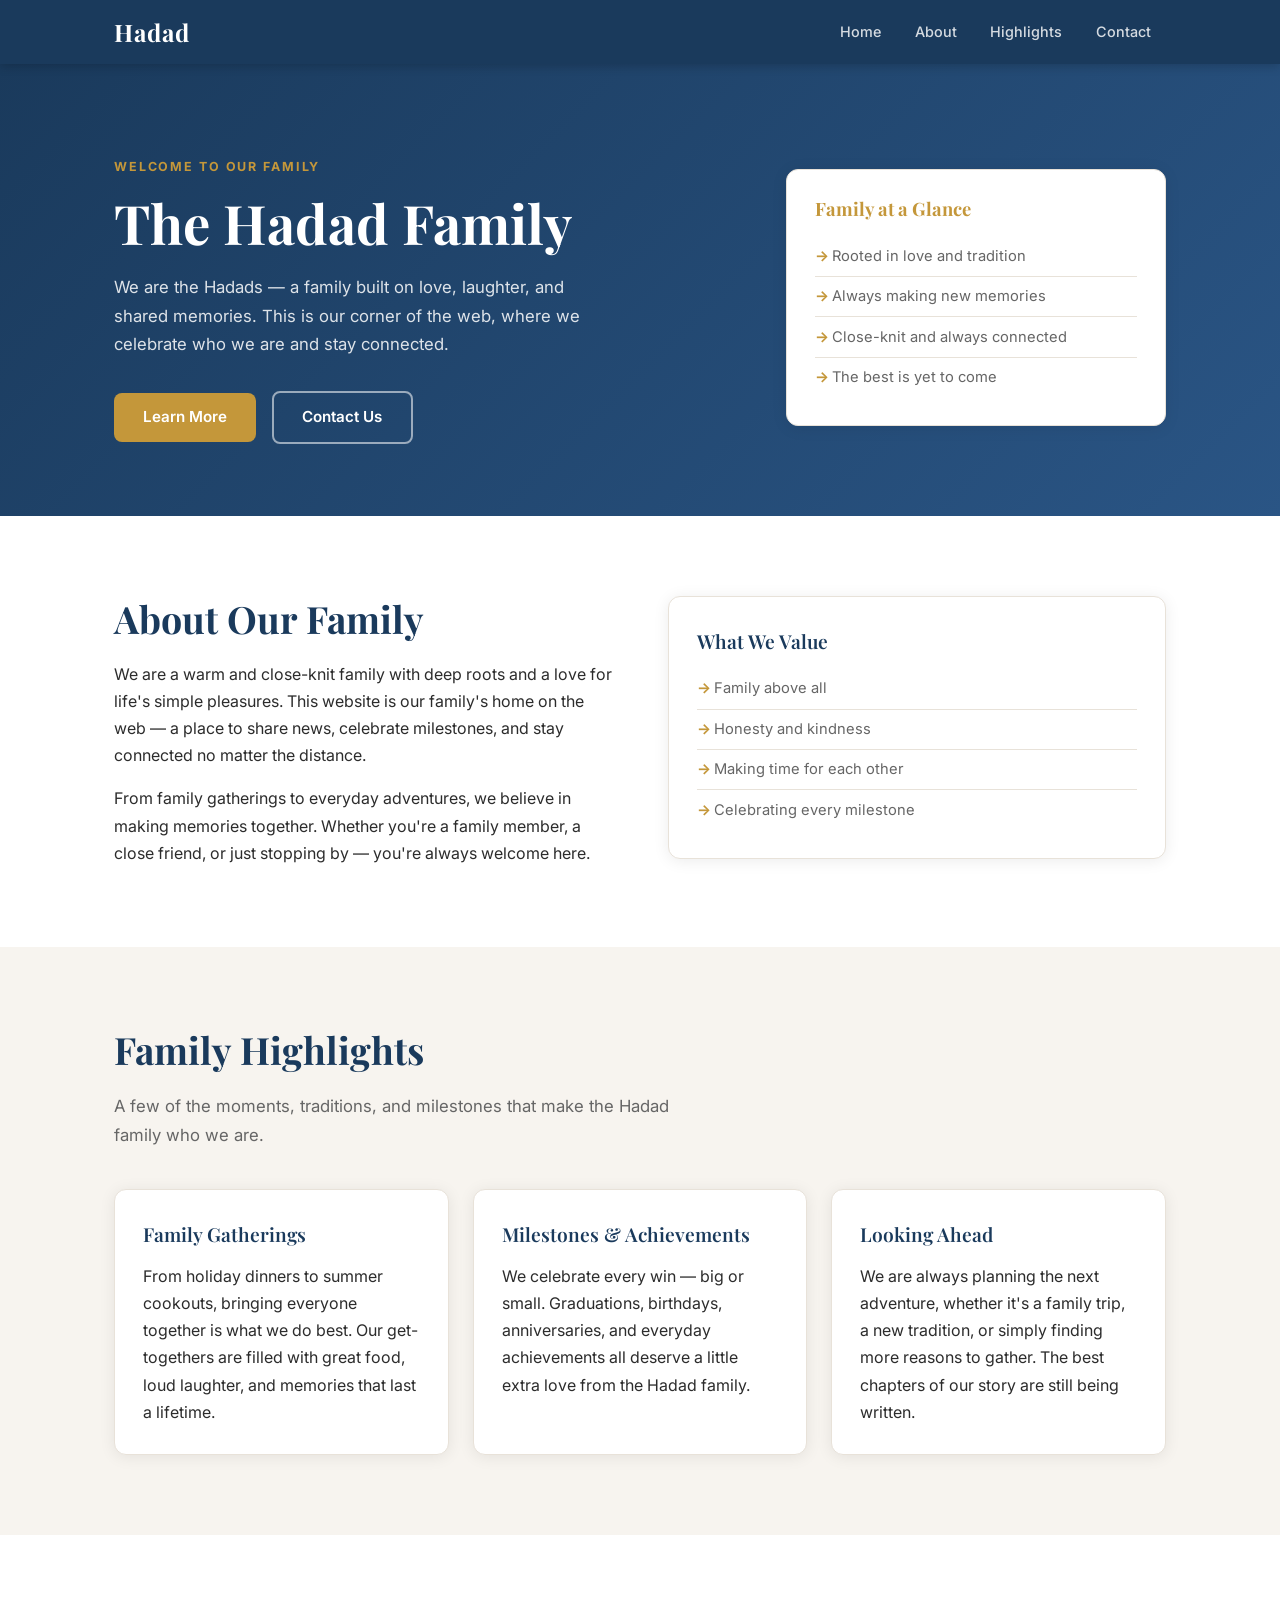
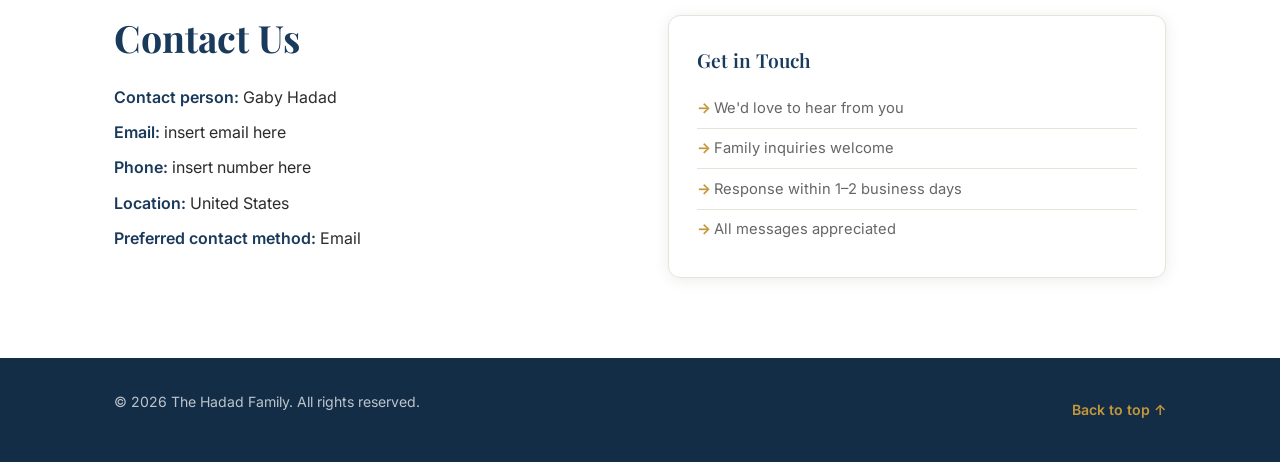
==== index.html @ 945d1d6e "Add complete HTML, CSS, and JavaScript for the Hadad family website" ====
<!doctype html>
<html lang="en">
  <head>
    <meta charset="UTF-8" />
    <meta name="viewport" content="width=device-width, initial-scale=1.0" />
    <title>The Hadad Family | Home</title>
    <meta
      name="description"
      content="Welcome to the official Hadad family website — a warm corner of the web where we share our story, celebrate milestones, and stay connected."
    />

    <meta property="og:title" content="The Hadad Family" />
    <meta
      property="og:description"
      content="The official Hadad family website — celebrating family, milestones, and memories."
    />
    <meta property="og:type" content="website" />

    <link rel="preconnect" href="https://fonts.googleapis.com" />
    <link rel="preconnect" href="https://fonts.gstatic.com" crossorigin />
    <link
      href="https://fonts.googleapis.com/css2?family=Playfair+Display:wght@600;700&family=Inter:wght@400;500;600;700&display=swap"
      rel="stylesheet"
    />

    <link rel="stylesheet" href="styles.css" />
  </head>
  <body>
    <a class="skip-link" href="#main-content">Skip to main content</a>

    <header class="site-header" id="top">
      <div class="container nav-wrap">
        <a class="brand" href="#top" aria-label="Go to homepage">
          Hadad
        </a>

        <button
          class="menu-toggle"
          type="button"
          aria-expanded="false"
          aria-controls="site-nav"
          aria-label="Toggle navigation"
        >
          Menu
        </button>

        <nav id="site-nav" class="site-nav" aria-label="Primary navigation">
          <ul>
            <li><a href="#home">Home</a></li>
            <li><a href="#about">About</a></li>
            <li><a href="#highlights">Highlights</a></li>
            <li><a href="#contact">Contact</a></li>
          </ul>
        </nav>
      </div>
    </header>

    <main id="main-content">
      <section id="home" class="hero reveal">
        <div class="container hero-grid">
          <div>
            <p class="eyebrow">Welcome to Our Family</p>
            <h1>The Hadad Family</h1>
            <p class="hero-text">
              We are the Hadads — a family built on love, laughter, and shared
              memories. This is our corner of the web, where we celebrate who
              we are and stay connected.
            </p>
            <div class="hero-actions">
              <a class="btn" href="#about">Learn More</a>
              <a class="btn btn-secondary" href="#contact">Contact Us</a>
            </div>
          </div>

          <div class="card hero-card" aria-label="Family at a glance">
            <h2>Family at a Glance</h2>
            <ul>
              <li>Rooted in love and tradition</li>
              <li>Always making new memories</li>
              <li>Close-knit and always connected</li>
              <li>The best is yet to come</li>
            </ul>
          </div>
        </div>
      </section>

      <section id="about" class="section reveal">
        <div class="container section-grid">
          <div>
            <h2>About Our Family</h2>
            <p>
              We are a warm and close-knit family with deep roots and a love
              for life's simple pleasures. This website is our family's home
              on the web — a place to share news, celebrate milestones, and
              stay connected no matter the distance.
            </p>
            <p>
              From family gatherings to everyday adventures, we believe in
              making memories together. Whether you're a family member, a
              close friend, or just stopping by — you're always welcome here.
            </p>
          </div>

          <aside class="card" aria-label="Our values">
            <h3>What We Value</h3>
            <ul>
              <li>Family above all</li>
              <li>Honesty and kindness</li>
              <li>Making time for each other</li>
              <li>Celebrating every milestone</li>
            </ul>
          </aside>
        </div>
      </section>

      <section id="highlights" class="section section-alt reveal">
        <div class="container">
          <h2>Family Highlights</h2>
          <p class="section-intro">
            A few of the moments, traditions, and milestones that make the
            Hadad family who we are.
          </p>

          <div class="cards-grid">
            <article class="card">
              <h3>Family Gatherings</h3>
              <p>
                From holiday dinners to summer cookouts, bringing everyone
                together is what we do best. Our get-togethers are filled
                with great food, loud laughter, and memories that last
                a lifetime.
              </p>
            </article>

            <article class="card">
              <h3>Milestones &amp; Achievements</h3>
              <p>
                We celebrate every win — big or small. Graduations,
                birthdays, anniversaries, and everyday achievements all
                deserve a little extra love from the Hadad family.
              </p>
            </article>

            <article class="card">
              <h3>Looking Ahead</h3>
              <p>
                We are always planning the next adventure, whether it's
                a family trip, a new tradition, or simply finding more
                reasons to gather. The best chapters of our story are
                still being written.
              </p>
            </article>
          </div>
        </div>
      </section>

      <section id="contact" class="section reveal">
        <div class="container section-grid">
          <div>
            <h2>Contact Us</h2>
            <p><strong>Contact person:</strong> Gaby Hadad</p>
            <p><strong>Email:</strong> insert email here</p>
            <p><strong>Phone:</strong> insert number here</p>
            <p><strong>Location:</strong> United States</p>
            <p>
              <strong>Preferred contact method:</strong>
              Email
            </p>
          </div>

          <aside class="card" aria-label="Get in touch">
            <h3>Get in Touch</h3>
            <ul>
              <li>We'd love to hear from you</li>
              <li>Family inquiries welcome</li>
              <li>Response within 1–2 business days</li>
              <li>All messages appreciated</li>
            </ul>
          </aside>
        </div>
      </section>
    </main>

    <footer class="site-footer">
      <div class="container footer-wrap">
        <p>
          &copy; <span id="year"></span> The Hadad Family. All rights
          reserved.
        </p>
        <a href="#top" class="back-to-top" aria-label="Back to top">Back to top ↑</a>
      </div>
    </footer>

    <script src="script.js"></script>
  </body>
</html>
---- styles.css ----
/* ================================================
   Hadad Family Website — Styles
   ================================================ */

/* ─── Custom Properties ──────────────────────── */
:root {
  /* Colors */
  --color-primary:    #1a3a5c;
  --color-primary-dk: #132d47;
  --color-accent:     #c4973a;
  --color-accent-lt:  #d4a845;
  --color-text:       #2c2c2c;
  --color-muted:      #666;
  --color-bg:         #ffffff;
  --color-bg-alt:     #f7f4ef;
  --color-border:     #e8e2d9;

  /* Typography */
  --font-heading: 'Playfair Display', Georgia, serif;
  --font-body:    'Inter', system-ui, -apple-system, sans-serif;

  /* Misc */
  --radius:      8px;
  --shadow:      0 2px 16px rgba(0, 0, 0, .08);
  --shadow-lg:   0 6px 28px rgba(0, 0, 0, .14);
  --transition:  .25s ease;
  --container:   1100px;
  --section-gap: 5rem;
}

/* ─── Reset ──────────────────────────────────── */
*, *::before, *::after { box-sizing: border-box; margin: 0; padding: 0; }
html { scroll-behavior: smooth; }
body {
  font-family: var(--font-body);
  color: var(--color-text);
  background: var(--color-bg);
  line-height: 1.7;
  font-size: 1rem;
}
img { display: block; max-width: 100%; }
a   { color: inherit; text-decoration: none; }
ul  { list-style: none; }

/* ─── Focus ──────────────────────────────────── */
:focus-visible {
  outline: 3px solid var(--color-accent);
  outline-offset: 3px;
  border-radius: 4px;
}

/* ─── Skip Link ──────────────────────────────── */
.skip-link {
  position: absolute;
  top: -110%;
  left: 1rem;
  padding: .5rem 1.2rem;
  background: var(--color-primary);
  color: #fff;
  font-weight: 600;
  font-size: .9rem;
  border-radius: var(--radius);
  z-index: 9999;
  transition: top var(--transition);
}
.skip-link:focus { top: 1rem; }

/* ─── Container ──────────────────────────────── */
.container {
  width: 100%;
  max-width: var(--container);
  margin-inline: auto;
  padding-inline: 1.5rem;
}

/* ================================================
   Header / Navigation
   ================================================ */
.site-header {
  position: sticky;
  top: 0;
  z-index: 200;
  background: var(--color-primary);
  box-shadow: 0 2px 10px rgba(0, 0, 0, .2);
}

.nav-wrap {
  display: flex;
  align-items: center;
  justify-content: space-between;
  height: 4rem;
  gap: 1rem;
}

.brand {
  font-family: var(--font-heading);
  font-size: 1.5rem;
  font-weight: 700;
  color: #fff;
  letter-spacing: .04em;
  flex-shrink: 0;
  transition: color var(--transition);
}
.brand:hover { color: var(--color-accent); }

/* Mobile toggle */
.menu-toggle {
  display: none;
  background: transparent;
  border: 2px solid rgba(255, 255, 255, .5);
  color: #fff;
  padding: .35rem .85rem;
  border-radius: var(--radius);
  cursor: pointer;
  font-family: var(--font-body);
  font-size: .82rem;
  font-weight: 700;
  letter-spacing: .07em;
  text-transform: uppercase;
  transition: border-color var(--transition), background var(--transition);
}
.menu-toggle:hover,
.menu-toggle[aria-expanded="true"] {
  border-color: var(--color-accent);
  background: rgba(196, 151, 58, .18);
}

/* Desktop nav */
.site-nav ul {
  display: flex;
  align-items: center;
  gap: .2rem;
}
.site-nav a {
  display: block;
  padding: .4rem .95rem;
  border-radius: var(--radius);
  color: rgba(255, 255, 255, .82);
  font-size: .9rem;
  font-weight: 500;
  transition: color var(--transition), background var(--transition);
}
.site-nav a:hover,
.site-nav a:focus-visible {
  color: #fff;
  background: rgba(255, 255, 255, .1);
}

/* ================================================
   Hero
   ================================================ */
.hero {
  padding-block: 5.5rem 4.5rem;
  background: linear-gradient(135deg, var(--color-primary) 0%, #2a5585 100%);
  color: #fff;
}

.hero-grid {
  display: grid;
  grid-template-columns: 1fr minmax(260px, 380px);
  gap: 3rem;
  align-items: center;
}

.eyebrow {
  display: inline-block;
  font-size: .78rem;
  font-weight: 700;
  text-transform: uppercase;
  letter-spacing: .15em;
  color: var(--color-accent);
  margin-bottom: 1rem;
}

.hero h1 {
  font-family: var(--font-heading);
  font-size: clamp(2.2rem, 5vw, 3.4rem);
  font-weight: 700;
  line-height: 1.1;
  margin-bottom: 1.25rem;
}

.hero-text {
  font-size: 1.05rem;
  color: rgba(255, 255, 255, .85);
  max-width: 46ch;
  margin-bottom: 2rem;
}

/* Buttons */
.hero-actions {
  display: flex;
  flex-wrap: wrap;
  gap: 1rem;
  align-items: center;
}

.btn {
  display: inline-block;
  padding: .72rem 1.8rem;
  border-radius: var(--radius);
  font-family: var(--font-body);
  font-size: .95rem;
  font-weight: 600;
  cursor: pointer;
  background: var(--color-accent);
  color: #fff;
  transition: background var(--transition), transform var(--transition),
              box-shadow var(--transition);
}
.btn:hover {
  background: var(--color-accent-lt);
  transform: translateY(-2px);
  box-shadow: 0 5px 14px rgba(196, 151, 58, .45);
}

.btn-secondary {
  background: transparent;
  border: 2px solid rgba(255, 255, 255, .55);
}
.btn-secondary:hover {
  background: rgba(255, 255, 255, .1);
  border-color: rgba(255, 255, 255, .9);
  box-shadow: none;
}

/* Hero card (glass effect) */
.hero-card {
  background: rgba(255, 255, 255, .1);
  border: 1px solid rgba(255, 255, 255, .22);
  backdrop-filter: blur(10px);
  color: #fff;
}
.hero-card:hover { transform: none; }
.hero-card h2 {
  font-family: var(--font-heading);
  font-size: 1.15rem;
  color: var(--color-accent);
  margin-bottom: 1rem;
}
.hero-card li {
  color: rgba(255, 255, 255, .82);
  border-color: rgba(255, 255, 255, .15);
}
.hero-card li::before { color: var(--color-accent); }

/* ================================================
   Sections
   ================================================ */
.section { padding-block: var(--section-gap); }
.section-alt { background: var(--color-bg-alt); }

.section-grid {
  display: grid;
  grid-template-columns: 1fr 1fr;
  gap: 3.5rem;
  align-items: start;
}

/* Headings */
h2 {
  font-family: var(--font-heading);
  font-size: clamp(1.7rem, 3.5vw, 2.35rem);
  font-weight: 700;
  color: var(--color-primary);
  line-height: 1.2;
  margin-bottom: 1.25rem;
}
h3 {
  font-family: var(--font-heading);
  font-size: 1.2rem;
  font-weight: 600;
  color: var(--color-primary);
  margin-bottom: .75rem;
}

p { margin-bottom: 1rem; }
p:last-child { margin-bottom: 0; }
strong { color: var(--color-primary); font-weight: 600; }

.section-intro {
  color: var(--color-muted);
  font-size: 1.05rem;
  max-width: 55ch;
  margin-bottom: 2.5rem;
}

/* ================================================
   Cards
   ================================================ */
.card {
  background: var(--color-bg);
  border: 1px solid var(--color-border);
  border-radius: calc(var(--radius) + 4px);
  padding: 1.75rem;
  box-shadow: var(--shadow);
  transition: transform var(--transition), box-shadow var(--transition);
}
.card:hover {
  transform: translateY(-4px);
  box-shadow: var(--shadow-lg);
}

.card li {
  padding: .45rem 0;
  border-bottom: 1px solid var(--color-border);
  font-size: .92rem;
  color: var(--color-muted);
}
.card li:last-child { border-bottom: none; }
.card li::before {
  content: "→ ";
  color: var(--color-accent);
  font-weight: 700;
}

.cards-grid {
  display: grid;
  grid-template-columns: repeat(auto-fit, minmax(260px, 1fr));
  gap: 1.5rem;
}

/* ================================================
   Contact
   ================================================ */
#contact p { line-height: 2.2; margin-bottom: 0; }

/* ================================================
   Footer
   ================================================ */
.site-footer {
  background: var(--color-primary-dk);
  color: rgba(255, 255, 255, .72);
  padding-block: 2rem;
  font-size: .88rem;
}

.footer-wrap {
  display: flex;
  align-items: center;
  justify-content: space-between;
  flex-wrap: wrap;
  gap: 1rem;
}

.back-to-top {
  color: var(--color-accent);
  font-weight: 600;
  display: inline-block;
  transition: color var(--transition), transform var(--transition);
}
.back-to-top:hover { color: #fff; transform: translateY(-2px); }

/* ================================================
   Reveal animation
   ================================================ */
.reveal {
  opacity: 0;
  transform: translateY(28px);
  transition: opacity .65s ease, transform .65s ease;
}
.reveal.visible { opacity: 1; transform: none; }

/* ================================================
   Responsive
   ================================================ */
@media (max-width: 800px) {
  :root { --section-gap: 3.5rem; }

  /* Mobile nav */
  .menu-toggle { display: block; }

  .site-nav {
    display: none;
    position: absolute;
    top: 4rem;
    left: 0;
    right: 0;
    background: var(--color-primary-dk);
    border-top: 1px solid rgba(255, 255, 255, .1);
    padding: .75rem 1rem 1.25rem;
    box-shadow: 0 8px 20px rgba(0, 0, 0, .25);
  }
  .site-nav.open { display: block; }

  .site-nav ul { flex-direction: column; gap: .1rem; }
  .site-nav a  { padding: .65rem .9rem; font-size: .95rem; }

  /* Hero */
  .hero { padding-block: 3.5rem 2.5rem; }
  .hero-grid { grid-template-columns: 1fr; }
  .hero-card { display: none; }

  /* Sections */
  .section-grid { grid-template-columns: 1fr; gap: 2rem; }
}

@media (max-width: 480px) {
  .hero-actions { flex-direction: column; align-items: flex-start; }
  .btn          { width: 100%; text-align: center; }
  .footer-wrap  { flex-direction: column; text-align: center; }
}
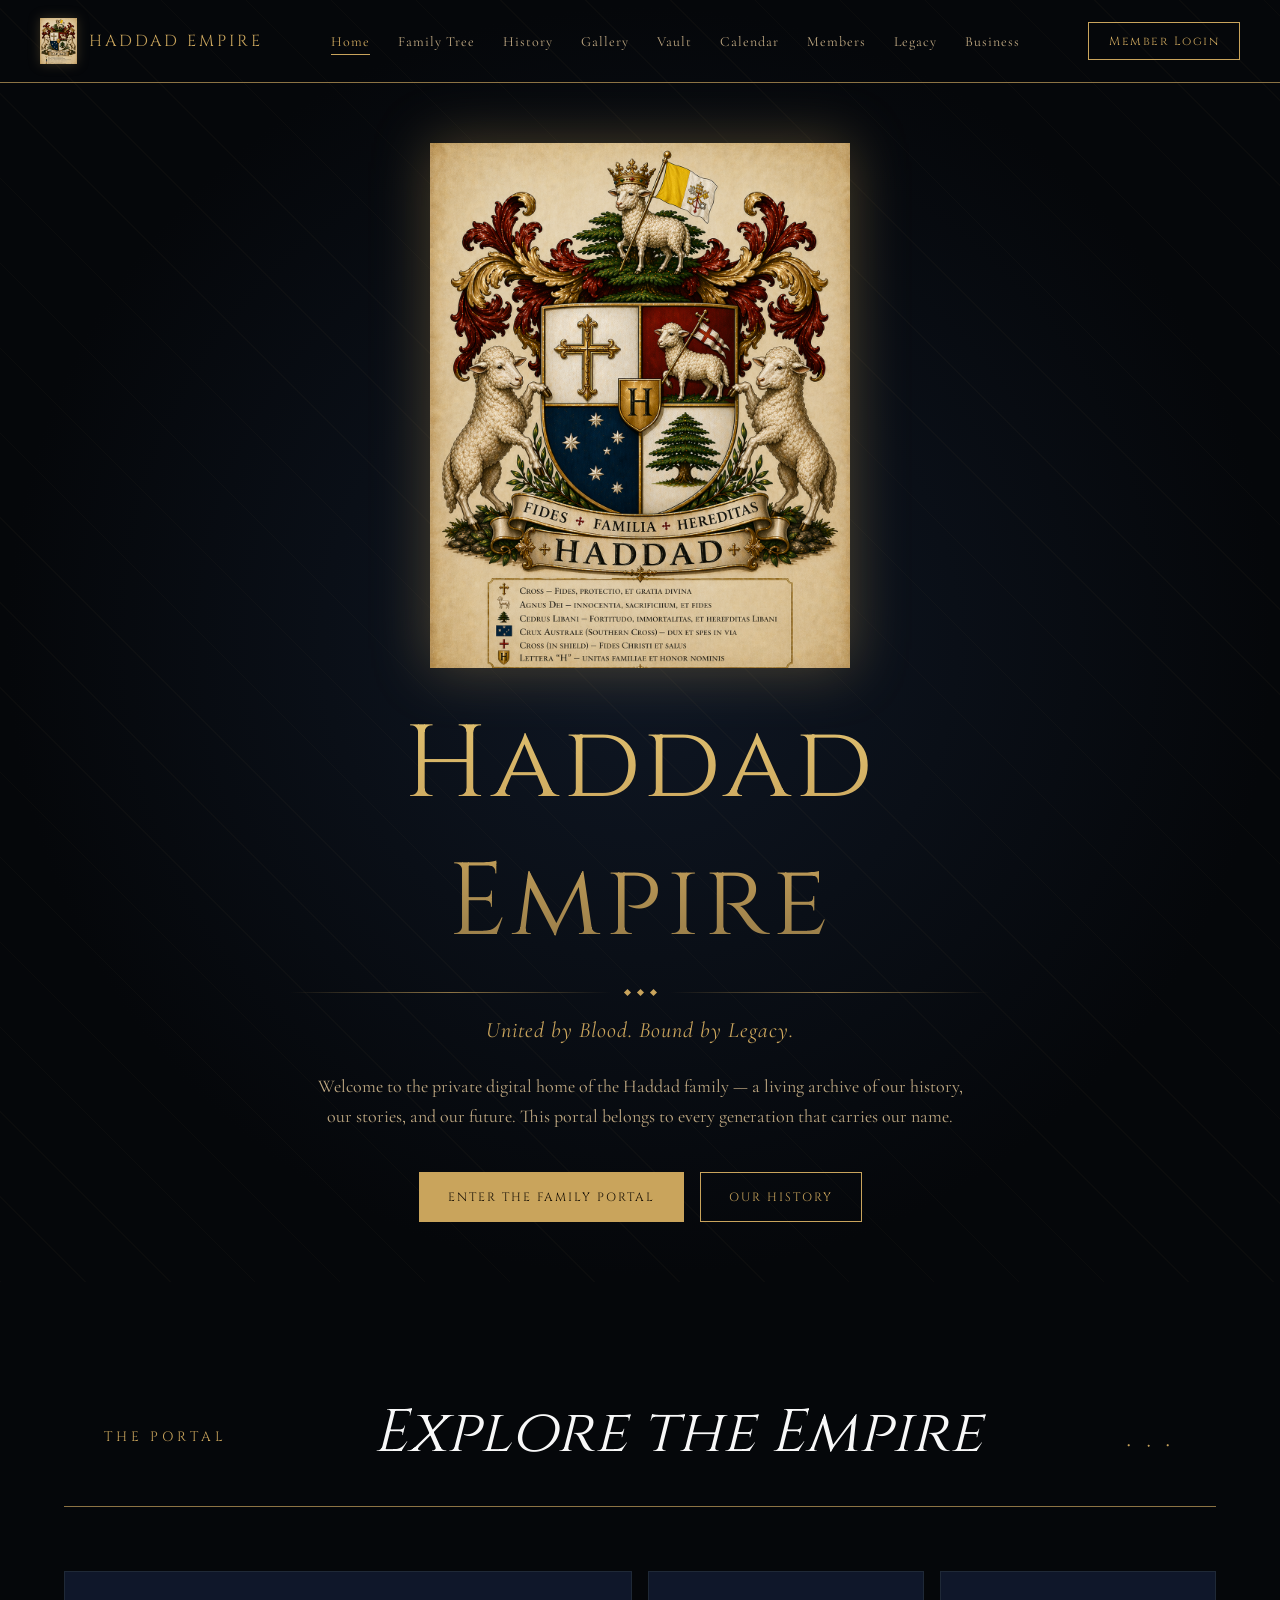
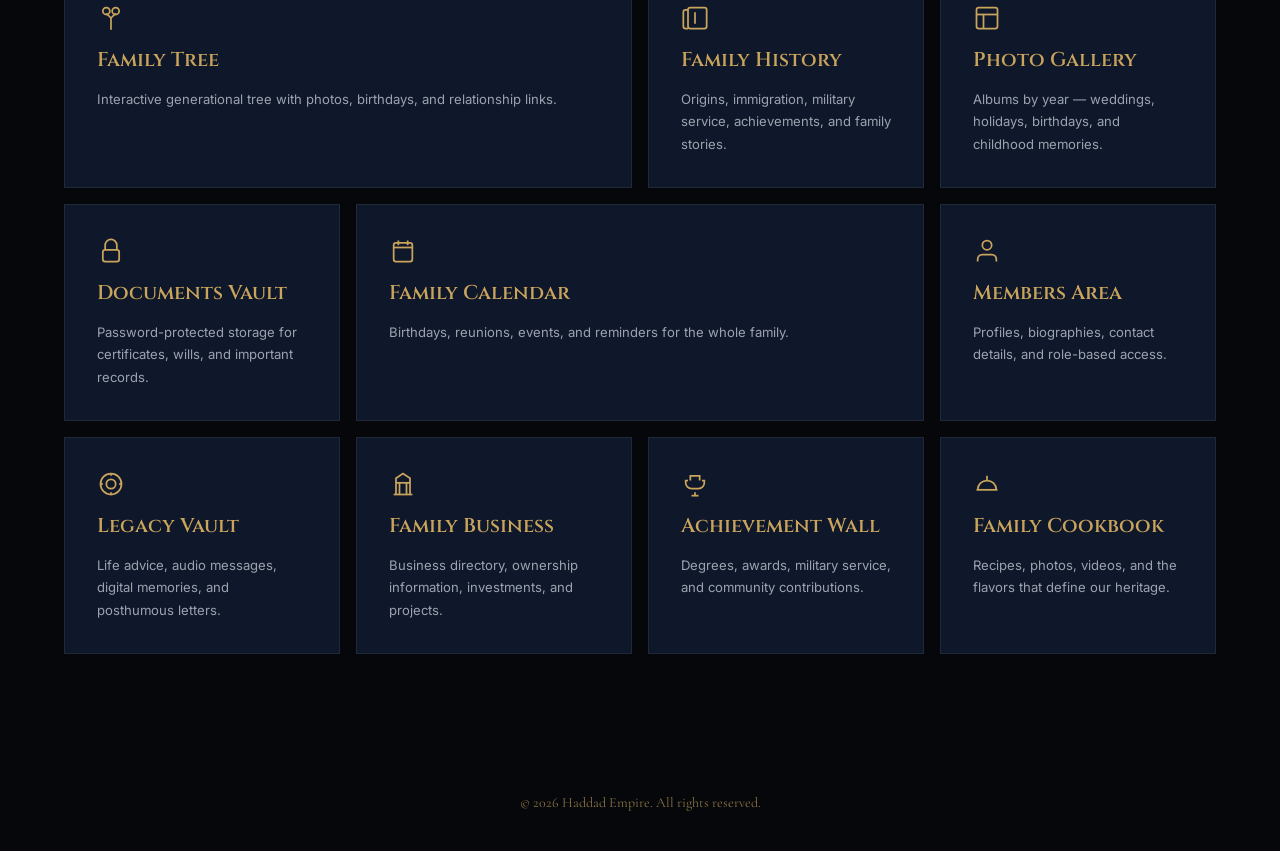
==== commit d0917837: "feat: use Haddad family crest as hero and logo - Replace header emblem and hero crest with assets/Ha" ====
--- a/index.html
+++ b/index.html
@@ -1,196 +1,245 @@
-<!doctype html>
+<!DOCTYPE html>
 <html lang="en">
-  <head>
-    <meta charset="UTF-8" />
-    <meta name="viewport" content="width=device-width, initial-scale=1.0" />
-    <title>The Hadad Family | Home</title>
-    <meta
-      name="description"
-      content="Welcome to the official Hadad family website — a warm corner of the web where we share our story, celebrate milestones, and stay connected."
-    />
-
-    <meta property="og:title" content="The Hadad Family" />
-    <meta
-      property="og:description"
-      content="The official Hadad family website — celebrating family, milestones, and memories."
-    />
-    <meta property="og:type" content="website" />
-
-    <link rel="preconnect" href="https://fonts.googleapis.com" />
-    <link rel="preconnect" href="https://fonts.gstatic.com" crossorigin />
-    <link
-      href="https://fonts.googleapis.com/css2?family=Playfair+Display:wght@600;700&family=Inter:wght@400;500;600;700&display=swap"
-      rel="stylesheet"
-    />
-
-    <link rel="stylesheet" href="styles.css" />
-  </head>
-  <body>
-    <a class="skip-link" href="#main-content">Skip to main content</a>
-
-    <header class="site-header" id="top">
-      <div class="container nav-wrap">
-        <a class="brand" href="#top" aria-label="Go to homepage">
-          Hadad
-        </a>
-
-        <button
-          class="menu-toggle"
-          type="button"
-          aria-expanded="false"
-          aria-controls="site-nav"
-          aria-label="Toggle navigation"
-        >
-          Menu
-        </button>
-
-        <nav id="site-nav" class="site-nav" aria-label="Primary navigation">
-          <ul>
-            <li><a href="#home">Home</a></li>
-            <li><a href="#about">About</a></li>
-            <li><a href="#highlights">Highlights</a></li>
-            <li><a href="#contact">Contact</a></li>
-          </ul>
-        </nav>
+<head>
+  <meta charset="UTF-8" />
+  <meta name="viewport" content="width=device-width, initial-scale=1.0" />
+  <title>Haddad Empire — United by Blood. Bound by Legacy.</title>
+  <link rel="preconnect" href="https://fonts.googleapis.com" />
+  <link rel="preconnect" href="https://fonts.gstatic.com" crossorigin />
+  <link href="https://fonts.googleapis.com/css2?family=Cinzel:wght@400;600;700&family=Cormorant+Garamond:ital,wght@0,300;0,400;0,600;1,400&family=Inter:wght@300;400&display=swap" rel="stylesheet" />
+  <style>
+    :root {
+      --bg-dark: #05070a;
+      --bg-mid: #0f1724;
+      --gold: #c9a45c;
+      --gold-light: #e3c472;
+      --gold-dark: #8c7344;
+      --text-muted: #bfa882;
+      --text-on-gold: #1a1206;
+      --card-bg: #0f172a;
+      --card-border: #1f2937;
+    }
+    * { margin: 0; padding: 0; box-sizing: border-box; }
+    body {
+      font-family: 'Cormorant Garamond', Georgia, serif;
+      background: var(--bg-dark);
+      color: var(--text-muted);
+      min-height: 100vh;
+      overflow-x: hidden;
+    }
+    .hero {
+      position: relative;
+      min-height: 100vh;
+      display: flex;
+      flex-direction: column;
+      background:
+        repeating-linear-gradient(
+          45deg,
+          rgba(201, 164, 92, 0.03) 0px,
+          rgba(201, 164, 92, 0.03) 1px,
+          transparent 1px,
+          transparent 60px
+        ),
+        radial-gradient(ellipse at center, var(--bg-mid) 0%, var(--bg-dark) 70%);
+    }
+    header {
+      width: 100%;
+      padding: 18px 40px;
+      display: flex;
+      align-items: center;
+      justify-content: space-between;
+      border-bottom: 1px solid var(--gold-dark);
+      position: relative;
+      z-index: 10;
+    }
+    .brand { display: flex; align-items: center; gap: 12px; text-decoration: none; }
+    .brand img { height: 46px; width: auto; filter: drop-shadow(0 0 6px rgba(201, 164, 92, 0.25)); }
+    .brand span {
+      font-family: 'Cinzel', serif; font-size: 16px; letter-spacing: 3px;
+      color: var(--gold); text-transform: uppercase;
+    }
+    nav ul { list-style: none; display: flex; gap: 28px; flex-wrap: wrap; }
+    nav a {
+      font-family: 'Cormorant Garamond', serif; font-size: 14px;
+      color: var(--text-muted); text-decoration: none; letter-spacing: 1px;
+      padding-bottom: 4px; border-bottom: 1px solid transparent;
+      transition: color 0.3s ease, border-color 0.3s ease;
+    }
+    nav a:hover, nav a.active { color: var(--gold); border-bottom: 1px solid var(--gold); }
+    .login-btn {
+      font-family: 'Cinzel', serif; font-size: 12px; letter-spacing: 1.5px;
+      color: var(--gold); text-decoration: none; padding: 10px 20px;
+      border: 1px solid var(--gold); transition: background 0.3s ease, color 0.3s ease;
+    }
+    .login-btn:hover { background: var(--gold); color: var(--text-on-gold); }
+    .hero-content {
+      flex: 1; display: flex; flex-direction: column; align-items: center;
+      justify-content: center; text-align: center; padding: 60px 20px;
+      max-width: 900px; margin: 0 auto;
+    }
+    .crest { width: min(420px, 65vw); height: auto; margin-bottom: 28px; filter: drop-shadow(0 0 28px rgba(201, 164, 92, 0.35)); }
+    h1 {
+      font-family: 'Cinzel', serif; font-size: clamp(48px, 8vw, 110px);
+      font-weight: 400; letter-spacing: 4px;
+      background: linear-gradient(180deg, var(--gold-light) 0%, var(--gold) 50%, var(--gold-dark) 100%);
+      -webkit-background-clip: text; -webkit-text-fill-color: transparent; background-clip: text;
+      margin-bottom: 18px;
+    }
+    .divider { display: flex; align-items: center; gap: 14px; margin-bottom: 22px; width: 100%; max-width: 700px; }
+    .divider-line { flex: 1; height: 1px; background: linear-gradient(90deg, transparent, var(--gold-dark), transparent); }
+    .divider-dots { display: flex; gap: 8px; }
+    .divider-dots span { width: 5px; height: 5px; background: var(--gold); transform: rotate(45deg); }
+    .tagline { font-family: 'Cormorant Garamond', serif; font-size: 22px; font-style: italic; color: var(--gold); letter-spacing: 1px; margin-bottom: 28px; }
+    .description { font-size: 18px; line-height: 1.7; max-width: 650px; color: var(--text-muted); margin-bottom: 40px; }
+    .cta-group { display: flex; gap: 16px; flex-wrap: wrap; justify-content: center; }
+    .btn {
+      font-family: 'Cinzel', serif; font-size: 12px; letter-spacing: 2px;
+      text-transform: uppercase; padding: 16px 28px; text-decoration: none; transition: all 0.3s ease;
+    }
+    .btn-primary { background: var(--gold); color: var(--text-on-gold); border: 1px solid var(--gold); }
+    .btn-primary:hover { background: var(--gold-light); border-color: var(--gold-light); }
+    .btn-secondary { background: transparent; color: var(--gold); border: 1px solid var(--gold); }
+    .btn-secondary:hover { background: rgba(201, 164, 92, 0.1); }
+
+    .portal-section { max-width: 1200px; margin: 0 auto; padding: 100px 24px; }
+    .portal-header { text-align: center; margin-bottom: 64px; }
+    .portal-eyebrow {
+      font-family: 'Cinzel', serif; color: var(--gold); font-size: 0.85rem;
+      letter-spacing: 0.3em; text-transform: uppercase; margin-bottom: 14px;
+    }
+    .portal-title { font-family: 'Cinzel', serif; font-size: 3.75rem; font-weight: 400; font-style: italic; color: #f8f8f8; line-height: 1.1; margin-bottom: 22px; }
+    .portal-divider { color: var(--gold); font-size: 0.7rem; letter-spacing: 0.6em; }
+    .feature-grid { display: grid; grid-template-columns: repeat(4, 1fr); gap: 16px; }
+    .feature-card {
+      background-color: var(--card-bg); border: 1px solid var(--card-border);
+      padding: 32px; display: flex; flex-direction: column; gap: 16px;
+      transition: border-color 0.3s ease, transform 0.3s ease;
+    }
+    .feature-card:hover { border-color: rgba(201, 164, 92, 0.35); transform: translateY(-3px); }
+    .feature-card.wide { grid-column: span 2; }
+    .card-icon { width: 28px; height: 28px; color: var(--gold); flex-shrink: 0; }
+    .card-title { font-family: 'Cinzel', serif; font-size: 1.25rem; font-weight: 600; color: var(--gold); line-height: 1.2; }
+    .card-text { font-family: 'Inter', sans-serif; font-size: 0.82rem; color: #9ca3af; line-height: 1.7; }
+
+    @media (max-width: 900px) {
+      header { flex-direction: column; gap: 16px; padding: 16px 20px; }
+      .feature-grid { grid-template-columns: repeat(2, 1fr); }
+      .feature-card.wide { grid-column: span 2; }
+      .portal-title { font-size: 2.75rem; }
+    }
+    @media (max-width: 600px) {
+      .feature-grid { grid-template-columns: 1fr; }
+      .feature-card.wide { grid-column: span 1; }
+      .portal-section { padding: 64px 20px; }
+      .portal-title { font-size: 2.25rem; }
+    }
+  </style>
+</head>
+<body>
+  <section class="hero">
+    <header>
+      <a href="#" class="brand">
+        <img src="assets/Haddad-crest.png" alt="Haddad Empire Emblem" />
+        <span>Haddad Empire</span>
+      </a>
+      <nav>
+        <ul>
+          <li><a href="#" class="active">Home</a></li>
+          <li><a href="#family-tree">Family Tree</a></li>
+          <li><a href="#history">History</a></li>
+          <li><a href="#gallery">Gallery</a></li>
+          <li><a href="#vault">Vault</a></li>
+          <li><a href="#calendar">Calendar</a></li>
+          <li><a href="#members">Members</a></li>
+          <li><a href="#legacy">Legacy</a></li>
+          <li><a href="#business">Business</a></li>
+        </ul>
+      </nav>
+      <a href="#login" class="login-btn">Member Login</a>
+    </header>
+    <main class="hero-content">
+      <img class="crest" src="assets/Haddad-crest.png" alt="Haddad Empire Crest" />
+      <h1>Haddad Empire</h1>
+      <div class="divider">
+        <div class="divider-line"></div>
+        <div class="divider-dots"><span></span><span></span><span></span></div>
+        <div class="divider-line"></div>
       </div>
+      <p class="tagline">United by Blood. Bound by Legacy.</p>
+      <p class="description">
+        Welcome to the private digital home of the Haddad family — a living archive
+        of our history, our stories, and our future. This portal belongs to every
+        generation that carries our name.
+      </p>
+      <div class="cta-group">
+        <a href="#portal" class="btn btn-primary">Enter the Family Portal</a>
+        <a href="#history" class="btn btn-secondary">Our History</a>
+      </div>
+    </main>
+  </section>
+
+  <section class="portal-section" id="portal">
+    <header class="portal-header">
+      <p class="portal-eyebrow">The Portal</p>
+      <h2 class="portal-title">Explore the Empire</h2>
+      <div class="portal-divider" aria-hidden="true">• ◆ •</div>
     </header>
-
-    <main id="main-content">
-      <section id="home" class="hero reveal">
-        <div class="container hero-grid">
-          <div>
-            <p class="eyebrow">Welcome to Our Family</p>
-            <h1>The Hadad Family</h1>
-            <p class="hero-text">
-              We are the Hadads — a family built on love, laughter, and shared
-              memories. This is our corner of the web, where we celebrate who
-              we are and stay connected.
-            </p>
-            <div class="hero-actions">
-              <a class="btn" href="#about">Learn More</a>
-              <a class="btn btn-secondary" href="#contact">Contact Us</a>
-            </div>
-          </div>
-
-          <div class="card hero-card" aria-label="Family at a glance">
-            <h2>Family at a Glance</h2>
-            <ul>
-              <li>Rooted in love and tradition</li>
-              <li>Always making new memories</li>
-              <li>Close-knit and always connected</li>
-              <li>The best is yet to come</li>
-            </ul>
-          </div>
-        </div>
-      </section>
-
-      <section id="about" class="section reveal">
-        <div class="container section-grid">
-          <div>
-            <h2>About Our Family</h2>
-            <p>
-              We are a warm and close-knit family with deep roots and a love
-              for life's simple pleasures. This website is our family's home
-              on the web — a place to share news, celebrate milestones, and
-              stay connected no matter the distance.
-            </p>
-            <p>
-              From family gatherings to everyday adventures, we believe in
-              making memories together. Whether you're a family member, a
-              close friend, or just stopping by — you're always welcome here.
-            </p>
-          </div>
-
-          <aside class="card" aria-label="Our values">
-            <h3>What We Value</h3>
-            <ul>
-              <li>Family above all</li>
-              <li>Honesty and kindness</li>
-              <li>Making time for each other</li>
-              <li>Celebrating every milestone</li>
-            </ul>
-          </aside>
-        </div>
-      </section>
-
-      <section id="highlights" class="section section-alt reveal">
-        <div class="container">
-          <h2>Family Highlights</h2>
-          <p class="section-intro">
-            A few of the moments, traditions, and milestones that make the
-            Hadad family who we are.
-          </p>
-
-          <div class="cards-grid">
-            <article class="card">
-              <h3>Family Gatherings</h3>
-              <p>
-                From holiday dinners to summer cookouts, bringing everyone
-                together is what we do best. Our get-togethers are filled
-                with great food, loud laughter, and memories that last
-                a lifetime.
-              </p>
-            </article>
-
-            <article class="card">
-              <h3>Milestones &amp; Achievements</h3>
-              <p>
-                We celebrate every win — big or small. Graduations,
-                birthdays, anniversaries, and everyday achievements all
-                deserve a little extra love from the Hadad family.
-              </p>
-            </article>
-
-            <article class="card">
-              <h3>Looking Ahead</h3>
-              <p>
-                We are always planning the next adventure, whether it's
-                a family trip, a new tradition, or simply finding more
-                reasons to gather. The best chapters of our story are
-                still being written.
-              </p>
-            </article>
-          </div>
-        </div>
-      </section>
-
-      <section id="contact" class="section reveal">
-        <div class="container section-grid">
-          <div>
-            <h2>Contact Us</h2>
-            <p><strong>Contact person:</strong> Gaby Hadad</p>
-            <p><strong>Email:</strong> insert email here</p>
-            <p><strong>Phone:</strong> insert number here</p>
-            <p><strong>Location:</strong> United States</p>
-            <p>
-              <strong>Preferred contact method:</strong>
-              Email
-            </p>
-          </div>
-
-          <aside class="card" aria-label="Get in touch">
-            <h3>Get in Touch</h3>
-            <ul>
-              <li>We'd love to hear from you</li>
-              <li>Family inquiries welcome</li>
-              <li>Response within 1–2 business days</li>
-              <li>All messages appreciated</li>
-            </ul>
-          </aside>
-        </div>
-      </section>
-    </main>
-
-    <footer class="site-footer">
-      <div class="container footer-wrap">
-        <p>
-          &copy; <span id="year"></span> The Hadad Family. All rights
-          reserved.
-        </p>
-        <a href="#top" class="back-to-top" aria-label="Back to top">Back to top ↑</a>
-      </div>
-    </footer>
-
-    <script src="script.js"></script>
-  </body>
+    <div class="feature-grid">
+      <article class="feature-card wide">
+        <svg class="card-icon" viewBox="0 0 24 24" fill="none" stroke="currentColor" stroke-width="1.5"><path d="M12 22V12"/><path d="M12 12 8 8"/><path d="M12 12 16 8"/><circle cx="8" cy="6" r="3"/><circle cx="16" cy="6" r="3"/></svg>
+        <h3 class="card-title">Family Tree</h3>
+        <p class="card-text">Interactive generational tree with photos, birthdays, and relationship links.</p>
+      </article>
+      <article class="feature-card">
+        <svg class="card-icon" viewBox="0 0 24 24" fill="none" stroke="currentColor" stroke-width="1.5"><path d="M8 21h12a2 2 0 0 0 2-2V5a2 2 0 0 0-2-2H8a2 2 0 0 0-2 2v14a2 2 0 0 0 2 2z"/><path d="M6 5H4a2 2 0 0 0-2 2v12a2 2 0 0 0 2 2h2"/><path d="M12 7v10"/></svg>
+        <h3 class="card-title">Family History</h3>
+        <p class="card-text">Origins, immigration, military service, achievements, and family stories.</p>
+      </article>
+      <article class="feature-card">
+        <svg class="card-icon" viewBox="0 0 24 24" fill="none" stroke="currentColor" stroke-width="1.5"><rect x="3" y="3" width="18" height="18" rx="2"/><path d="M3 9h18"/><path d="M9 21V9"/></svg>
+        <h3 class="card-title">Photo Gallery</h3>
+        <p class="card-text">Albums by year — weddings, holidays, birthdays, and childhood memories.</p>
+      </article>
+      <article class="feature-card">
+        <svg class="card-icon" viewBox="0 0 24 24" fill="none" stroke="currentColor" stroke-width="1.5"><rect x="5" y="11" width="14" height="10" rx="2"/><path d="M7 11V7a5 5 0 0 1 10 0v4"/></svg>
+        <h3 class="card-title">Documents Vault</h3>
+        <p class="card-text">Password-protected storage for certificates, wills, and important records.</p>
+      </article>
+      <article class="feature-card wide">
+        <svg class="card-icon" viewBox="0 0 24 24" fill="none" stroke="currentColor" stroke-width="1.5"><rect x="4" y="5" width="16" height="16" rx="2"/><path d="M16 3v4"/><path d="M8 3v4"/><path d="M4 9h16"/></svg>
+        <h3 class="card-title">Family Calendar</h3>
+        <p class="card-text">Birthdays, reunions, events, and reminders for the whole family.</p>
+      </article>
+      <article class="feature-card">
+        <svg class="card-icon" viewBox="0 0 24 24" fill="none" stroke="currentColor" stroke-width="1.5"><path d="M20 21v-2a4 4 0 0 0-4-4H8a4 4 0 0 0-4 4v2"/><circle cx="12" cy="7" r="4"/></svg>
+        <h3 class="card-title">Members Area</h3>
+        <p class="card-text">Profiles, biographies, contact details, and role-based access.</p>
+      </article>
+      <article class="feature-card">
+        <svg class="card-icon" viewBox="0 0 24 24" fill="none" stroke="currentColor" stroke-width="1.5"><circle cx="12" cy="12" r="9"/><circle cx="12" cy="12" r="4"/><path d="M12 3v2"/><path d="M12 19v2"/><path d="M3 12h2"/><path d="M19 12h2"/></svg>
+        <h3 class="card-title">Legacy Vault</h3>
+        <p class="card-text">Life advice, audio messages, digital memories, and posthumous letters.</p>
+      </article>
+      <article class="feature-card">
+        <svg class="card-icon" viewBox="0 0 24 24" fill="none" stroke="currentColor" stroke-width="1.5"><path d="M4 21h16"/><path d="M6 21V7l6-4 6 4v14"/><path d="M9 21V11"/><path d="M15 21V11"/><path d="M6 11h12"/></svg>
+        <h3 class="card-title">Family Business</h3>
+        <p class="card-text">Business directory, ownership information, investments, and projects.</p>
+      </article>
+      <article class="feature-card">
+        <svg class="card-icon" viewBox="0 0 24 24" fill="none" stroke="currentColor" stroke-width="1.5"><path d="M6 9H4v2a5 5 0 0 0 5 5h6a5 5 0 0 0 5-5V9h-2"/><path d="M8 9V5h8v4"/><path d="M12 19v3"/><path d="M9 22h6"/></svg>
+        <h3 class="card-title">Achievement Wall</h3>
+        <p class="card-text">Degrees, awards, military service, and community contributions.</p>
+      </article>
+      <article class="feature-card">
+        <svg class="card-icon" viewBox="0 0 24 24" fill="none" stroke="currentColor" stroke-width="1.5"><path d="M3 17h18"/><path d="M4 17a8 8 0 0 1 16 0"/><path d="M12 9V5"/></svg>
+        <h3 class="card-title">Family Cookbook</h3>
+        <p class="card-text">Recipes, photos, videos, and the flavors that define our heritage.</p>
+      </article>
+    </div>
+  </section>
+
+  <footer style="text-align:center; padding: 40px 20px; color: var(--gold-dark); font-size: 14px;">
+    &copy; 2026 Haddad Empire. All rights reserved.
+  </footer>
+</body>
 </html>
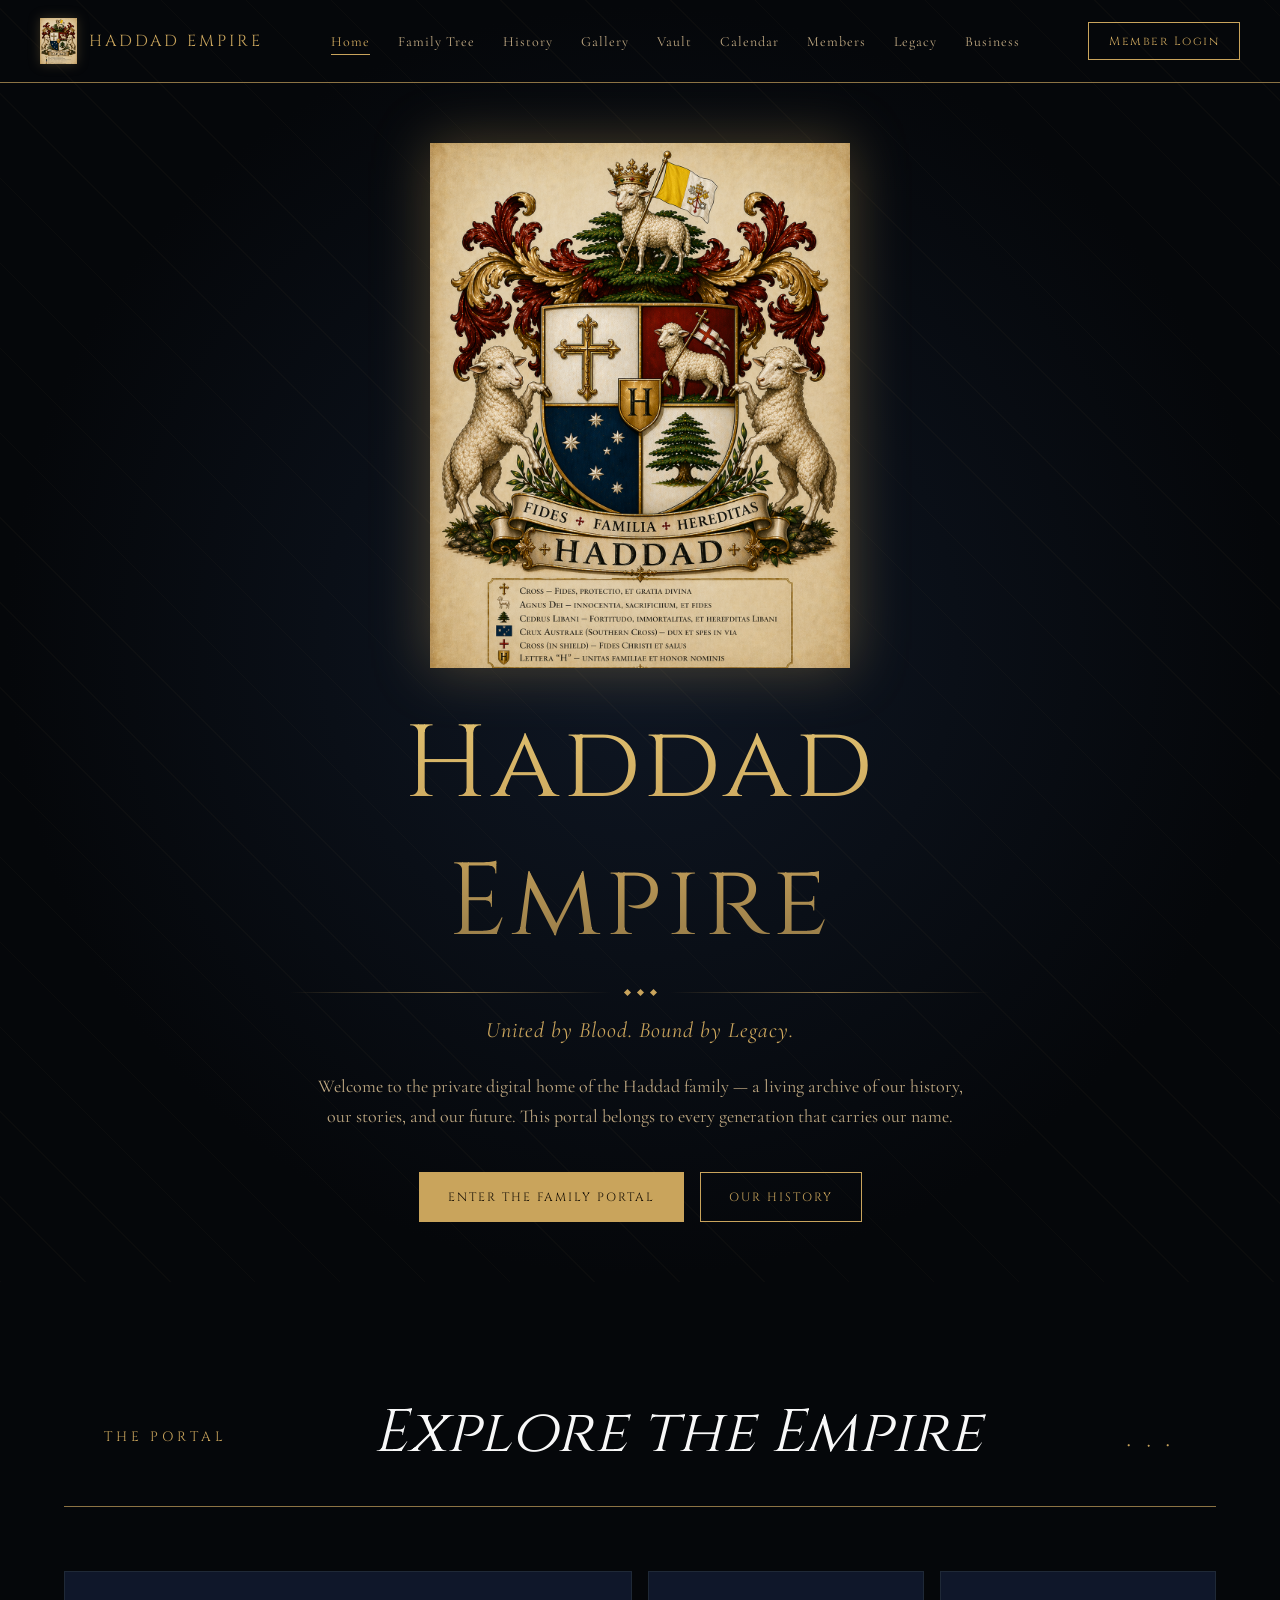
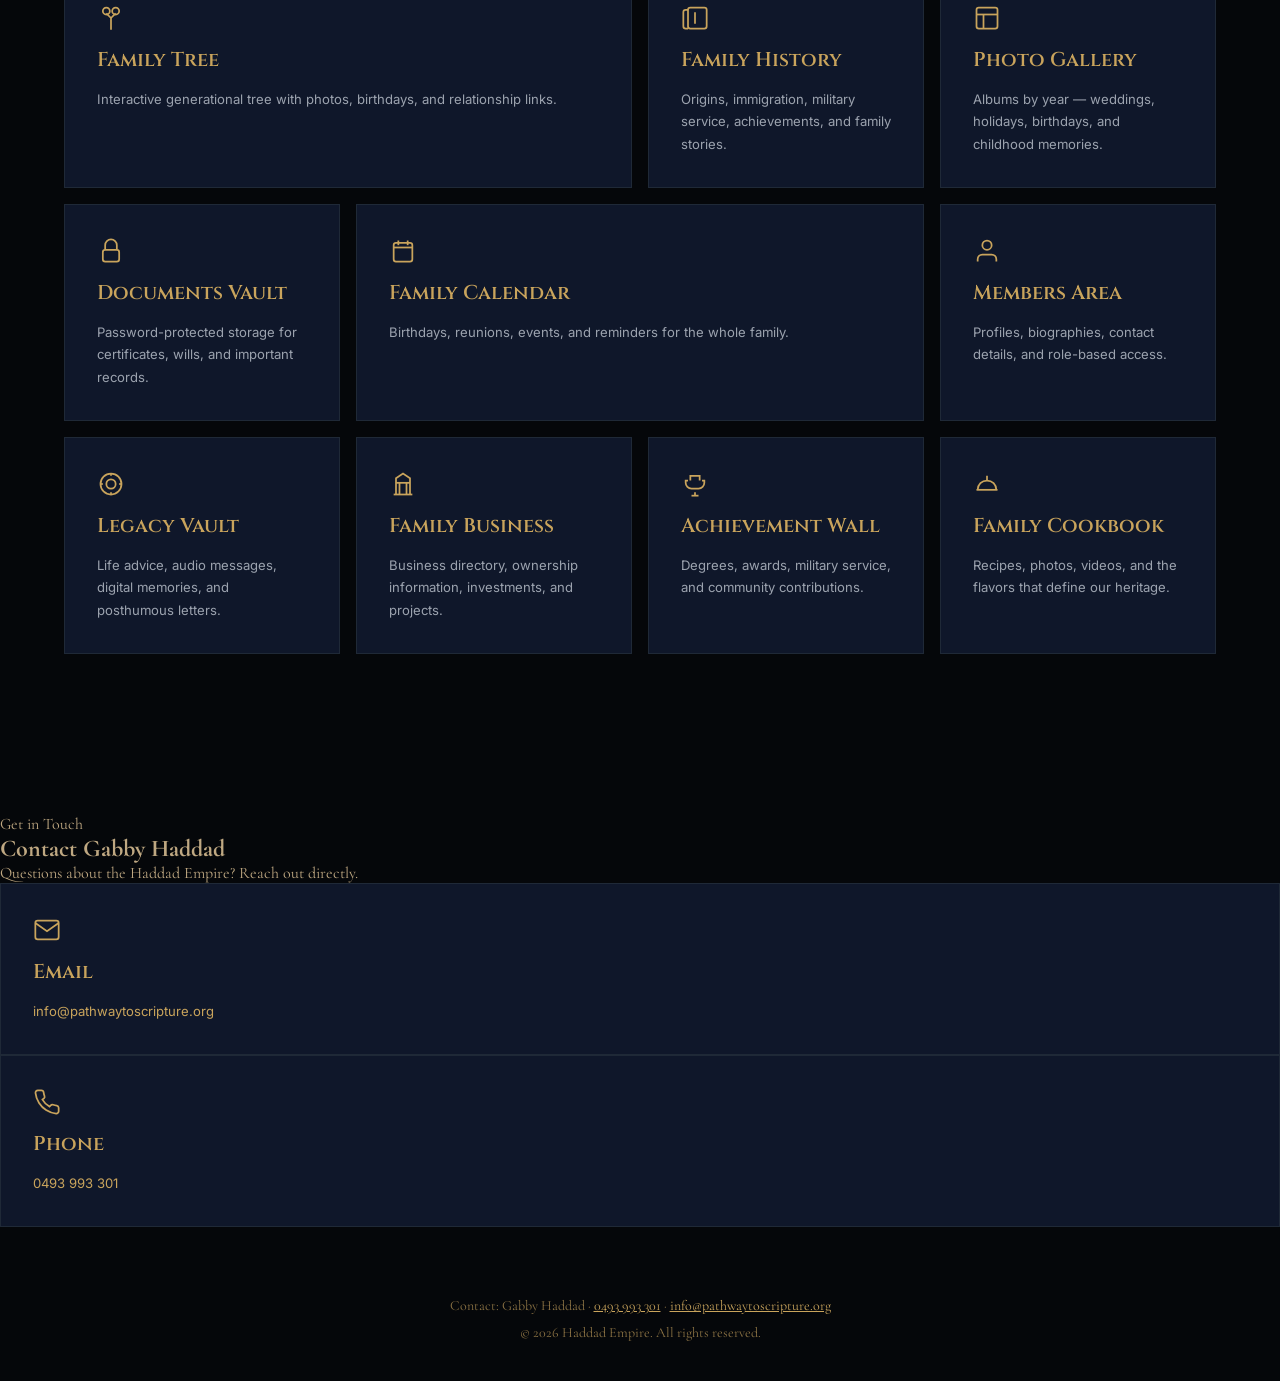
==== commit b3b78baf: "feat: add Gabby Haddad contact details to landing page" ====
--- a/index.html
+++ b/index.html
@@ -238,8 +238,39 @@
     </div>
   </section>
 
+  <section id="contact" class="features" style="padding-top: 60px; padding-bottom: 30px;">
+    <div class="section-header">
+      <p class="section-subtitle">Get in Touch</p>
+      <h2 class="section-title">Contact Gabby Haddad</h2>
+      <p class="section-description">Questions about the Haddad Empire? Reach out directly.</p>
+    </div>
+    <div class="features-grid">
+      <article class="feature-card wide">
+        <svg class="card-icon" viewBox="0 0 24 24" fill="none" stroke="currentColor" stroke-width="1.5">
+          <path d="M4 4h16c1.1 0 2 .9 2 2v12c0 1.1-.9 2-2 2H4c-1.1 0-2-.9-2-2V6c0-1.1.9-2 2-2z" />
+          <polyline points="22,6 12,13 2,6" />
+        </svg>
+        <h3 class="card-title">Email</h3>
+        <p class="card-text">
+          <a href="mailto:info@pathwaytoscripture.org" style="color: var(--gold); text-decoration: none;">info@pathwaytoscripture.org</a>
+        </p>
+      </article>
+      <article class="feature-card wide">
+        <svg class="card-icon" viewBox="0 0 24 24" fill="none" stroke="currentColor" stroke-width="1.5">
+          <path d="M22 16.92v3a2 2 0 0 1-2.18 2 19.79 19.79 0 0 1-8.63-3.07 19.5 19.5 0 0 1-6-6 19.79 19.79 0 0 1-3.07-8.67A2 2 0 0 1 4.11 2h3a2 2 0 0 1 2 1.72c.12 1.05.37 2.08.74 3.08a2 2 0 0 1-.45 2.11L8.09 9.91a16 16 0 0 0 6 6l1.09-1.09a2 2 0 0 1 2.11-.45c1 .37 2.03.62 3.08.74A2 2 0 0 1 22 16.92z" />
+        </svg>
+        <h3 class="card-title">Phone</h3>
+        <p class="card-text">
+          <a href="tel:+61493993301" style="color: var(--gold); text-decoration: none;">0493 993 301</a>
+        </p>
+      </article>
+    </div>
+  </section>
+
   <footer style="text-align:center; padding: 40px 20px; color: var(--gold-dark); font-size: 14px;">
-    &copy; 2026 Haddad Empire. All rights reserved.
+    <p>Contact: Gabby Haddad · <a href="tel:+61493993301" style="color: var(--gold);">0493 993 301</a> ·
+      <a href="mailto:info@pathwaytoscripture.org" style="color: var(--gold);">info@pathwaytoscripture.org</a></p>
+    <p style="margin-top: 10px;">&copy; 2026 Haddad Empire. All rights reserved.</p>
   </footer>
 </body>
 </html>
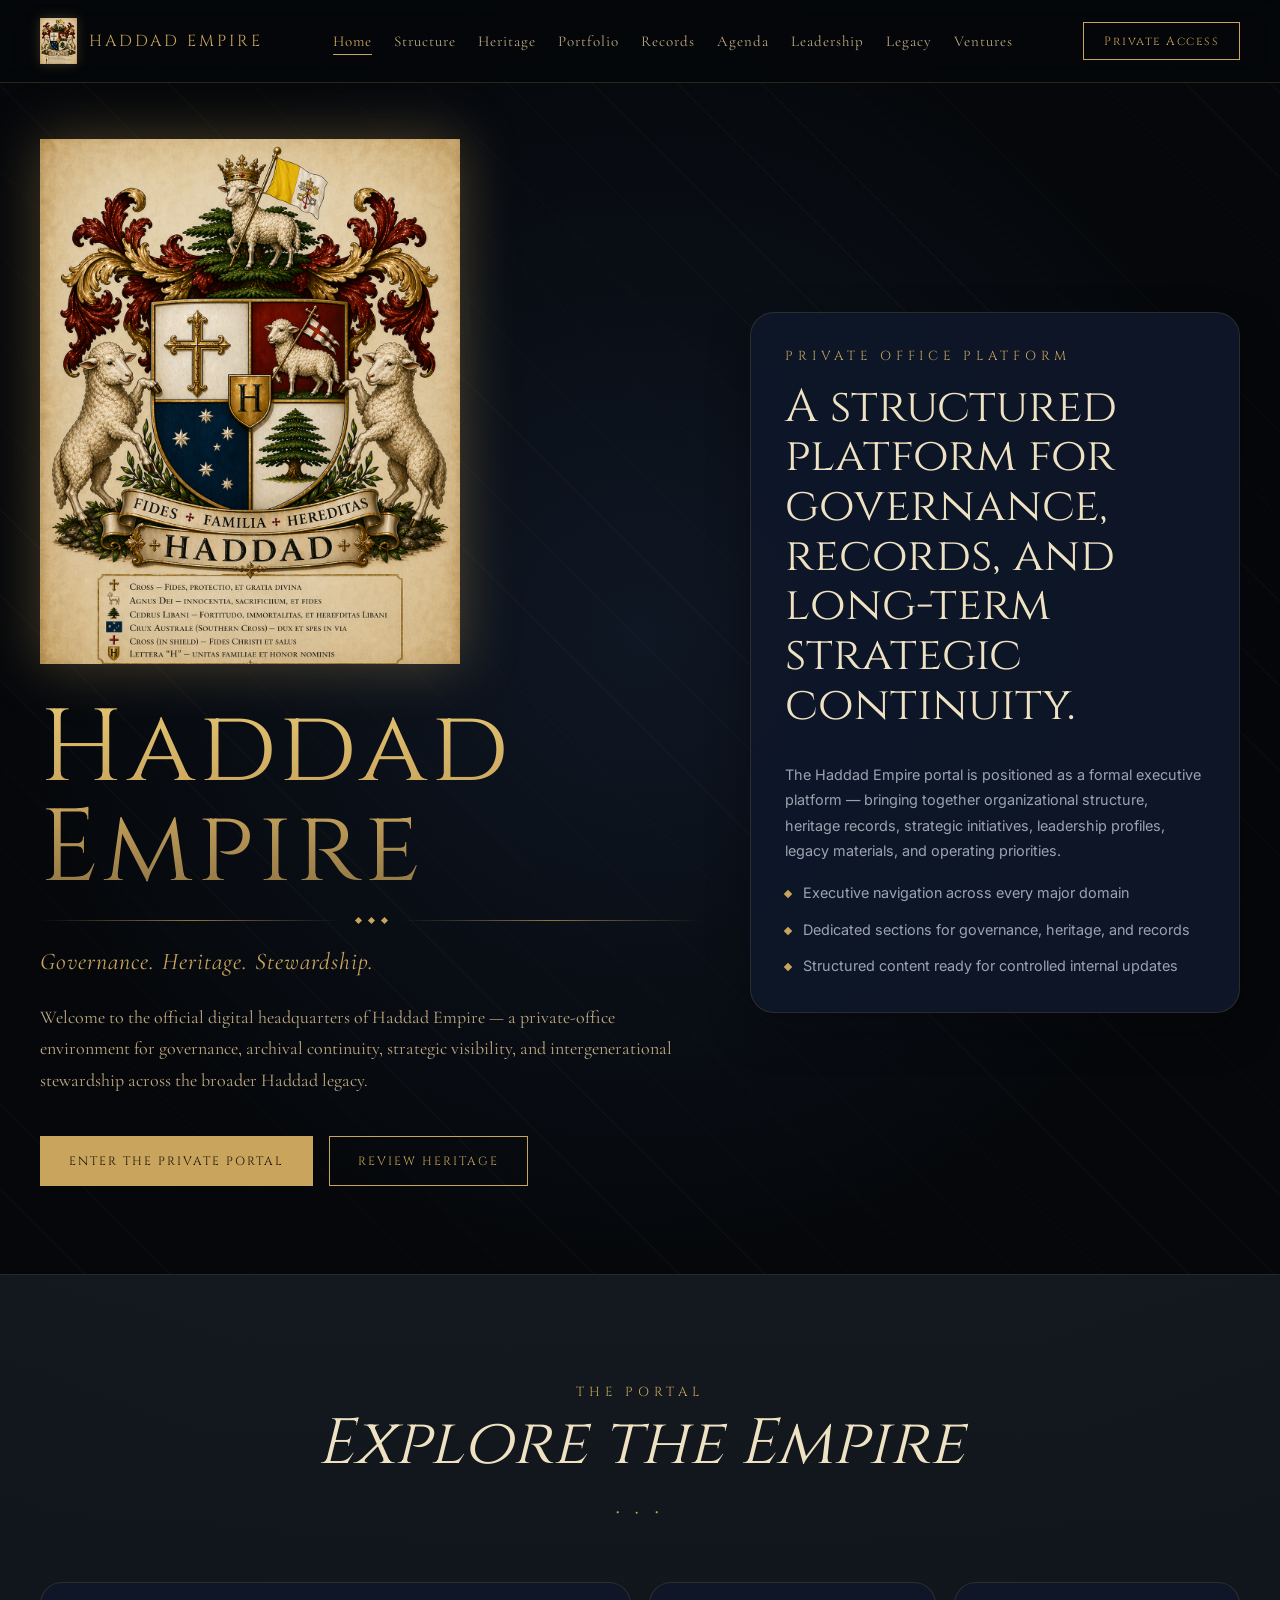
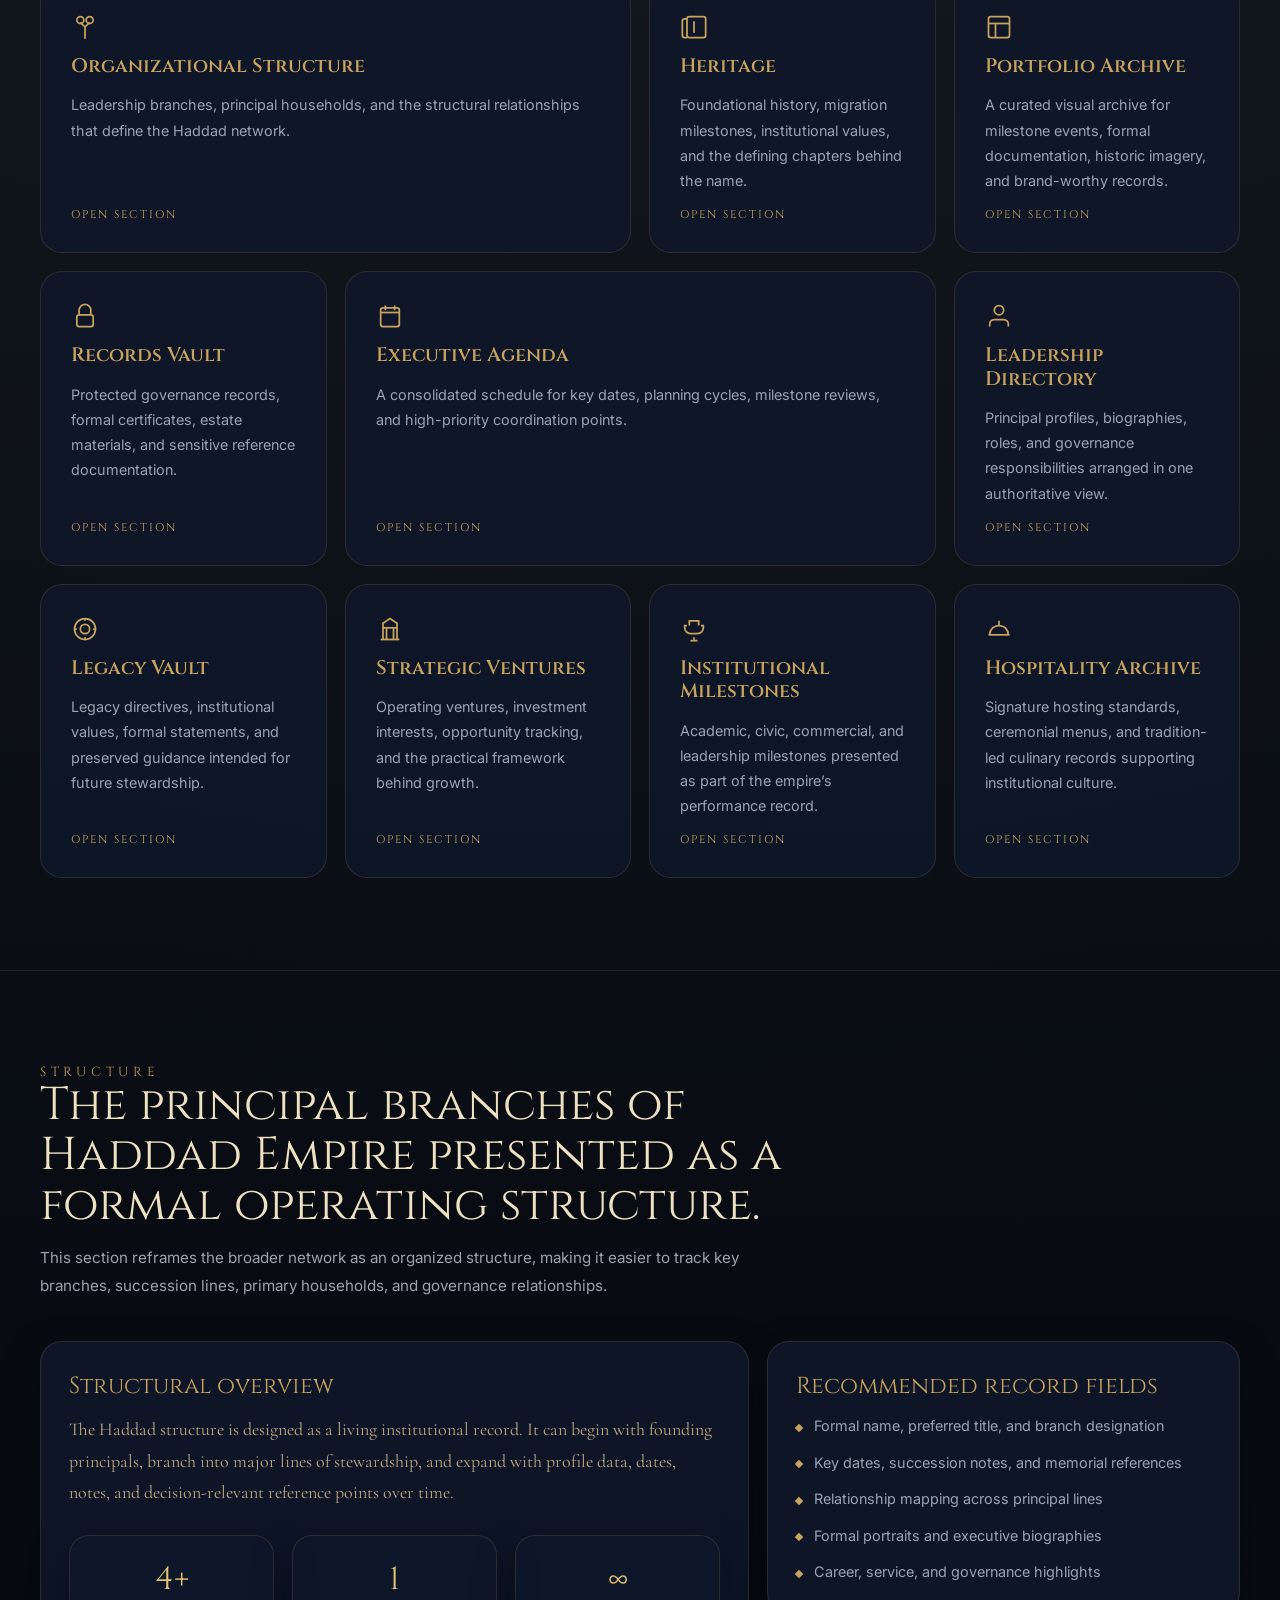
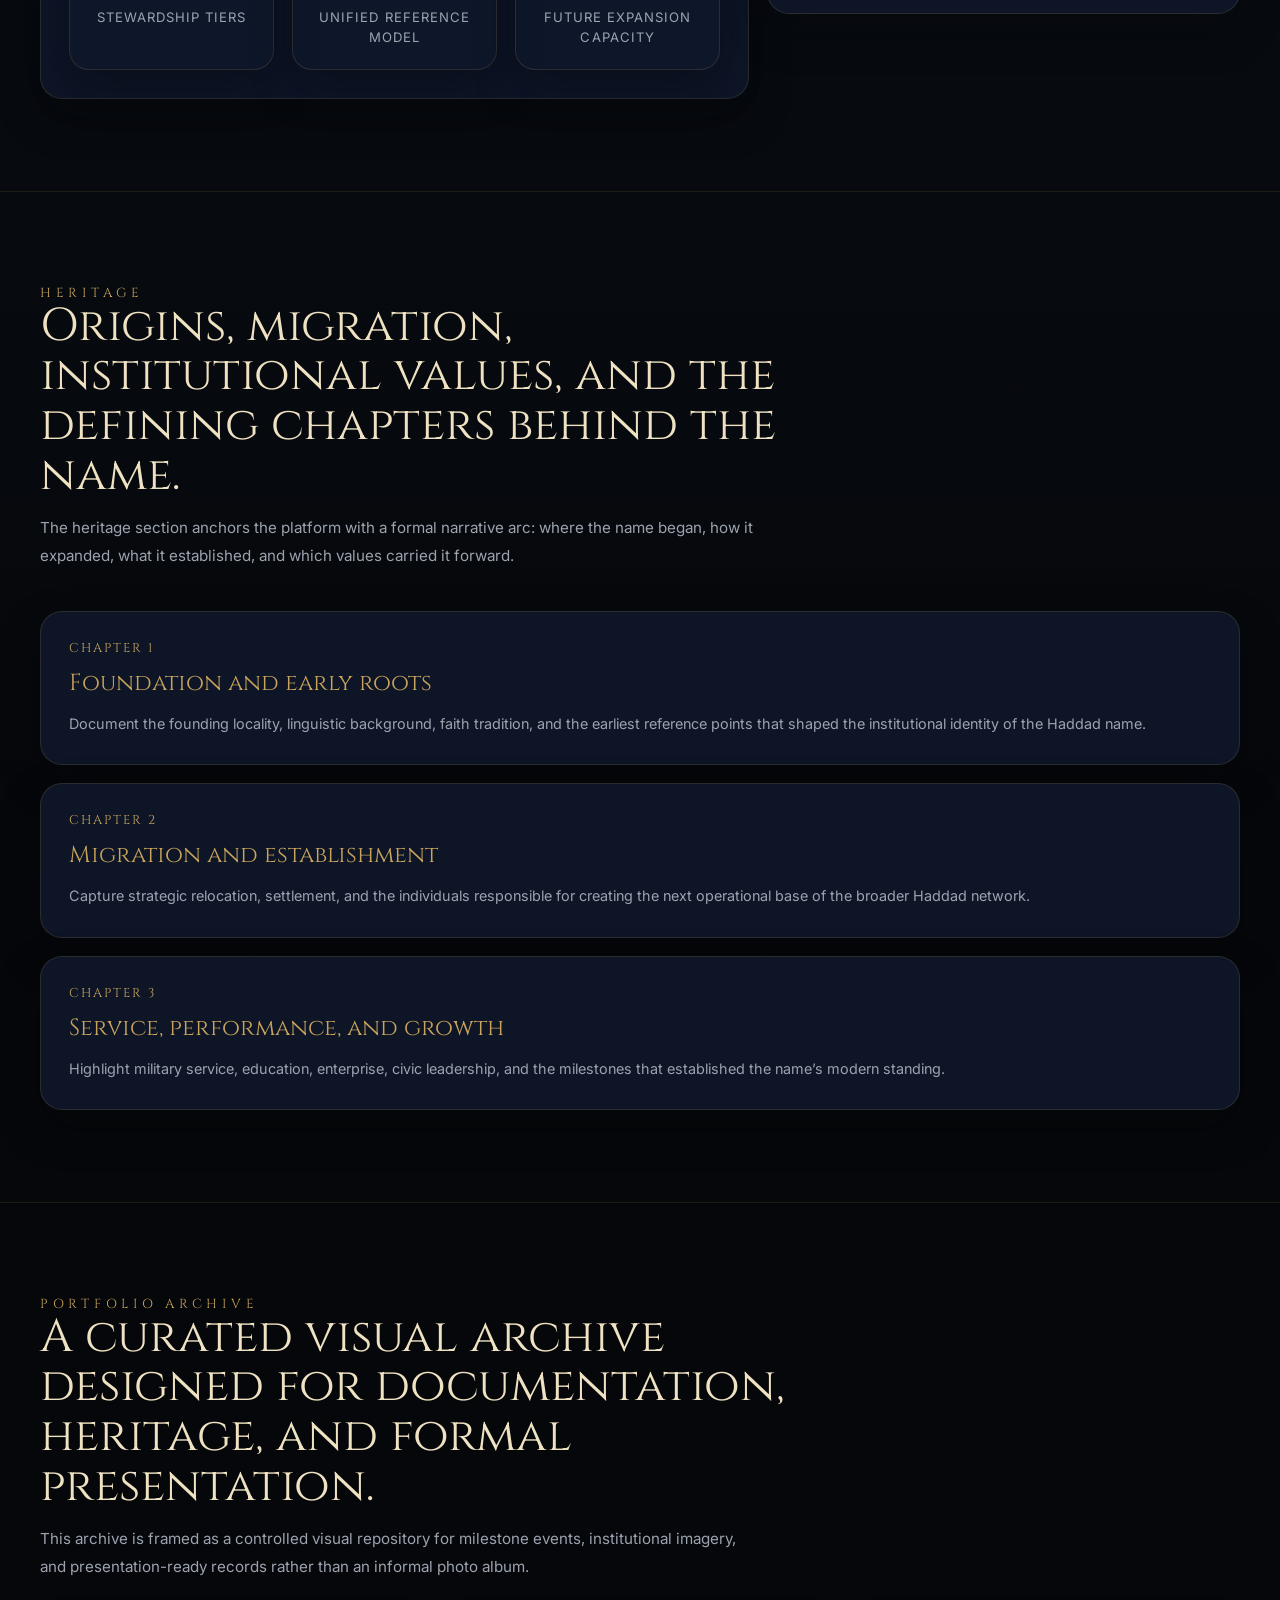
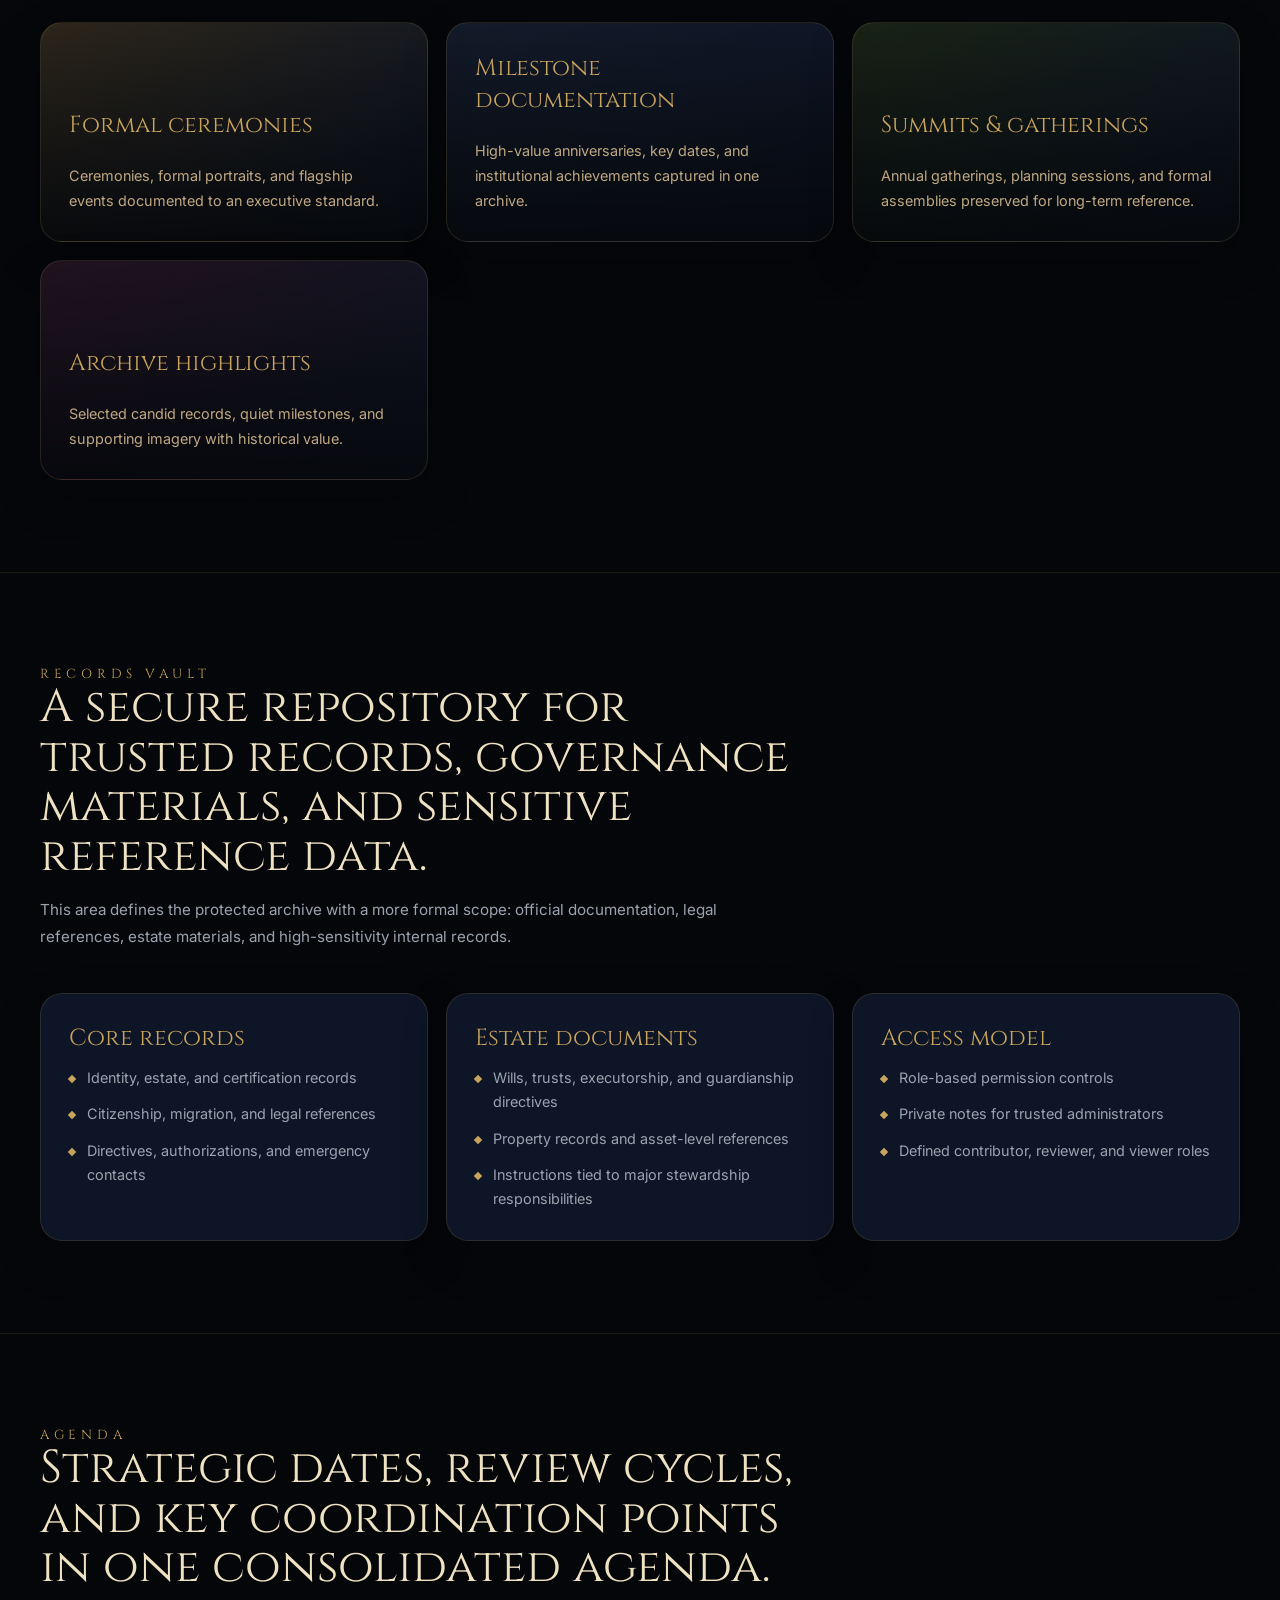
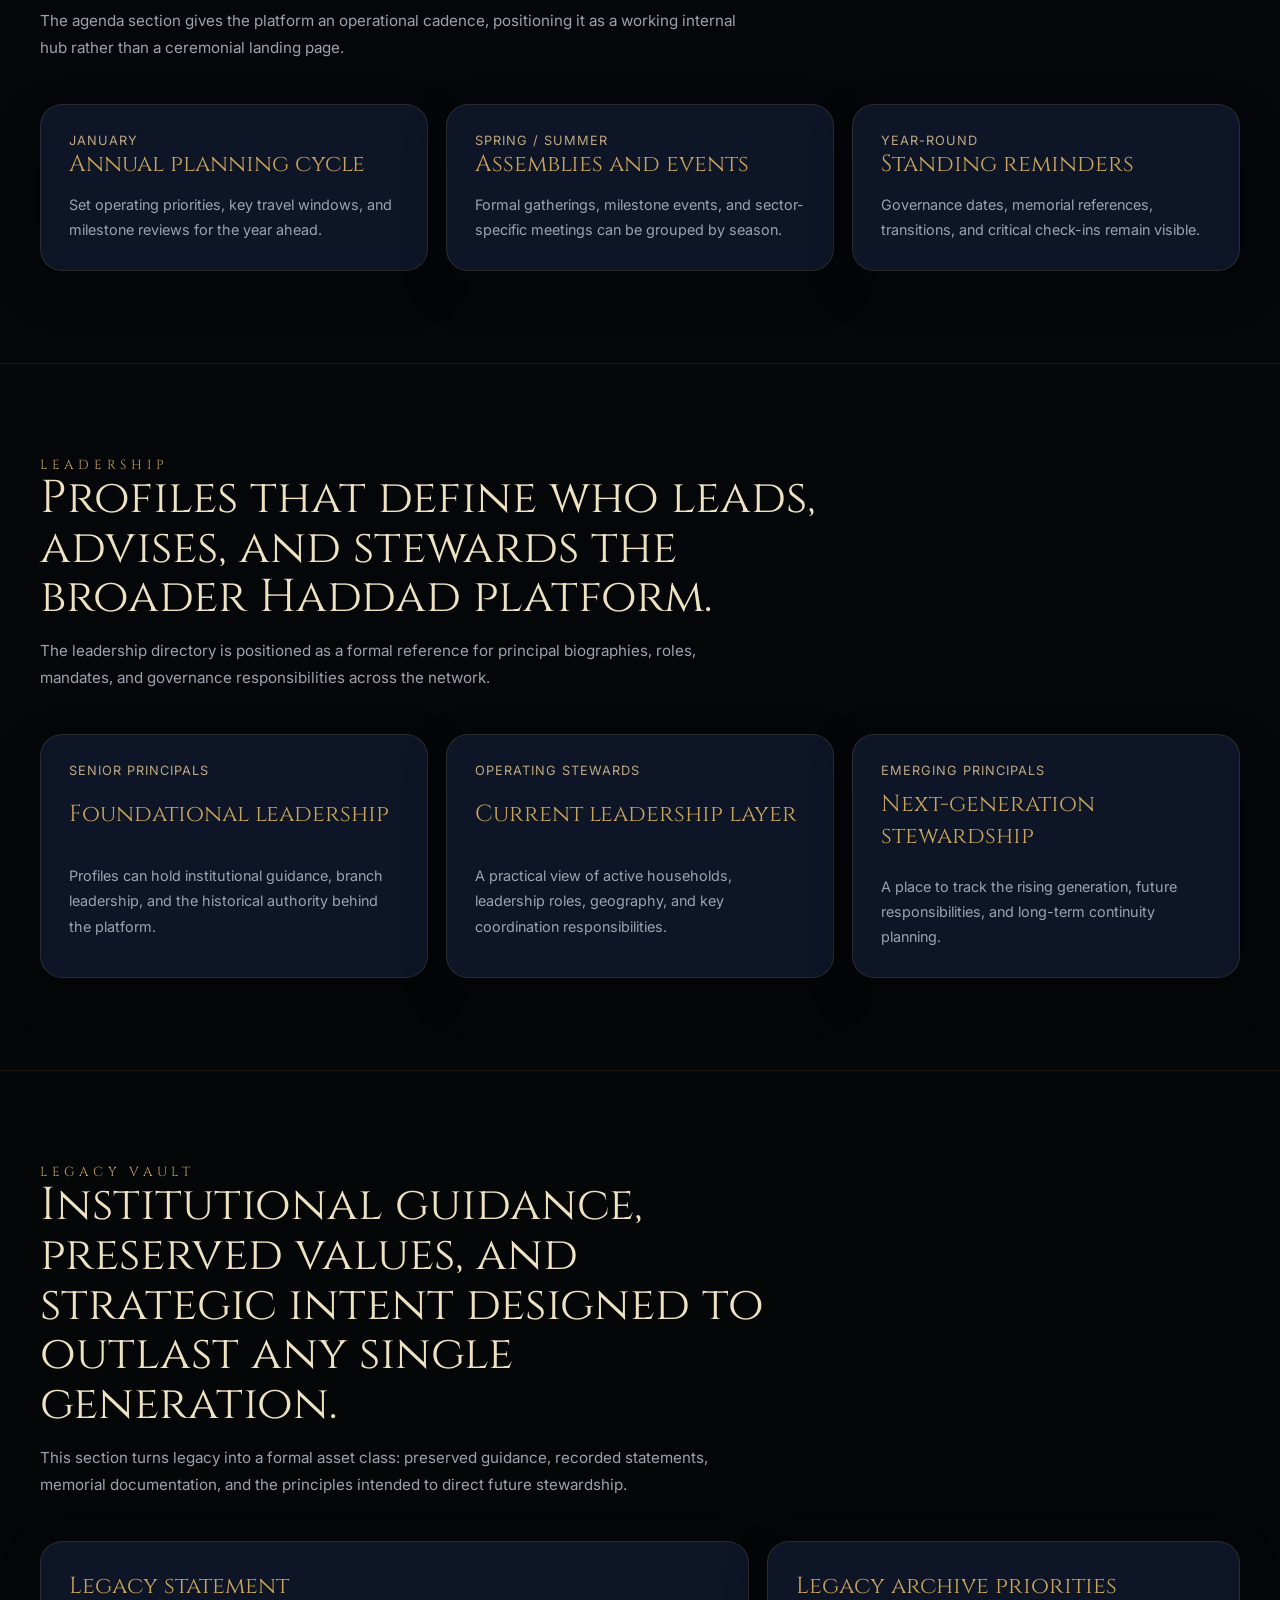
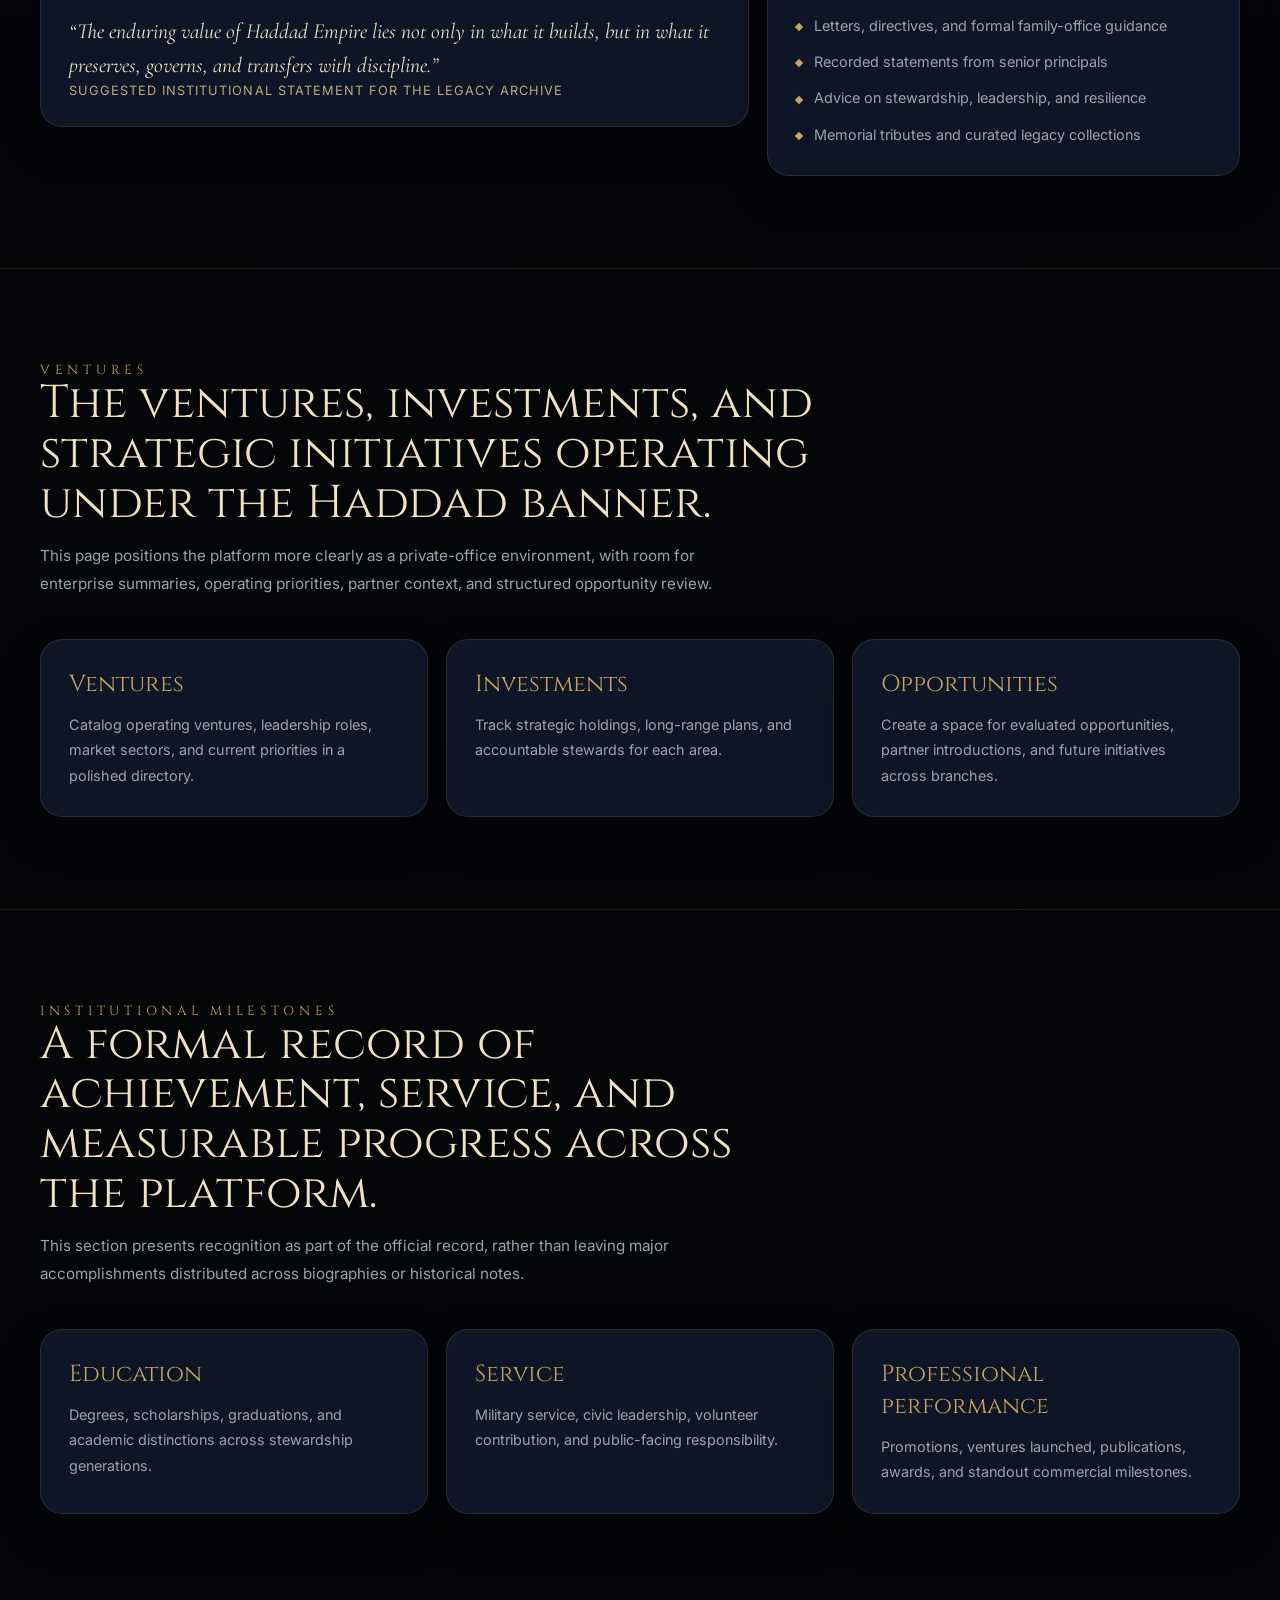
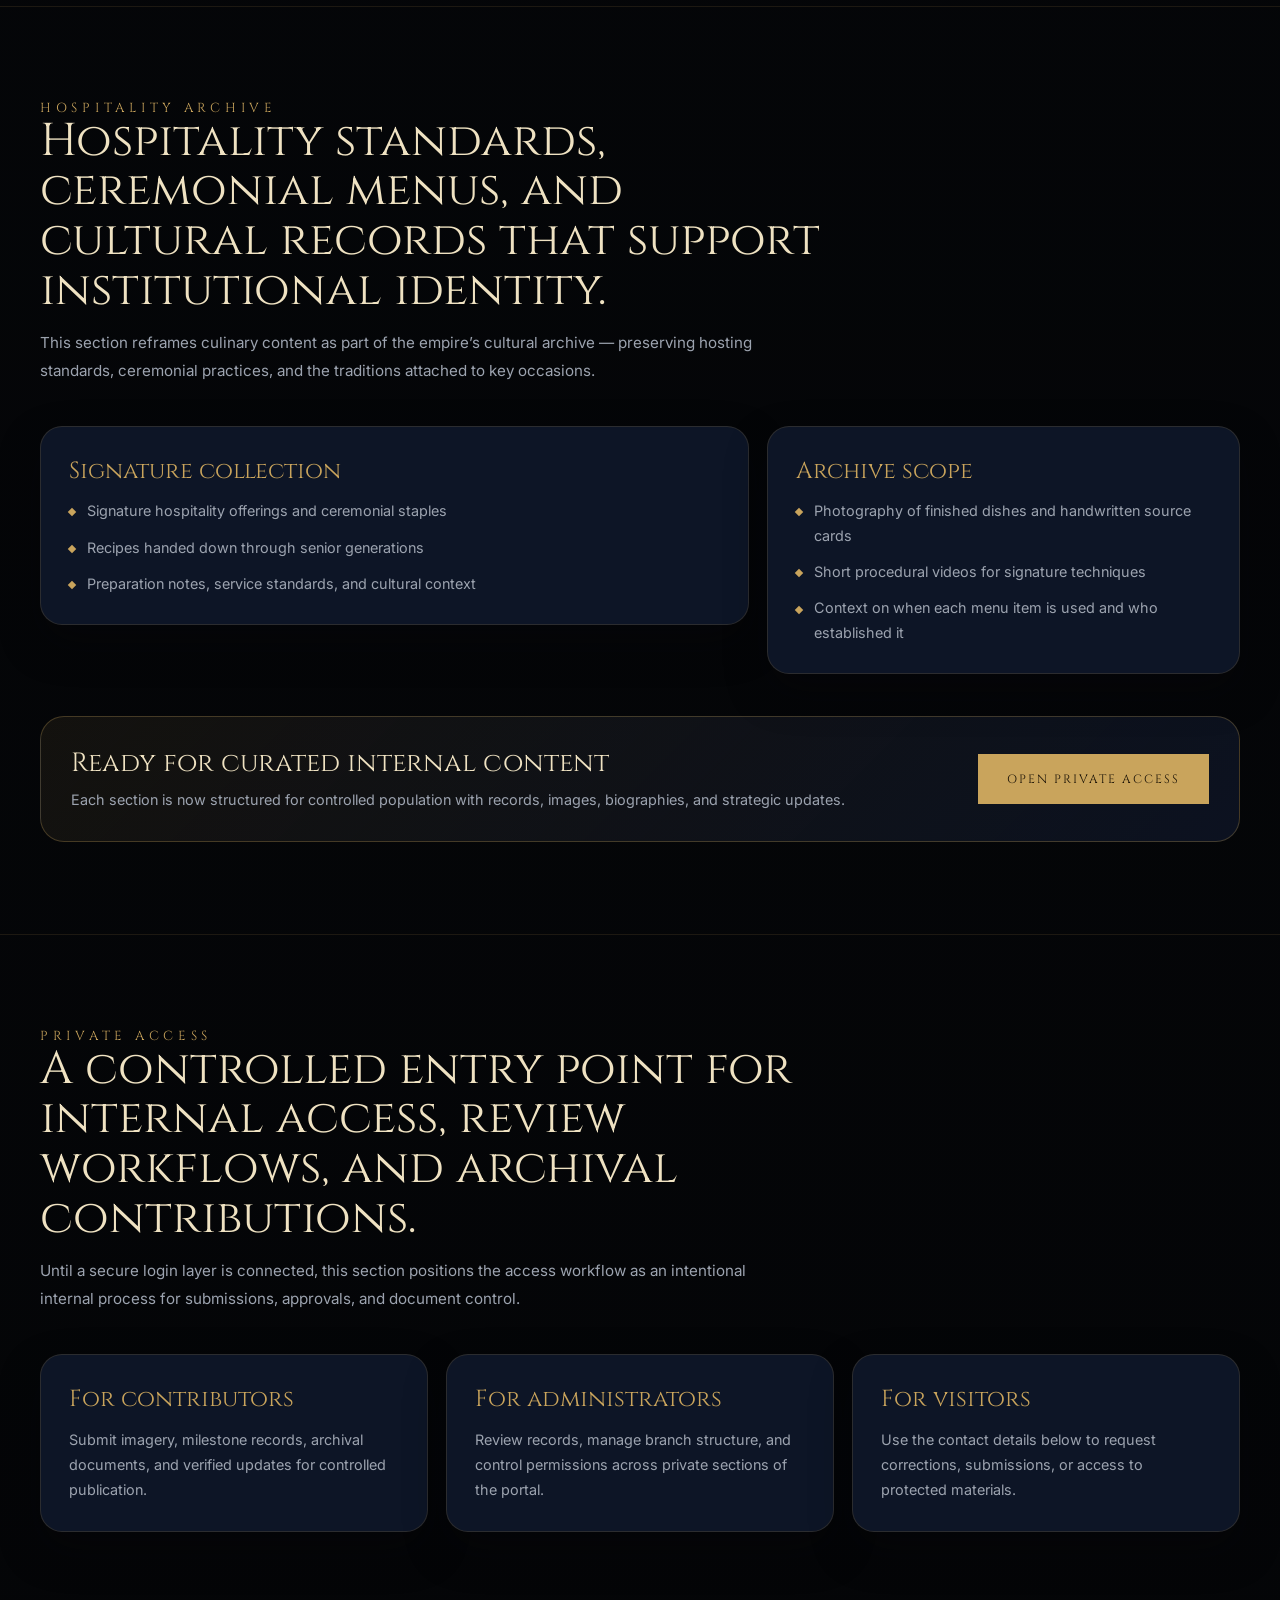
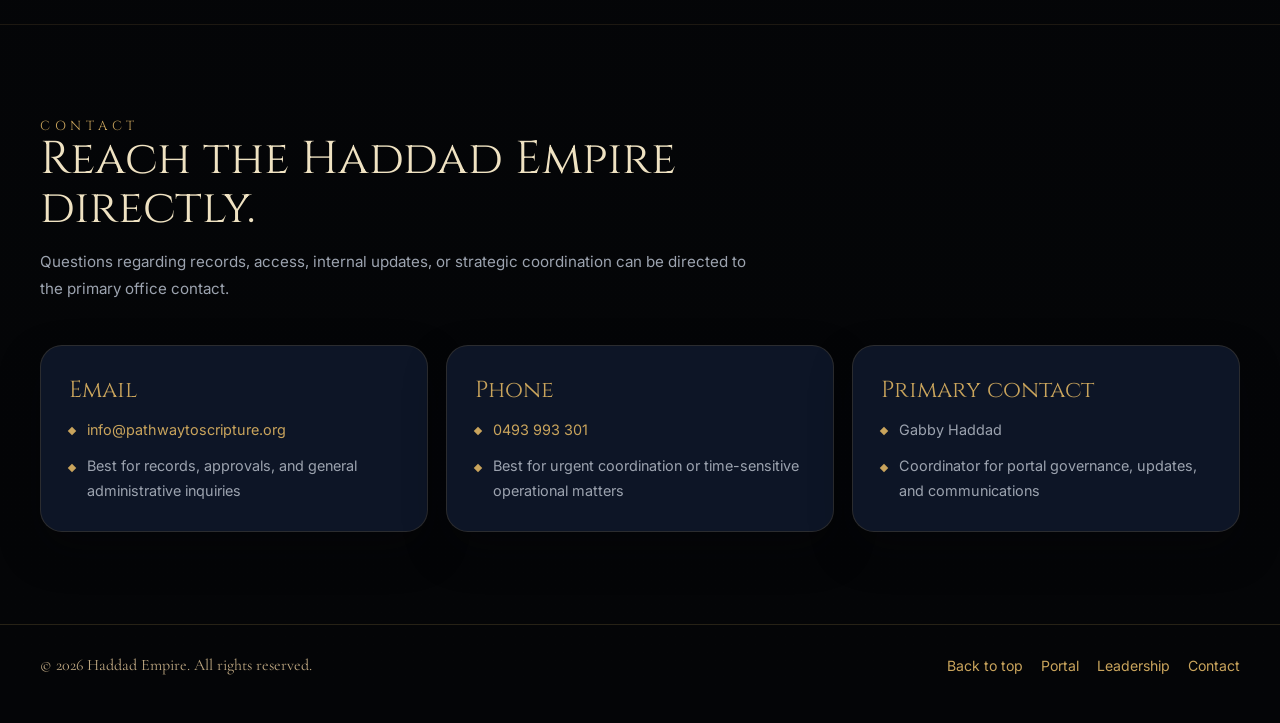
==== commit ee8d4a34: "Add initial version of haddadempire-site.zip" ====
--- a/index.html
+++ b/index.html
@@ -3,30 +3,57 @@
 <head>
   <meta charset="UTF-8" />
   <meta name="viewport" content="width=device-width, initial-scale=1.0" />
-  <title>Haddad Empire — United by Blood. Bound by Legacy.</title>
+  <title>Haddad Empire — Private Office, Heritage, and Strategic Stewardship</title>
+  <meta
+    name="description"
+    content="The official digital headquarters of Haddad Empire — a private office platform for heritage stewardship, strategic initiatives, governance records, and legacy planning."
+  />
   <link rel="preconnect" href="https://fonts.googleapis.com" />
   <link rel="preconnect" href="https://fonts.gstatic.com" crossorigin />
-  <link href="https://fonts.googleapis.com/css2?family=Cinzel:wght@400;600;700&family=Cormorant+Garamond:ital,wght@0,300;0,400;0,600;1,400&family=Inter:wght@300;400&display=swap" rel="stylesheet" />
+  <link
+    href="https://fonts.googleapis.com/css2?family=Cinzel:wght@400;600;700&family=Cormorant+Garamond:ital,wght@0,300;0,400;0,600;1,400&family=Inter:wght@300;400;500;600&display=swap"
+    rel="stylesheet"
+  />
   <style>
     :root {
       --bg-dark: #05070a;
       --bg-mid: #0f1724;
+      --bg-soft: #101826;
       --gold: #c9a45c;
       --gold-light: #e3c472;
       --gold-dark: #8c7344;
+      --text-main: #efe2c2;
       --text-muted: #bfa882;
+      --text-soft: #9ca3af;
       --text-on-gold: #1a1206;
-      --card-bg: #0f172a;
-      --card-border: #1f2937;
-    }
+      --card-bg: rgba(15, 23, 42, 0.92);
+      --card-border: rgba(201, 164, 92, 0.16);
+      --surface-border: rgba(201, 164, 92, 0.28);
+      --shadow-gold: 0 18px 40px rgba(5, 7, 10, 0.35);
+      --shell-width: 1200px;
+    }
+
     * { margin: 0; padding: 0; box-sizing: border-box; }
+
+    html { scroll-behavior: smooth; }
+
     body {
-      font-family: 'Cormorant Garamond', Georgia, serif;
-      background: var(--bg-dark);
+      font-family: "Cormorant Garamond", Georgia, serif;
+      background:
+        radial-gradient(circle at top, rgba(201, 164, 92, 0.08), transparent 24%),
+        linear-gradient(180deg, var(--bg-mid) 0%, var(--bg-dark) 35%, #040507 100%);
       color: var(--text-muted);
       min-height: 100vh;
       overflow-x: hidden;
     }
+
+    a { color: inherit; }
+
+    .shell {
+      width: min(var(--shell-width), calc(100% - 48px));
+      margin: 0 auto;
+    }
+
     .hero {
       position: relative;
       min-height: 100vh;
@@ -35,242 +62,1229 @@
       background:
         repeating-linear-gradient(
           45deg,
-          rgba(201, 164, 92, 0.03) 0px,
+          rgba(201, 164, 92, 0.03) 0,
           rgba(201, 164, 92, 0.03) 1px,
           transparent 1px,
           transparent 60px
         ),
-        radial-gradient(ellipse at center, var(--bg-mid) 0%, var(--bg-dark) 70%);
-    }
-    header {
-      width: 100%;
-      padding: 18px 40px;
+        radial-gradient(ellipse at center, rgba(15, 23, 36, 0.98) 0%, var(--bg-dark) 72%);
+    }
+
+    .site-header {
+      position: sticky;
+      top: 0;
+      z-index: 20;
+      backdrop-filter: blur(14px);
+      background: rgba(5, 7, 10, 0.78);
+      border-bottom: 1px solid rgba(201, 164, 92, 0.2);
+    }
+
+    .header-inner {
+      min-height: 82px;
       display: flex;
       align-items: center;
       justify-content: space-between;
-      border-bottom: 1px solid var(--gold-dark);
+      gap: 24px;
+      padding: 18px 0;
+    }
+
+    .brand {
+      display: flex;
+      align-items: center;
+      gap: 12px;
+      text-decoration: none;
+      flex-shrink: 0;
+    }
+
+    .brand img {
+      height: 46px;
+      width: auto;
+      filter: drop-shadow(0 0 6px rgba(201, 164, 92, 0.25));
+    }
+
+    .brand span {
+      font-family: "Cinzel", serif;
+      font-size: 16px;
+      letter-spacing: 3px;
+      color: var(--gold);
+      text-transform: uppercase;
+    }
+
+    .nav-list {
+      list-style: none;
+      display: flex;
+      gap: 22px;
+      flex-wrap: wrap;
+      justify-content: center;
+    }
+
+    .nav-list a {
+      font-family: "Cormorant Garamond", serif;
+      font-size: 15px;
+      color: var(--text-muted);
+      text-decoration: none;
+      letter-spacing: 1px;
+      padding-bottom: 4px;
+      border-bottom: 1px solid transparent;
+      transition: color 0.3s ease, border-color 0.3s ease;
+    }
+
+    .nav-list a:hover,
+    .nav-list a:focus-visible,
+    .nav-list a.active {
+      color: var(--gold);
+      border-bottom-color: var(--gold);
+    }
+
+    .login-btn,
+    .btn,
+    .mini-link {
+      font-family: "Cinzel", serif;
+      text-decoration: none;
+      transition: all 0.3s ease;
+    }
+
+    .login-btn {
+      font-size: 12px;
+      letter-spacing: 1.5px;
+      color: var(--gold);
+      padding: 10px 20px;
+      border: 1px solid var(--gold);
+      flex-shrink: 0;
+    }
+
+    .login-btn:hover,
+    .login-btn:focus-visible {
+      background: var(--gold);
+      color: var(--text-on-gold);
+    }
+
+    .hero-content {
+      flex: 1;
+      display: grid;
+      grid-template-columns: 1.15fr 0.85fr;
+      gap: 48px;
+      align-items: center;
+      padding: 56px 0 88px;
+    }
+
+    .hero-copy {
+      max-width: 720px;
+    }
+
+    .crest {
+      width: min(420px, 65vw);
+      height: auto;
+      margin-bottom: 30px;
+      filter: drop-shadow(0 0 28px rgba(201, 164, 92, 0.35));
+    }
+
+    h1, h2, h3, h4 {
+      font-family: "Cinzel", serif;
+      color: var(--text-main);
+      font-weight: 400;
+    }
+
+    h1 {
+      font-size: clamp(48px, 8vw, 108px);
+      letter-spacing: 4px;
+      line-height: 0.98;
+      background: linear-gradient(180deg, var(--gold-light) 0%, var(--gold) 50%, var(--gold-dark) 100%);
+      -webkit-background-clip: text;
+      -webkit-text-fill-color: transparent;
+      background-clip: text;
+      margin-bottom: 18px;
+    }
+
+    .divider {
+      display: flex;
+      align-items: center;
+      gap: 14px;
+      margin-bottom: 24px;
+      width: 100%;
+      max-width: 700px;
+    }
+
+    .divider-line {
+      flex: 1;
+      height: 1px;
+      background: linear-gradient(90deg, transparent, var(--gold-dark), transparent);
+    }
+
+    .divider-dots {
+      display: flex;
+      gap: 8px;
+    }
+
+    .divider-dots span {
+      width: 5px;
+      height: 5px;
+      background: var(--gold);
+      transform: rotate(45deg);
+    }
+
+    .tagline {
+      font-size: 24px;
+      font-style: italic;
+      color: var(--gold);
+      letter-spacing: 1px;
+      margin-bottom: 26px;
+    }
+
+    .description,
+    .body-copy {
+      font-size: 18px;
+      line-height: 1.75;
+      color: var(--text-muted);
+    }
+
+    .description {
+      max-width: 680px;
+      margin-bottom: 40px;
+    }
+
+    .cta-group {
+      display: flex;
+      gap: 16px;
+      flex-wrap: wrap;
+    }
+
+    .btn {
+      display: inline-flex;
+      align-items: center;
+      justify-content: center;
+      font-size: 12px;
+      letter-spacing: 2px;
+      text-transform: uppercase;
+      padding: 16px 28px;
+      border: 1px solid var(--gold);
+    }
+
+    .btn-primary {
+      background: var(--gold);
+      color: var(--text-on-gold);
+    }
+
+    .btn-primary:hover,
+    .btn-primary:focus-visible {
+      background: var(--gold-light);
+      border-color: var(--gold-light);
+    }
+
+    .btn-secondary {
+      background: transparent;
+      color: var(--gold);
+    }
+
+    .btn-secondary:hover,
+    .btn-secondary:focus-visible {
+      background: rgba(201, 164, 92, 0.1);
+    }
+
+    .hero-panel,
+    .content-card,
+    .detail-card,
+    .stat-card,
+    .timeline-item,
+    .event-card,
+    .member-card,
+    .quote-panel,
+    .contact-card,
+    .access-card {
+      background: var(--card-bg);
+      border: 1px solid var(--card-border);
+      box-shadow: var(--shadow-gold);
+    }
+
+    .hero-panel {
+      padding: 34px;
+      border-radius: 24px;
+      display: grid;
+      gap: 18px;
+    }
+
+    .eyebrow {
+      font-family: "Cinzel", serif;
+      color: var(--gold);
+      font-size: 0.82rem;
+      letter-spacing: 0.36em;
+      text-transform: uppercase;
+    }
+
+    .hero-panel h2,
+    .section-header h2 {
+      font-size: clamp(30px, 4vw, 46px);
+      line-height: 1.08;
+      margin-bottom: 14px;
+    }
+
+    .section-stack {
+      padding: 92px 0;
+      border-top: 1px solid rgba(201, 164, 92, 0.12);
+    }
+
+    .portal-section {
+      padding-top: 108px;
+    }
+
+    .section-header {
+      margin-bottom: 42px;
+      max-width: 780px;
+    }
+
+    .section-intro {
+      font-family: "Inter", sans-serif;
+      font-size: 0.95rem;
+      line-height: 1.8;
+      color: var(--text-soft);
+      max-width: 720px;
+    }
+
+    .portal-header {
+      text-align: center;
+      margin-bottom: 64px;
+    }
+
+    .portal-title {
+      font-size: clamp(42px, 6vw, 64px);
+      font-style: italic;
+      margin-bottom: 18px;
+    }
+
+    .portal-divider {
+      color: var(--gold);
+      font-size: 0.7rem;
+      letter-spacing: 0.6em;
+    }
+
+    .feature-grid,
+    .two-column-grid,
+    .three-column-grid,
+    .gallery-grid,
+    .member-grid,
+    .contact-grid,
+    .stats-grid {
+      display: grid;
+      gap: 18px;
+    }
+
+    .feature-grid {
+      grid-template-columns: repeat(4, minmax(0, 1fr));
+    }
+
+    .feature-card {
+      min-height: 100%;
+      padding: 30px;
+      display: flex;
+      flex-direction: column;
+      gap: 14px;
+      border-radius: 22px;
+      background-color: var(--card-bg);
+      border: 1px solid var(--card-border);
+      transition: border-color 0.3s ease, transform 0.3s ease, background 0.3s ease;
+    }
+
+    .feature-card:hover,
+    .feature-card:focus-visible {
+      border-color: rgba(201, 164, 92, 0.42);
+      transform: translateY(-3px);
+      background: rgba(17, 25, 45, 0.96);
+    }
+
+    .feature-card.wide { grid-column: span 2; }
+
+    .feature-link {
+      text-decoration: none;
+      color: inherit;
+    }
+
+    .feature-link::after {
+      content: "Open section";
+      margin-top: auto;
+      font-family: "Cinzel", serif;
+      font-size: 0.7rem;
+      letter-spacing: 0.18em;
+      text-transform: uppercase;
+      color: var(--gold);
+    }
+
+    .card-icon {
+      width: 28px;
+      height: 28px;
+      color: var(--gold);
+      flex-shrink: 0;
+    }
+
+    .card-title {
+      font-size: 1.22rem;
+      font-weight: 600;
+      color: var(--gold);
+      line-height: 1.2;
+    }
+
+    .card-text,
+    .list-text,
+    .micro-copy {
+      font-family: "Inter", sans-serif;
+      font-size: 0.9rem;
+      line-height: 1.75;
+      color: var(--text-soft);
+    }
+
+    .two-column-grid {
+      grid-template-columns: minmax(0, 1.2fr) minmax(300px, 0.8fr);
+      align-items: start;
+    }
+
+    .three-column-grid,
+    .gallery-grid,
+    .member-grid,
+    .contact-grid,
+    .stats-grid {
+      grid-template-columns: repeat(3, minmax(0, 1fr));
+    }
+
+    .content-card,
+    .detail-card,
+    .timeline-item,
+    .event-card,
+    .member-card,
+    .quote-panel,
+    .contact-card,
+    .access-card {
+      padding: 28px;
+      border-radius: 22px;
+    }
+
+    .content-card h3,
+    .detail-card h3,
+    .timeline-item h3,
+    .event-card h3,
+    .member-card h3,
+    .quote-panel h3,
+    .contact-card h3,
+    .access-card h3 {
+      margin-bottom: 12px;
+      font-size: 1.45rem;
+      color: var(--gold);
+    }
+
+    .detail-list,
+    .check-list,
+    .timeline-list,
+    .contact-list {
+      list-style: none;
+      display: grid;
+      gap: 12px;
+    }
+
+    .detail-list li,
+    .check-list li,
+    .timeline-list li,
+    .contact-list li {
       position: relative;
-      z-index: 10;
-    }
-    .brand { display: flex; align-items: center; gap: 12px; text-decoration: none; }
-    .brand img { height: 46px; width: auto; filter: drop-shadow(0 0 6px rgba(201, 164, 92, 0.25)); }
-    .brand span {
-      font-family: 'Cinzel', serif; font-size: 16px; letter-spacing: 3px;
-      color: var(--gold); text-transform: uppercase;
-    }
-    nav ul { list-style: none; display: flex; gap: 28px; flex-wrap: wrap; }
-    nav a {
-      font-family: 'Cormorant Garamond', serif; font-size: 14px;
-      color: var(--text-muted); text-decoration: none; letter-spacing: 1px;
-      padding-bottom: 4px; border-bottom: 1px solid transparent;
-      transition: color 0.3s ease, border-color 0.3s ease;
-    }
-    nav a:hover, nav a.active { color: var(--gold); border-bottom: 1px solid var(--gold); }
-    .login-btn {
-      font-family: 'Cinzel', serif; font-size: 12px; letter-spacing: 1.5px;
-      color: var(--gold); text-decoration: none; padding: 10px 20px;
-      border: 1px solid var(--gold); transition: background 0.3s ease, color 0.3s ease;
-    }
-    .login-btn:hover { background: var(--gold); color: var(--text-on-gold); }
-    .hero-content {
-      flex: 1; display: flex; flex-direction: column; align-items: center;
-      justify-content: center; text-align: center; padding: 60px 20px;
-      max-width: 900px; margin: 0 auto;
-    }
-    .crest { width: min(420px, 65vw); height: auto; margin-bottom: 28px; filter: drop-shadow(0 0 28px rgba(201, 164, 92, 0.35)); }
-    h1 {
-      font-family: 'Cinzel', serif; font-size: clamp(48px, 8vw, 110px);
-      font-weight: 400; letter-spacing: 4px;
-      background: linear-gradient(180deg, var(--gold-light) 0%, var(--gold) 50%, var(--gold-dark) 100%);
-      -webkit-background-clip: text; -webkit-text-fill-color: transparent; background-clip: text;
-      margin-bottom: 18px;
-    }
-    .divider { display: flex; align-items: center; gap: 14px; margin-bottom: 22px; width: 100%; max-width: 700px; }
-    .divider-line { flex: 1; height: 1px; background: linear-gradient(90deg, transparent, var(--gold-dark), transparent); }
-    .divider-dots { display: flex; gap: 8px; }
-    .divider-dots span { width: 5px; height: 5px; background: var(--gold); transform: rotate(45deg); }
-    .tagline { font-family: 'Cormorant Garamond', serif; font-size: 22px; font-style: italic; color: var(--gold); letter-spacing: 1px; margin-bottom: 28px; }
-    .description { font-size: 18px; line-height: 1.7; max-width: 650px; color: var(--text-muted); margin-bottom: 40px; }
-    .cta-group { display: flex; gap: 16px; flex-wrap: wrap; justify-content: center; }
-    .btn {
-      font-family: 'Cinzel', serif; font-size: 12px; letter-spacing: 2px;
-      text-transform: uppercase; padding: 16px 28px; text-decoration: none; transition: all 0.3s ease;
-    }
-    .btn-primary { background: var(--gold); color: var(--text-on-gold); border: 1px solid var(--gold); }
-    .btn-primary:hover { background: var(--gold-light); border-color: var(--gold-light); }
-    .btn-secondary { background: transparent; color: var(--gold); border: 1px solid var(--gold); }
-    .btn-secondary:hover { background: rgba(201, 164, 92, 0.1); }
-
-    .portal-section { max-width: 1200px; margin: 0 auto; padding: 100px 24px; }
-    .portal-header { text-align: center; margin-bottom: 64px; }
-    .portal-eyebrow {
-      font-family: 'Cinzel', serif; color: var(--gold); font-size: 0.85rem;
-      letter-spacing: 0.3em; text-transform: uppercase; margin-bottom: 14px;
-    }
-    .portal-title { font-family: 'Cinzel', serif; font-size: 3.75rem; font-weight: 400; font-style: italic; color: #f8f8f8; line-height: 1.1; margin-bottom: 22px; }
-    .portal-divider { color: var(--gold); font-size: 0.7rem; letter-spacing: 0.6em; }
-    .feature-grid { display: grid; grid-template-columns: repeat(4, 1fr); gap: 16px; }
-    .feature-card {
-      background-color: var(--card-bg); border: 1px solid var(--card-border);
-      padding: 32px; display: flex; flex-direction: column; gap: 16px;
-      transition: border-color 0.3s ease, transform 0.3s ease;
-    }
-    .feature-card:hover { border-color: rgba(201, 164, 92, 0.35); transform: translateY(-3px); }
-    .feature-card.wide { grid-column: span 2; }
-    .card-icon { width: 28px; height: 28px; color: var(--gold); flex-shrink: 0; }
-    .card-title { font-family: 'Cinzel', serif; font-size: 1.25rem; font-weight: 600; color: var(--gold); line-height: 1.2; }
-    .card-text { font-family: 'Inter', sans-serif; font-size: 0.82rem; color: #9ca3af; line-height: 1.7; }
-
-    @media (max-width: 900px) {
-      header { flex-direction: column; gap: 16px; padding: 16px 20px; }
-      .feature-grid { grid-template-columns: repeat(2, 1fr); }
-      .feature-card.wide { grid-column: span 2; }
-      .portal-title { font-size: 2.75rem; }
-    }
-    @media (max-width: 600px) {
-      .feature-grid { grid-template-columns: 1fr; }
+      padding-left: 18px;
+      font-family: "Inter", sans-serif;
+      font-size: 0.9rem;
+      line-height: 1.7;
+      color: var(--text-soft);
+    }
+
+    .detail-list li::before,
+    .check-list li::before,
+    .timeline-list li::before,
+    .contact-list li::before {
+      content: "";
+      position: absolute;
+      left: 0;
+      top: 0.72em;
+      width: 6px;
+      height: 6px;
+      transform: rotate(45deg);
+      background: var(--gold);
+    }
+
+    .stats-grid {
+      margin-top: 26px;
+    }
+
+    .stat-card {
+      padding: 22px;
+      border-radius: 20px;
+      text-align: center;
+    }
+
+    .stat-number {
+      display: block;
+      font-family: "Cinzel", serif;
+      font-size: 2rem;
+      color: var(--gold-light);
+      margin-bottom: 6px;
+    }
+
+    .stat-label {
+      font-family: "Inter", sans-serif;
+      font-size: 0.82rem;
+      letter-spacing: 0.08em;
+      text-transform: uppercase;
+      color: var(--text-soft);
+    }
+
+    .timeline {
+      display: grid;
+      gap: 18px;
+    }
+
+    .timeline-meta {
+      font-family: "Cinzel", serif;
+      font-size: 0.8rem;
+      letter-spacing: 0.16em;
+      color: var(--gold);
+      text-transform: uppercase;
+      margin-bottom: 10px;
+    }
+
+    .gallery-card {
+      min-height: 220px;
+      display: flex;
+      flex-direction: column;
+      justify-content: flex-end;
+      gap: 10px;
+      background:
+        linear-gradient(180deg, rgba(5, 7, 10, 0.08), rgba(5, 7, 10, 0.88)),
+        linear-gradient(135deg, rgba(201, 164, 92, 0.22), rgba(15, 23, 42, 0.88));
+    }
+
+    .gallery-card:nth-child(2) {
+      background:
+        linear-gradient(180deg, rgba(5, 7, 10, 0.08), rgba(5, 7, 10, 0.88)),
+        linear-gradient(135deg, rgba(92, 130, 201, 0.18), rgba(15, 23, 42, 0.88));
+    }
+
+    .gallery-card:nth-child(3) {
+      background:
+        linear-gradient(180deg, rgba(5, 7, 10, 0.08), rgba(5, 7, 10, 0.88)),
+        linear-gradient(135deg, rgba(144, 201, 92, 0.16), rgba(15, 23, 42, 0.88));
+    }
+
+    .gallery-card:nth-child(4) {
+      background:
+        linear-gradient(180deg, rgba(5, 7, 10, 0.08), rgba(5, 7, 10, 0.88)),
+        linear-gradient(135deg, rgba(201, 92, 150, 0.16), rgba(15, 23, 42, 0.88));
+    }
+
+    .gallery-card .micro-copy,
+    .member-role,
+    .event-meta,
+    .quote-source {
+      color: var(--text-muted);
+    }
+
+    .event-meta,
+    .member-role,
+    .quote-source {
+      font-family: "Inter", sans-serif;
+      font-size: 0.8rem;
+      letter-spacing: 0.08em;
+      text-transform: uppercase;
+    }
+
+    .member-card {
+      display: grid;
+      gap: 10px;
+    }
+
+    .quote-panel blockquote {
+      font-size: 1.35rem;
+      line-height: 1.6;
+      color: var(--text-main);
+      font-style: italic;
+    }
+
+    .mini-link {
+      display: inline-block;
+      margin-top: 12px;
+      font-size: 0.72rem;
+      letter-spacing: 0.16em;
+      text-transform: uppercase;
+      color: var(--gold);
+    }
+
+    .cta-band {
+      margin-top: 42px;
+      padding: 28px 30px;
+      border: 1px solid var(--surface-border);
+      border-radius: 24px;
+      display: flex;
+      justify-content: space-between;
+      align-items: center;
+      gap: 18px;
+      background: linear-gradient(135deg, rgba(201, 164, 92, 0.08), rgba(15, 23, 42, 0.72));
+    }
+
+    .cta-band h3 {
+      margin-bottom: 6px;
+      font-size: 1.65rem;
+      color: var(--text-main);
+    }
+
+    .contact-card a,
+    .footer-links a {
+      color: var(--gold);
+      text-decoration: none;
+    }
+
+    .site-footer {
+      border-top: 1px solid rgba(201, 164, 92, 0.18);
+      padding: 30px 0 48px;
+    }
+
+    .footer-inner {
+      display: flex;
+      justify-content: space-between;
+      align-items: center;
+      gap: 16px;
+      flex-wrap: wrap;
+    }
+
+    .footer-links {
+      display: flex;
+      gap: 18px;
+      flex-wrap: wrap;
+      font-family: "Inter", sans-serif;
+      font-size: 0.88rem;
+    }
+
+    @media (max-width: 1100px) {
+      .header-inner,
+      .hero-content,
+      .cta-band,
+      .footer-inner {
+        grid-template-columns: 1fr;
+        flex-direction: column;
+        align-items: flex-start;
+      }
+
+      .hero-content,
+      .two-column-grid,
+      .three-column-grid,
+      .gallery-grid,
+      .member-grid,
+      .contact-grid,
+      .stats-grid,
+      .feature-grid {
+        grid-template-columns: repeat(2, minmax(0, 1fr));
+      }
+
+      .hero-copy,
+      .hero-panel,
+      .two-column-grid > *,
+      .three-column-grid > *,
+      .gallery-grid > *,
+      .member-grid > *,
+      .contact-grid > *,
+      .stats-grid > * {
+        width: 100%;
+      }
+    }
+
+    @media (max-width: 760px) {
+      .shell { width: min(var(--shell-width), calc(100% - 32px)); }
+
+      .site-header { position: static; }
+
+      .header-inner {
+        align-items: flex-start;
+      }
+
+      .nav-list,
+      .cta-group,
+      .footer-links {
+        gap: 12px;
+      }
+
+      .feature-grid,
+      .hero-content,
+      .two-column-grid,
+      .three-column-grid,
+      .gallery-grid,
+      .member-grid,
+      .contact-grid,
+      .stats-grid {
+        grid-template-columns: 1fr;
+      }
+
       .feature-card.wide { grid-column: span 1; }
-      .portal-section { padding: 64px 20px; }
-      .portal-title { font-size: 2.25rem; }
+
+      .section-stack,
+      .portal-section {
+        padding-top: 72px;
+        padding-bottom: 72px;
+      }
+
+      .hero-content {
+        padding-top: 44px;
+      }
+
+      .crest {
+        width: min(320px, 75vw);
+      }
     }
   </style>
 </head>
 <body>
-  <section class="hero">
-    <header>
-      <a href="#" class="brand">
-        <img src="assets/Haddad-crest.png" alt="Haddad Empire Emblem" />
-        <span>Haddad Empire</span>
-      </a>
-      <nav>
-        <ul>
-          <li><a href="#" class="active">Home</a></li>
-          <li><a href="#family-tree">Family Tree</a></li>
-          <li><a href="#history">History</a></li>
-          <li><a href="#gallery">Gallery</a></li>
-          <li><a href="#vault">Vault</a></li>
-          <li><a href="#calendar">Calendar</a></li>
-          <li><a href="#members">Members</a></li>
-          <li><a href="#legacy">Legacy</a></li>
-          <li><a href="#business">Business</a></li>
+  <section class="hero" id="top">
+    <header class="site-header">
+      <div class="shell header-inner">
+        <a href="#top" class="brand">
+          <img src="assets/Haddad-crest.png" alt="Haddad Empire Emblem" />
+          <span>Haddad Empire</span>
+        </a>
+        <nav aria-label="Primary">
+          <ul class="nav-list">
+            <li><a href="#top" class="active">Home</a></li>
+            <li><a href="#family-tree">Structure</a></li>
+            <li><a href="#history">Heritage</a></li>
+            <li><a href="#gallery">Portfolio</a></li>
+            <li><a href="#vault">Records</a></li>
+            <li><a href="#calendar">Agenda</a></li>
+            <li><a href="#members">Leadership</a></li>
+            <li><a href="#legacy">Legacy</a></li>
+            <li><a href="#business">Ventures</a></li>
+          </ul>
+        </nav>
+        <a href="#member-access" class="login-btn">Private Access</a>
+      </div>
+    </header>
+
+    <main class="shell hero-content">
+      <div class="hero-copy">
+        <img class="crest" src="assets/Haddad-crest.png" alt="Haddad Empire Crest" />
+        <h1>Haddad Empire</h1>
+        <div class="divider" aria-hidden="true">
+          <div class="divider-line"></div>
+          <div class="divider-dots"><span></span><span></span><span></span></div>
+          <div class="divider-line"></div>
+        </div>
+        <p class="tagline">Governance. Heritage. Stewardship.</p>
+        <p class="description">
+          Welcome to the official digital headquarters of Haddad Empire — a private-office
+          environment for governance, archival continuity, strategic visibility, and
+          intergenerational stewardship across the broader Haddad legacy.
+        </p>
+        <div class="cta-group">
+          <a href="#portal" class="btn btn-primary">Enter the Private Portal</a>
+          <a href="#history" class="btn btn-secondary">Review Heritage</a>
+        </div>
+      </div>
+
+      <aside class="hero-panel" aria-label="Portal overview">
+        <p class="eyebrow">Private Office Platform</p>
+        <h2>A structured platform for governance, records, and long-term strategic continuity.</h2>
+        <p class="card-text">
+          The Haddad Empire portal is positioned as a formal executive platform — bringing
+          together organizational structure, heritage records, strategic initiatives,
+          leadership profiles, legacy materials, and operating priorities.
+        </p>
+        <ul class="check-list">
+          <li>Executive navigation across every major domain</li>
+          <li>Dedicated sections for governance, heritage, and records</li>
+          <li>Structured content ready for controlled internal updates</li>
         </ul>
-      </nav>
-      <a href="#login" class="login-btn">Member Login</a>
-    </header>
-    <main class="hero-content">
-      <img class="crest" src="assets/Haddad-crest.png" alt="Haddad Empire Crest" />
-      <h1>Haddad Empire</h1>
-      <div class="divider">
-        <div class="divider-line"></div>
-        <div class="divider-dots"><span></span><span></span><span></span></div>
-        <div class="divider-line"></div>
-      </div>
-      <p class="tagline">United by Blood. Bound by Legacy.</p>
-      <p class="description">
-        Welcome to the private digital home of the Haddad family — a living archive
-        of our history, our stories, and our future. This portal belongs to every
-        generation that carries our name.
-      </p>
-      <div class="cta-group">
-        <a href="#portal" class="btn btn-primary">Enter the Family Portal</a>
-        <a href="#history" class="btn btn-secondary">Our History</a>
-      </div>
+      </aside>
     </main>
   </section>
 
-  <section class="portal-section" id="portal">
-    <header class="portal-header">
-      <p class="portal-eyebrow">The Portal</p>
-      <h2 class="portal-title">Explore the Empire</h2>
-      <div class="portal-divider" aria-hidden="true">• ◆ •</div>
-    </header>
-    <div class="feature-grid">
-      <article class="feature-card wide">
-        <svg class="card-icon" viewBox="0 0 24 24" fill="none" stroke="currentColor" stroke-width="1.5"><path d="M12 22V12"/><path d="M12 12 8 8"/><path d="M12 12 16 8"/><circle cx="8" cy="6" r="3"/><circle cx="16" cy="6" r="3"/></svg>
-        <h3 class="card-title">Family Tree</h3>
-        <p class="card-text">Interactive generational tree with photos, birthdays, and relationship links.</p>
-      </article>
-      <article class="feature-card">
-        <svg class="card-icon" viewBox="0 0 24 24" fill="none" stroke="currentColor" stroke-width="1.5"><path d="M8 21h12a2 2 0 0 0 2-2V5a2 2 0 0 0-2-2H8a2 2 0 0 0-2 2v14a2 2 0 0 0 2 2z"/><path d="M6 5H4a2 2 0 0 0-2 2v12a2 2 0 0 0 2 2h2"/><path d="M12 7v10"/></svg>
-        <h3 class="card-title">Family History</h3>
-        <p class="card-text">Origins, immigration, military service, achievements, and family stories.</p>
-      </article>
-      <article class="feature-card">
-        <svg class="card-icon" viewBox="0 0 24 24" fill="none" stroke="currentColor" stroke-width="1.5"><rect x="3" y="3" width="18" height="18" rx="2"/><path d="M3 9h18"/><path d="M9 21V9"/></svg>
-        <h3 class="card-title">Photo Gallery</h3>
-        <p class="card-text">Albums by year — weddings, holidays, birthdays, and childhood memories.</p>
-      </article>
-      <article class="feature-card">
-        <svg class="card-icon" viewBox="0 0 24 24" fill="none" stroke="currentColor" stroke-width="1.5"><rect x="5" y="11" width="14" height="10" rx="2"/><path d="M7 11V7a5 5 0 0 1 10 0v4"/></svg>
-        <h3 class="card-title">Documents Vault</h3>
-        <p class="card-text">Password-protected storage for certificates, wills, and important records.</p>
-      </article>
-      <article class="feature-card wide">
-        <svg class="card-icon" viewBox="0 0 24 24" fill="none" stroke="currentColor" stroke-width="1.5"><rect x="4" y="5" width="16" height="16" rx="2"/><path d="M16 3v4"/><path d="M8 3v4"/><path d="M4 9h16"/></svg>
-        <h3 class="card-title">Family Calendar</h3>
-        <p class="card-text">Birthdays, reunions, events, and reminders for the whole family.</p>
-      </article>
-      <article class="feature-card">
-        <svg class="card-icon" viewBox="0 0 24 24" fill="none" stroke="currentColor" stroke-width="1.5"><path d="M20 21v-2a4 4 0 0 0-4-4H8a4 4 0 0 0-4 4v2"/><circle cx="12" cy="7" r="4"/></svg>
-        <h3 class="card-title">Members Area</h3>
-        <p class="card-text">Profiles, biographies, contact details, and role-based access.</p>
-      </article>
-      <article class="feature-card">
-        <svg class="card-icon" viewBox="0 0 24 24" fill="none" stroke="currentColor" stroke-width="1.5"><circle cx="12" cy="12" r="9"/><circle cx="12" cy="12" r="4"/><path d="M12 3v2"/><path d="M12 19v2"/><path d="M3 12h2"/><path d="M19 12h2"/></svg>
-        <h3 class="card-title">Legacy Vault</h3>
-        <p class="card-text">Life advice, audio messages, digital memories, and posthumous letters.</p>
-      </article>
-      <article class="feature-card">
-        <svg class="card-icon" viewBox="0 0 24 24" fill="none" stroke="currentColor" stroke-width="1.5"><path d="M4 21h16"/><path d="M6 21V7l6-4 6 4v14"/><path d="M9 21V11"/><path d="M15 21V11"/><path d="M6 11h12"/></svg>
-        <h3 class="card-title">Family Business</h3>
-        <p class="card-text">Business directory, ownership information, investments, and projects.</p>
-      </article>
-      <article class="feature-card">
-        <svg class="card-icon" viewBox="0 0 24 24" fill="none" stroke="currentColor" stroke-width="1.5"><path d="M6 9H4v2a5 5 0 0 0 5 5h6a5 5 0 0 0 5-5V9h-2"/><path d="M8 9V5h8v4"/><path d="M12 19v3"/><path d="M9 22h6"/></svg>
-        <h3 class="card-title">Achievement Wall</h3>
-        <p class="card-text">Degrees, awards, military service, and community contributions.</p>
-      </article>
-      <article class="feature-card">
-        <svg class="card-icon" viewBox="0 0 24 24" fill="none" stroke="currentColor" stroke-width="1.5"><path d="M3 17h18"/><path d="M4 17a8 8 0 0 1 16 0"/><path d="M12 9V5"/></svg>
-        <h3 class="card-title">Family Cookbook</h3>
-        <p class="card-text">Recipes, photos, videos, and the flavors that define our heritage.</p>
-      </article>
-    </div>
-  </section>
-
-  <section id="contact" class="features" style="padding-top: 60px; padding-bottom: 30px;">
-    <div class="section-header">
-      <p class="section-subtitle">Get in Touch</p>
-      <h2 class="section-title">Contact Gabby Haddad</h2>
-      <p class="section-description">Questions about the Haddad Empire? Reach out directly.</p>
-    </div>
-    <div class="features-grid">
-      <article class="feature-card wide">
-        <svg class="card-icon" viewBox="0 0 24 24" fill="none" stroke="currentColor" stroke-width="1.5">
-          <path d="M4 4h16c1.1 0 2 .9 2 2v12c0 1.1-.9 2-2 2H4c-1.1 0-2-.9-2-2V6c0-1.1.9-2 2-2z" />
-          <polyline points="22,6 12,13 2,6" />
-        </svg>
-        <h3 class="card-title">Email</h3>
-        <p class="card-text">
-          <a href="mailto:info@pathwaytoscripture.org" style="color: var(--gold); text-decoration: none;">info@pathwaytoscripture.org</a>
-        </p>
-      </article>
-      <article class="feature-card wide">
-        <svg class="card-icon" viewBox="0 0 24 24" fill="none" stroke="currentColor" stroke-width="1.5">
-          <path d="M22 16.92v3a2 2 0 0 1-2.18 2 19.79 19.79 0 0 1-8.63-3.07 19.5 19.5 0 0 1-6-6 19.79 19.79 0 0 1-3.07-8.67A2 2 0 0 1 4.11 2h3a2 2 0 0 1 2 1.72c.12 1.05.37 2.08.74 3.08a2 2 0 0 1-.45 2.11L8.09 9.91a16 16 0 0 0 6 6l1.09-1.09a2 2 0 0 1 2.11-.45c1 .37 2.03.62 3.08.74A2 2 0 0 1 22 16.92z" />
-        </svg>
-        <h3 class="card-title">Phone</h3>
-        <p class="card-text">
-          <a href="tel:+61493993301" style="color: var(--gold); text-decoration: none;">0493 993 301</a>
-        </p>
-      </article>
-    </div>
-  </section>
-
-  <footer style="text-align:center; padding: 40px 20px; color: var(--gold-dark); font-size: 14px;">
-    <p>Contact: Gabby Haddad · <a href="tel:+61493993301" style="color: var(--gold);">0493 993 301</a> ·
-      <a href="mailto:info@pathwaytoscripture.org" style="color: var(--gold);">info@pathwaytoscripture.org</a></p>
-    <p style="margin-top: 10px;">&copy; 2026 Haddad Empire. All rights reserved.</p>
+  <section class="portal-section section-stack" id="portal">
+    <div class="shell">
+      <header class="portal-header">
+        <p class="eyebrow">The Portal</p>
+        <h2 class="portal-title">Explore the Empire</h2>
+        <div class="portal-divider" aria-hidden="true">• ◆ •</div>
+      </header>
+
+      <div class="feature-grid">
+        <a href="#family-tree" class="feature-card feature-link wide">
+          <svg class="card-icon" viewBox="0 0 24 24" fill="none" stroke="currentColor" stroke-width="1.5"><path d="M12 22V12"/><path d="M12 12 8 8"/><path d="M12 12 16 8"/><circle cx="8" cy="6" r="3"/><circle cx="16" cy="6" r="3"/></svg>
+          <h3 class="card-title">Organizational Structure</h3>
+          <p class="card-text">Leadership branches, principal households, and the structural relationships that define the Haddad network.</p>
+        </a>
+        <a href="#history" class="feature-card feature-link">
+          <svg class="card-icon" viewBox="0 0 24 24" fill="none" stroke="currentColor" stroke-width="1.5"><path d="M8 21h12a2 2 0 0 0 2-2V5a2 2 0 0 0-2-2H8a2 2 0 0 0-2 2v14a2 2 0 0 0 2 2z"/><path d="M6 5H4a2 2 0 0 0-2 2v12a2 2 0 0 0 2 2h2"/><path d="M12 7v10"/></svg>
+          <h3 class="card-title">Heritage</h3>
+          <p class="card-text">Foundational history, migration milestones, institutional values, and the defining chapters behind the name.</p>
+        </a>
+        <a href="#gallery" class="feature-card feature-link">
+          <svg class="card-icon" viewBox="0 0 24 24" fill="none" stroke="currentColor" stroke-width="1.5"><rect x="3" y="3" width="18" height="18" rx="2"/><path d="M3 9h18"/><path d="M9 21V9"/></svg>
+          <h3 class="card-title">Portfolio Archive</h3>
+          <p class="card-text">A curated visual archive for milestone events, formal documentation, historic imagery, and brand-worthy records.</p>
+        </a>
+        <a href="#vault" class="feature-card feature-link">
+          <svg class="card-icon" viewBox="0 0 24 24" fill="none" stroke="currentColor" stroke-width="1.5"><rect x="5" y="11" width="14" height="10" rx="2"/><path d="M7 11V7a5 5 0 0 1 10 0v4"/></svg>
+          <h3 class="card-title">Records Vault</h3>
+          <p class="card-text">Protected governance records, formal certificates, estate materials, and sensitive reference documentation.</p>
+        </a>
+        <a href="#calendar" class="feature-card feature-link wide">
+          <svg class="card-icon" viewBox="0 0 24 24" fill="none" stroke="currentColor" stroke-width="1.5"><rect x="4" y="5" width="16" height="16" rx="2"/><path d="M16 3v4"/><path d="M8 3v4"/><path d="M4 9h16"/></svg>
+          <h3 class="card-title">Executive Agenda</h3>
+          <p class="card-text">A consolidated schedule for key dates, planning cycles, milestone reviews, and high-priority coordination points.</p>
+        </a>
+        <a href="#members" class="feature-card feature-link">
+          <svg class="card-icon" viewBox="0 0 24 24" fill="none" stroke="currentColor" stroke-width="1.5"><path d="M20 21v-2a4 4 0 0 0-4-4H8a4 4 0 0 0-4 4v2"/><circle cx="12" cy="7" r="4"/></svg>
+          <h3 class="card-title">Leadership Directory</h3>
+          <p class="card-text">Principal profiles, biographies, roles, and governance responsibilities arranged in one authoritative view.</p>
+        </a>
+        <a href="#legacy" class="feature-card feature-link">
+          <svg class="card-icon" viewBox="0 0 24 24" fill="none" stroke="currentColor" stroke-width="1.5"><circle cx="12" cy="12" r="9"/><circle cx="12" cy="12" r="4"/><path d="M12 3v2"/><path d="M12 19v2"/><path d="M3 12h2"/><path d="M19 12h2"/></svg>
+          <h3 class="card-title">Legacy Vault</h3>
+          <p class="card-text">Legacy directives, institutional values, formal statements, and preserved guidance intended for future stewardship.</p>
+        </a>
+        <a href="#business" class="feature-card feature-link">
+          <svg class="card-icon" viewBox="0 0 24 24" fill="none" stroke="currentColor" stroke-width="1.5"><path d="M4 21h16"/><path d="M6 21V7l6-4 6 4v14"/><path d="M9 21V11"/><path d="M15 21V11"/><path d="M6 11h12"/></svg>
+          <h3 class="card-title">Strategic Ventures</h3>
+          <p class="card-text">Operating ventures, investment interests, opportunity tracking, and the practical framework behind growth.</p>
+        </a>
+        <a href="#achievement-wall" class="feature-card feature-link">
+          <svg class="card-icon" viewBox="0 0 24 24" fill="none" stroke="currentColor" stroke-width="1.5"><path d="M6 9H4v2a5 5 0 0 0 5 5h6a5 5 0 0 0 5-5V9h-2"/><path d="M8 9V5h8v4"/><path d="M12 19v3"/><path d="M9 22h6"/></svg>
+          <h3 class="card-title">Institutional Milestones</h3>
+          <p class="card-text">Academic, civic, commercial, and leadership milestones presented as part of the empire’s performance record.</p>
+        </a>
+        <a href="#cookbook" class="feature-card feature-link">
+          <svg class="card-icon" viewBox="0 0 24 24" fill="none" stroke="currentColor" stroke-width="1.5"><path d="M3 17h18"/><path d="M4 17a8 8 0 0 1 16 0"/><path d="M12 9V5"/></svg>
+          <h3 class="card-title">Hospitality Archive</h3>
+          <p class="card-text">Signature hosting standards, ceremonial menus, and tradition-led culinary records supporting institutional culture.</p>
+        </a>
+      </div>
+    </div>
+  </section>
+
+  <section class="section-stack" id="family-tree">
+    <div class="shell">
+      <header class="section-header">
+        <p class="eyebrow">Structure</p>
+        <h2>The principal branches of Haddad Empire presented as a formal operating structure.</h2>
+        <p class="section-intro">
+          This section reframes the broader network as an organized structure, making it easier
+          to track key branches, succession lines, primary households, and governance relationships.
+        </p>
+      </header>
+
+      <div class="two-column-grid">
+        <article class="content-card">
+          <h3>Structural overview</h3>
+          <p class="body-copy">
+            The Haddad structure is designed as a living institutional record. It can begin with
+            founding principals, branch into major lines of stewardship, and expand with profile
+            data, dates, notes, and decision-relevant reference points over time.
+          </p>
+          <div class="stats-grid">
+            <div class="stat-card">
+              <span class="stat-number">4+</span>
+              <span class="stat-label">Stewardship tiers</span>
+            </div>
+            <div class="stat-card">
+              <span class="stat-number">1</span>
+              <span class="stat-label">Unified reference model</span>
+            </div>
+            <div class="stat-card">
+              <span class="stat-number">∞</span>
+              <span class="stat-label">Future expansion capacity</span>
+            </div>
+          </div>
+        </article>
+
+        <aside class="detail-card">
+          <h3>Recommended record fields</h3>
+          <ul class="detail-list">
+            <li>Formal name, preferred title, and branch designation</li>
+            <li>Key dates, succession notes, and memorial references</li>
+            <li>Relationship mapping across principal lines</li>
+            <li>Formal portraits and executive biographies</li>
+            <li>Career, service, and governance highlights</li>
+          </ul>
+        </aside>
+      </div>
+    </div>
+  </section>
+
+  <section class="section-stack" id="history">
+    <div class="shell">
+      <header class="section-header">
+        <p class="eyebrow">Heritage</p>
+        <h2>Origins, migration, institutional values, and the defining chapters behind the name.</h2>
+        <p class="section-intro">
+          The heritage section anchors the platform with a formal narrative arc: where the name
+          began, how it expanded, what it established, and which values carried it forward.
+        </p>
+      </header>
+
+      <div class="timeline">
+        <article class="timeline-item">
+          <p class="timeline-meta">Chapter 1</p>
+          <h3>Foundation and early roots</h3>
+          <p class="card-text">
+            Document the founding locality, linguistic background, faith tradition, and the earliest
+            reference points that shaped the institutional identity of the Haddad name.
+          </p>
+        </article>
+        <article class="timeline-item">
+          <p class="timeline-meta">Chapter 2</p>
+          <h3>Migration and establishment</h3>
+          <p class="card-text">
+            Capture strategic relocation, settlement, and the individuals responsible for creating
+            the next operational base of the broader Haddad network.
+          </p>
+        </article>
+        <article class="timeline-item">
+          <p class="timeline-meta">Chapter 3</p>
+          <h3>Service, performance, and growth</h3>
+          <p class="card-text">
+            Highlight military service, education, enterprise, civic leadership, and the milestones
+            that established the name’s modern standing.
+          </p>
+        </article>
+      </div>
+    </div>
+  </section>
+
+  <section class="section-stack" id="gallery">
+    <div class="shell">
+      <header class="section-header">
+        <p class="eyebrow">Portfolio Archive</p>
+        <h2>A curated visual archive designed for documentation, heritage, and formal presentation.</h2>
+        <p class="section-intro">
+          This archive is framed as a controlled visual repository for milestone events, institutional
+          imagery, and presentation-ready records rather than an informal photo album.
+        </p>
+      </header>
+
+      <div class="gallery-grid">
+        <article class="content-card gallery-card">
+          <h3>Formal ceremonies</h3>
+          <p class="micro-copy">Ceremonies, formal portraits, and flagship events documented to an executive standard.</p>
+        </article>
+        <article class="content-card gallery-card">
+          <h3>Milestone documentation</h3>
+          <p class="micro-copy">High-value anniversaries, key dates, and institutional achievements captured in one archive.</p>
+        </article>
+        <article class="content-card gallery-card">
+          <h3>Summits &amp; gatherings</h3>
+          <p class="micro-copy">Annual gatherings, planning sessions, and formal assemblies preserved for long-term reference.</p>
+        </article>
+        <article class="content-card gallery-card">
+          <h3>Archive highlights</h3>
+          <p class="micro-copy">Selected candid records, quiet milestones, and supporting imagery with historical value.</p>
+        </article>
+      </div>
+    </div>
+  </section>
+
+  <section class="section-stack" id="vault">
+    <div class="shell">
+      <header class="section-header">
+        <p class="eyebrow">Records Vault</p>
+        <h2>A secure repository for trusted records, governance materials, and sensitive reference data.</h2>
+        <p class="section-intro">
+          This area defines the protected archive with a more formal scope: official documentation,
+          legal references, estate materials, and high-sensitivity internal records.
+        </p>
+      </header>
+
+      <div class="three-column-grid">
+        <article class="detail-card">
+          <h3>Core records</h3>
+          <ul class="detail-list">
+            <li>Identity, estate, and certification records</li>
+            <li>Citizenship, migration, and legal references</li>
+            <li>Directives, authorizations, and emergency contacts</li>
+          </ul>
+        </article>
+        <article class="detail-card">
+          <h3>Estate documents</h3>
+          <ul class="detail-list">
+            <li>Wills, trusts, executorship, and guardianship directives</li>
+            <li>Property records and asset-level references</li>
+            <li>Instructions tied to major stewardship responsibilities</li>
+          </ul>
+        </article>
+        <article class="detail-card">
+          <h3>Access model</h3>
+          <ul class="detail-list">
+            <li>Role-based permission controls</li>
+            <li>Private notes for trusted administrators</li>
+            <li>Defined contributor, reviewer, and viewer roles</li>
+          </ul>
+        </article>
+      </div>
+    </div>
+  </section>
+
+  <section class="section-stack" id="calendar">
+    <div class="shell">
+      <header class="section-header">
+        <p class="eyebrow">Agenda</p>
+        <h2>Strategic dates, review cycles, and key coordination points in one consolidated agenda.</h2>
+        <p class="section-intro">
+          The agenda section gives the platform an operational cadence, positioning it as a working
+          internal hub rather than a ceremonial landing page.
+        </p>
+      </header>
+
+      <div class="three-column-grid">
+        <article class="event-card">
+          <p class="event-meta">January</p>
+          <h3>Annual planning cycle</h3>
+          <p class="card-text">Set operating priorities, key travel windows, and milestone reviews for the year ahead.</p>
+        </article>
+        <article class="event-card">
+          <p class="event-meta">Spring / Summer</p>
+          <h3>Assemblies and events</h3>
+          <p class="card-text">Formal gatherings, milestone events, and sector-specific meetings can be grouped by season.</p>
+        </article>
+        <article class="event-card">
+          <p class="event-meta">Year-round</p>
+          <h3>Standing reminders</h3>
+          <p class="card-text">Governance dates, memorial references, transitions, and critical check-ins remain visible.</p>
+        </article>
+      </div>
+    </div>
+  </section>
+
+  <section class="section-stack" id="members">
+    <div class="shell">
+      <header class="section-header">
+        <p class="eyebrow">Leadership</p>
+        <h2>Profiles that define who leads, advises, and stewards the broader Haddad platform.</h2>
+        <p class="section-intro">
+          The leadership directory is positioned as a formal reference for principal biographies,
+          roles, mandates, and governance responsibilities across the network.
+        </p>
+      </header>
+
+      <div class="member-grid">
+        <article class="member-card">
+          <p class="member-role">Senior principals</p>
+          <h3>Foundational leadership</h3>
+          <p class="card-text">Profiles can hold institutional guidance, branch leadership, and the historical authority behind the platform.</p>
+        </article>
+        <article class="member-card">
+          <p class="member-role">Operating stewards</p>
+          <h3>Current leadership layer</h3>
+          <p class="card-text">A practical view of active households, leadership roles, geography, and key coordination responsibilities.</p>
+        </article>
+        <article class="member-card">
+          <p class="member-role">Emerging principals</p>
+          <h3>Next-generation stewardship</h3>
+          <p class="card-text">A place to track the rising generation, future responsibilities, and long-term continuity planning.</p>
+        </article>
+      </div>
+    </div>
+  </section>
+
+  <section class="section-stack" id="legacy">
+    <div class="shell">
+      <header class="section-header">
+        <p class="eyebrow">Legacy Vault</p>
+        <h2>Institutional guidance, preserved values, and strategic intent designed to outlast any single generation.</h2>
+        <p class="section-intro">
+          This section turns legacy into a formal asset class: preserved guidance, recorded statements,
+          memorial documentation, and the principles intended to direct future stewardship.
+        </p>
+      </header>
+
+      <div class="two-column-grid">
+        <article class="quote-panel">
+          <h3>Legacy statement</h3>
+          <blockquote>
+            “The enduring value of Haddad Empire lies not only in what it builds,
+            but in what it preserves, governs, and transfers with discipline.”
+          </blockquote>
+          <p class="quote-source">Suggested institutional statement for the legacy archive</p>
+        </article>
+
+        <aside class="detail-card">
+          <h3>Legacy archive priorities</h3>
+          <ul class="detail-list">
+            <li>Letters, directives, and formal family-office guidance</li>
+            <li>Recorded statements from senior principals</li>
+            <li>Advice on stewardship, leadership, and resilience</li>
+            <li>Memorial tributes and curated legacy collections</li>
+          </ul>
+        </aside>
+      </div>
+    </div>
+  </section>
+
+  <section class="section-stack" id="business">
+    <div class="shell">
+      <header class="section-header">
+        <p class="eyebrow">Ventures</p>
+        <h2>The ventures, investments, and strategic initiatives operating under the Haddad banner.</h2>
+        <p class="section-intro">
+          This page positions the platform more clearly as a private-office environment, with room for
+          enterprise summaries, operating priorities, partner context, and structured opportunity review.
+        </p>
+      </header>
+
+      <div class="three-column-grid">
+        <article class="detail-card">
+          <h3>Ventures</h3>
+          <p class="card-text">Catalog operating ventures, leadership roles, market sectors, and current priorities in a polished directory.</p>
+        </article>
+        <article class="detail-card">
+          <h3>Investments</h3>
+          <p class="card-text">Track strategic holdings, long-range plans, and accountable stewards for each area.</p>
+        </article>
+        <article class="detail-card">
+          <h3>Opportunities</h3>
+          <p class="card-text">Create a space for evaluated opportunities, partner introductions, and future initiatives across branches.</p>
+        </article>
+      </div>
+    </div>
+  </section>
+
+  <section class="section-stack" id="achievement-wall">
+    <div class="shell">
+      <header class="section-header">
+        <p class="eyebrow">Institutional Milestones</p>
+        <h2>A formal record of achievement, service, and measurable progress across the platform.</h2>
+        <p class="section-intro">
+          This section presents recognition as part of the official record, rather than leaving
+          major accomplishments distributed across biographies or historical notes.
+        </p>
+      </header>
+
+      <div class="three-column-grid">
+        <article class="detail-card">
+          <h3>Education</h3>
+          <p class="card-text">Degrees, scholarships, graduations, and academic distinctions across stewardship generations.</p>
+        </article>
+        <article class="detail-card">
+          <h3>Service</h3>
+          <p class="card-text">Military service, civic leadership, volunteer contribution, and public-facing responsibility.</p>
+        </article>
+        <article class="detail-card">
+          <h3>Professional performance</h3>
+          <p class="card-text">Promotions, ventures launched, publications, awards, and standout commercial milestones.</p>
+        </article>
+      </div>
+    </div>
+  </section>
+
+  <section class="section-stack" id="cookbook">
+    <div class="shell">
+      <header class="section-header">
+        <p class="eyebrow">Hospitality Archive</p>
+        <h2>Hospitality standards, ceremonial menus, and cultural records that support institutional identity.</h2>
+        <p class="section-intro">
+          This section reframes culinary content as part of the empire’s cultural archive — preserving
+          hosting standards, ceremonial practices, and the traditions attached to key occasions.
+        </p>
+      </header>
+
+      <div class="two-column-grid">
+        <article class="content-card">
+          <h3>Signature collection</h3>
+          <ul class="detail-list">
+            <li>Signature hospitality offerings and ceremonial staples</li>
+            <li>Recipes handed down through senior generations</li>
+            <li>Preparation notes, service standards, and cultural context</li>
+          </ul>
+        </article>
+        <aside class="detail-card">
+          <h3>Archive scope</h3>
+          <ul class="detail-list">
+            <li>Photography of finished dishes and handwritten source cards</li>
+            <li>Short procedural videos for signature techniques</li>
+            <li>Context on when each menu item is used and who established it</li>
+          </ul>
+        </aside>
+      </div>
+
+      <div class="cta-band">
+        <div>
+          <h3>Ready for curated internal content</h3>
+          <p class="micro-copy">Each section is now structured for controlled population with records, images, biographies, and strategic updates.</p>
+        </div>
+        <a href="#member-access" class="btn btn-primary">Open private access</a>
+      </div>
+    </div>
+  </section>
+
+  <section class="section-stack" id="member-access">
+    <div class="shell">
+      <header class="section-header">
+        <p class="eyebrow">Private Access</p>
+        <h2>A controlled entry point for internal access, review workflows, and archival contributions.</h2>
+        <p class="section-intro">
+          Until a secure login layer is connected, this section positions the access workflow as an
+          intentional internal process for submissions, approvals, and document control.
+        </p>
+      </header>
+
+      <div class="three-column-grid">
+        <article class="access-card">
+          <h3>For contributors</h3>
+          <p class="card-text">Submit imagery, milestone records, archival documents, and verified updates for controlled publication.</p>
+        </article>
+        <article class="access-card">
+          <h3>For administrators</h3>
+          <p class="card-text">Review records, manage branch structure, and control permissions across private sections of the portal.</p>
+        </article>
+        <article class="access-card">
+          <h3>For visitors</h3>
+          <p class="card-text">Use the contact details below to request corrections, submissions, or access to protected materials.</p>
+        </article>
+      </div>
+    </div>
+  </section>
+
+  <section class="section-stack" id="contact">
+    <div class="shell">
+      <header class="section-header">
+        <p class="eyebrow">Contact</p>
+        <h2>Reach the Haddad Empire directly.</h2>
+        <p class="section-intro">
+          Questions regarding records, access, internal updates, or strategic coordination can be directed to the primary office contact.
+        </p>
+      </header>
+
+      <div class="contact-grid">
+        <article class="contact-card">
+          <h3>Email</h3>
+          <ul class="contact-list">
+            <li><a href="mailto:info@pathwaytoscripture.org">info@pathwaytoscripture.org</a></li>
+            <li>Best for records, approvals, and general administrative inquiries</li>
+          </ul>
+        </article>
+        <article class="contact-card">
+          <h3>Phone</h3>
+          <ul class="contact-list">
+            <li><a href="tel:+61493993301">0493 993 301</a></li>
+            <li>Best for urgent coordination or time-sensitive operational matters</li>
+          </ul>
+        </article>
+        <article class="contact-card">
+          <h3>Primary contact</h3>
+          <ul class="contact-list">
+            <li>Gabby Haddad</li>
+            <li>Coordinator for portal governance, updates, and communications</li>
+          </ul>
+        </article>
+      </div>
+    </div>
+  </section>
+
+  <footer class="site-footer">
+    <div class="shell footer-inner">
+      <p>&copy; 2026 Haddad Empire. All rights reserved.</p>
+      <div class="footer-links">
+        <a href="#top">Back to top</a>
+        <a href="#portal">Portal</a>
+        <a href="#members">Leadership</a>
+        <a href="#contact">Contact</a>
+      </div>
+    </div>
   </footer>
 </body>
 </html>
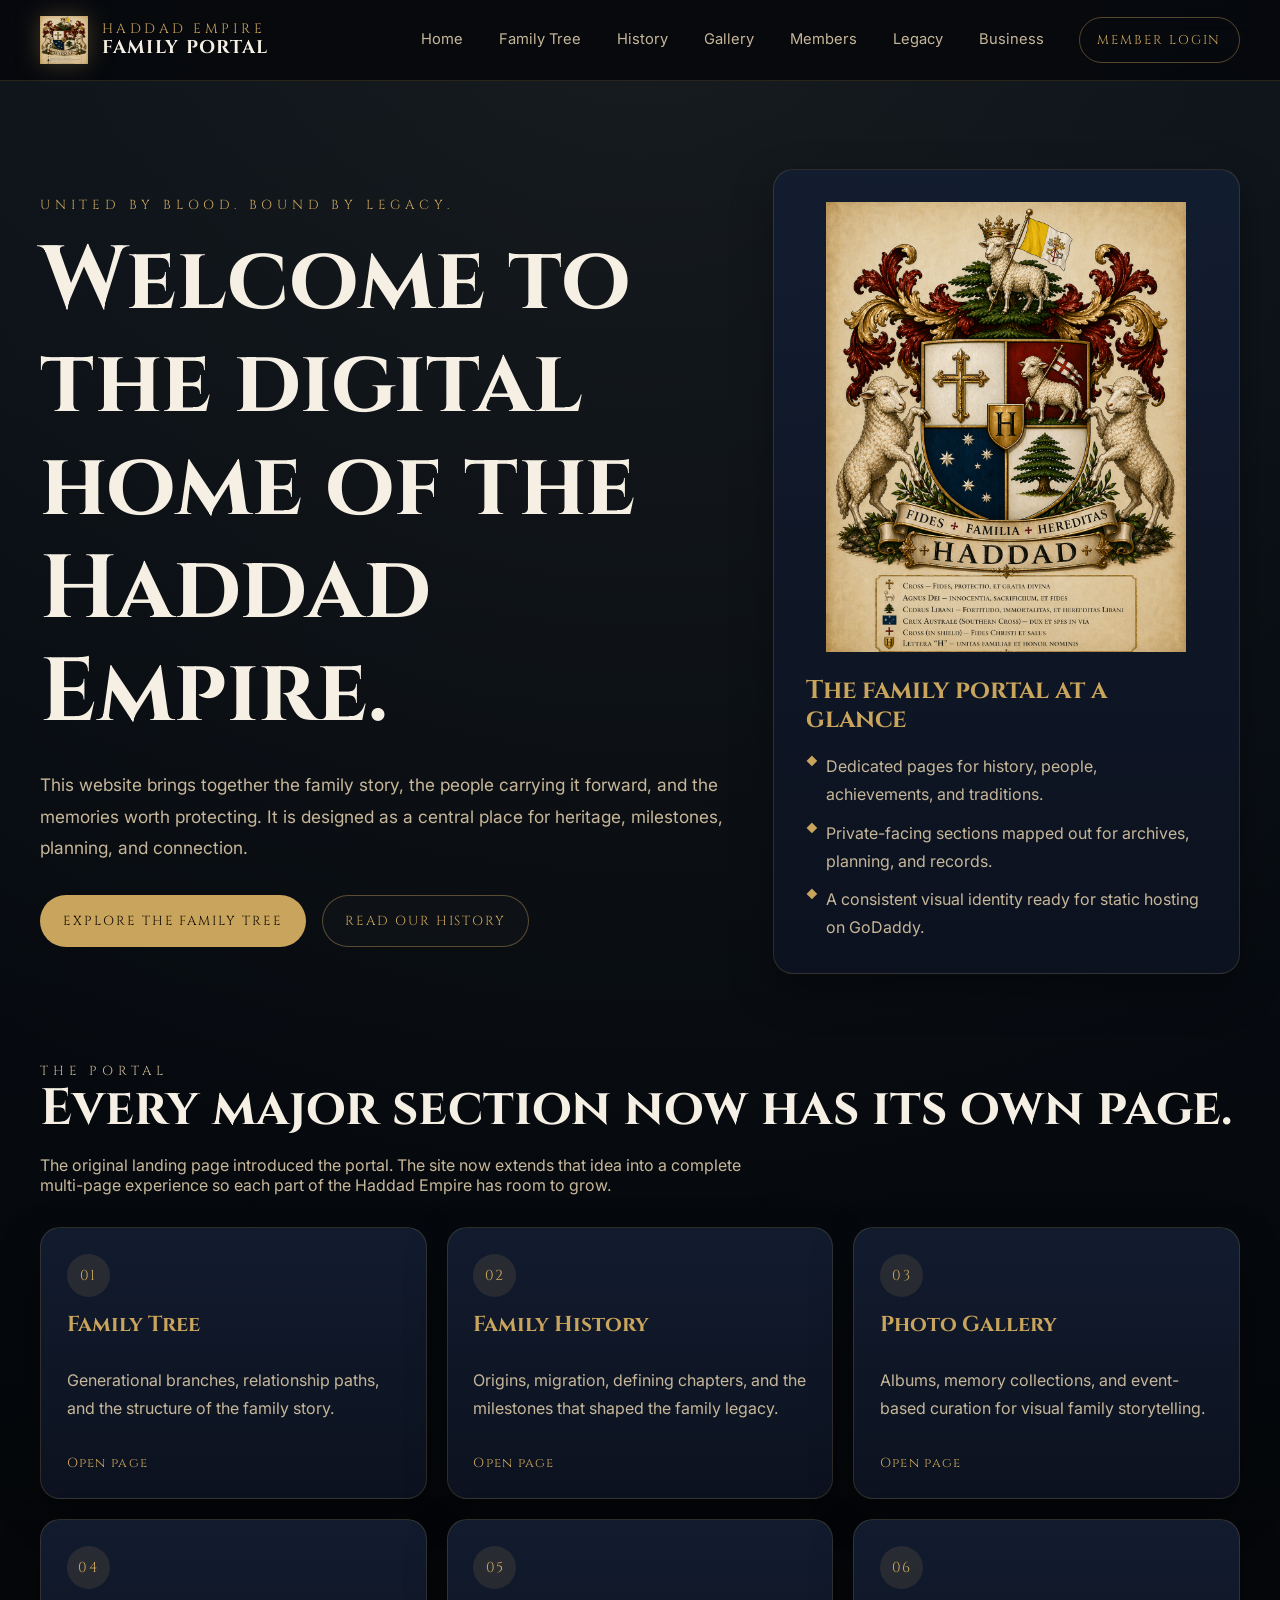
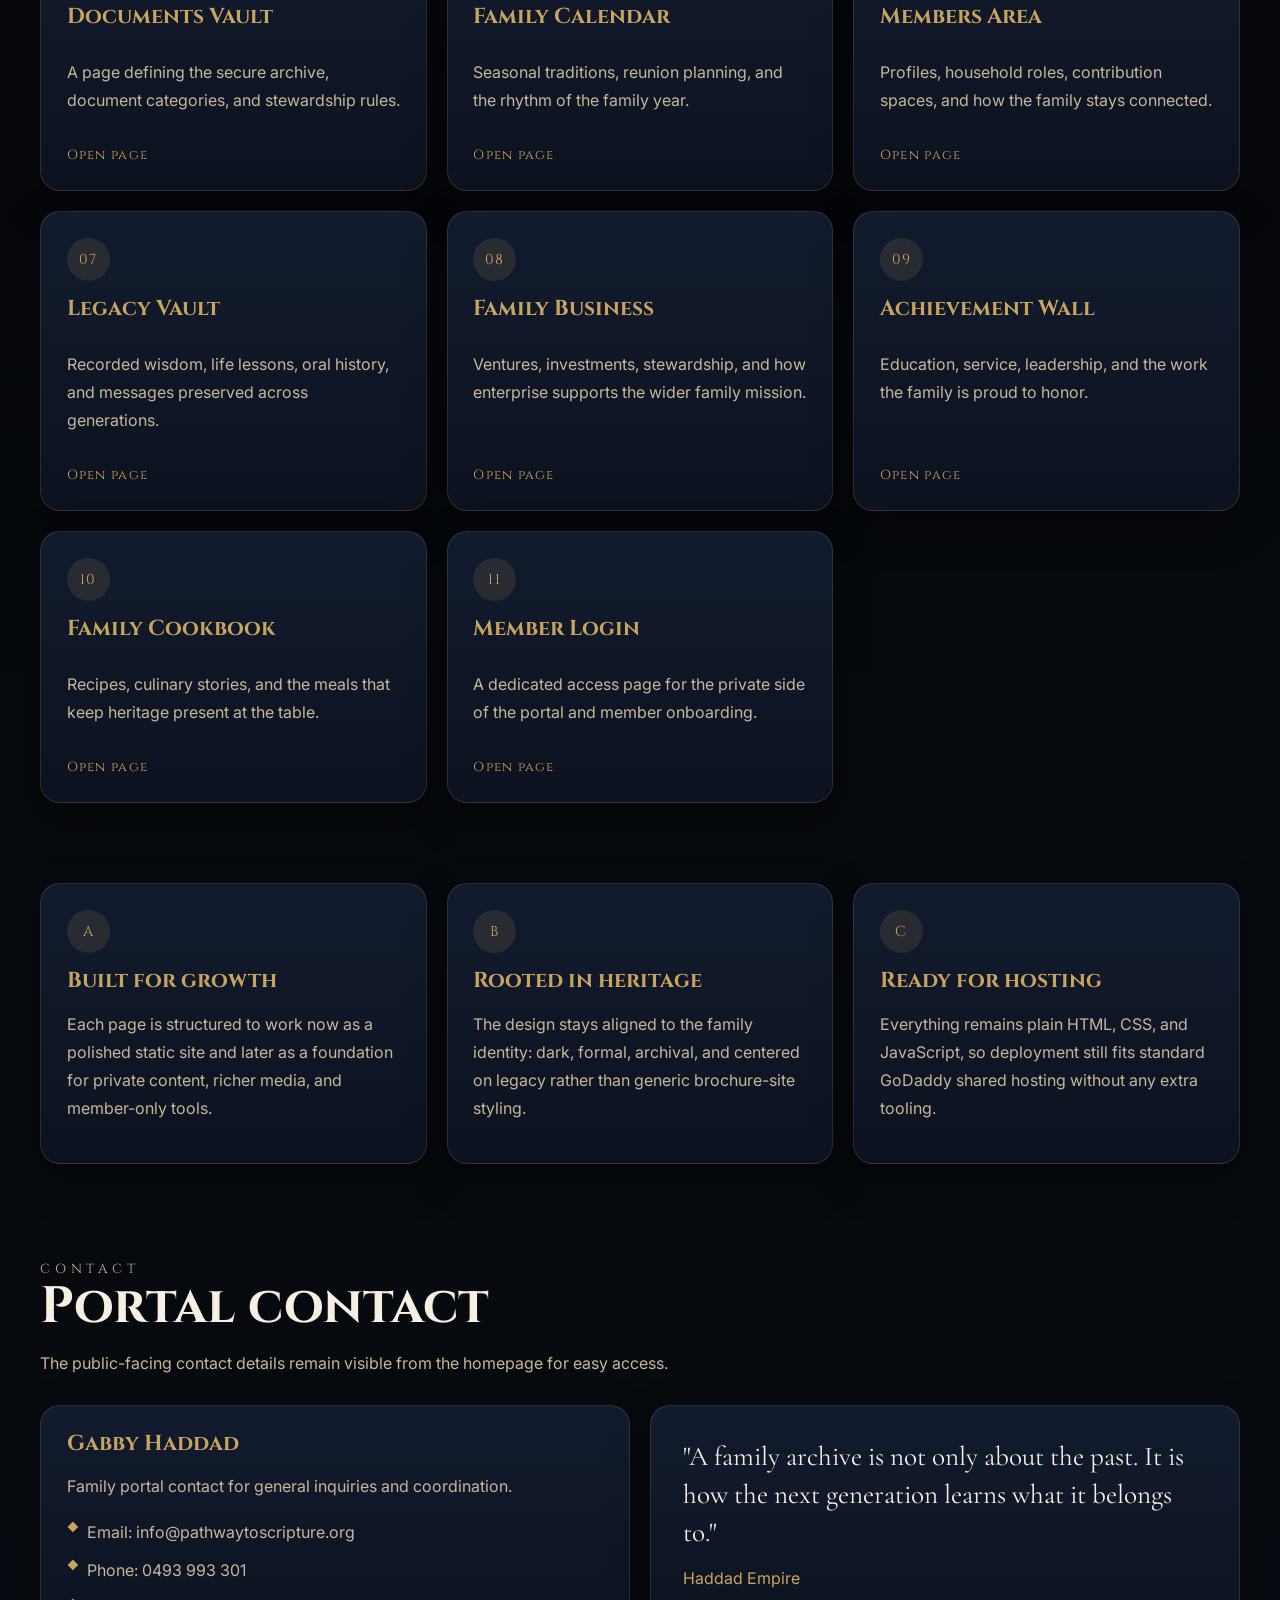
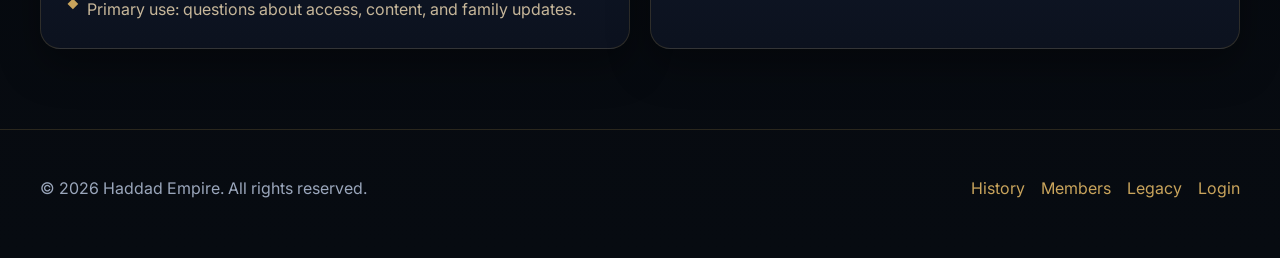
==== commit b974c1f3: "Restore all original pages, styles, and scripts from 89c1d75 Restored missing/empty HTML pages and s" ====
--- a/index.html
+++ b/index.html
@@ -3,1288 +3,242 @@
 <head>
   <meta charset="UTF-8" />
   <meta name="viewport" content="width=device-width, initial-scale=1.0" />
-  <title>Haddad Empire — Private Office, Heritage, and Strategic Stewardship</title>
+  <title>Haddad Empire | Home</title>
   <meta
     name="description"
-    content="The official digital headquarters of Haddad Empire — a private office platform for heritage stewardship, strategic initiatives, governance records, and legacy planning."
+    content="Haddad Empire is the digital home of the Haddad family, connecting our history, memories, traditions, and future across a complete family portal."
   />
   <link rel="preconnect" href="https://fonts.googleapis.com" />
   <link rel="preconnect" href="https://fonts.gstatic.com" crossorigin />
   <link
-    href="https://fonts.googleapis.com/css2?family=Cinzel:wght@400;600;700&family=Cormorant+Garamond:ital,wght@0,300;0,400;0,600;1,400&family=Inter:wght@300;400;500;600&display=swap"
+    href="https://fonts.googleapis.com/css2?family=Cinzel:wght@400;600;700&family=Cormorant+Garamond:wght@400;500;600&family=Inter:wght@300;400;500;600;700&display=swap"
     rel="stylesheet"
   />
-  <style>
-    :root {
-      --bg-dark: #05070a;
-      --bg-mid: #0f1724;
-      --bg-soft: #101826;
-      --gold: #c9a45c;
-      --gold-light: #e3c472;
-      --gold-dark: #8c7344;
-      --text-main: #efe2c2;
-      --text-muted: #bfa882;
-      --text-soft: #9ca3af;
-      --text-on-gold: #1a1206;
-      --card-bg: rgba(15, 23, 42, 0.92);
-      --card-border: rgba(201, 164, 92, 0.16);
-      --surface-border: rgba(201, 164, 92, 0.28);
-      --shadow-gold: 0 18px 40px rgba(5, 7, 10, 0.35);
-      --shell-width: 1200px;
-    }
-
-    * { margin: 0; padding: 0; box-sizing: border-box; }
-
-    html { scroll-behavior: smooth; }
-
-    body {
-      font-family: "Cormorant Garamond", Georgia, serif;
-      background:
-        radial-gradient(circle at top, rgba(201, 164, 92, 0.08), transparent 24%),
-        linear-gradient(180deg, var(--bg-mid) 0%, var(--bg-dark) 35%, #040507 100%);
-      color: var(--text-muted);
-      min-height: 100vh;
-      overflow-x: hidden;
-    }
-
-    a { color: inherit; }
-
-    .shell {
-      width: min(var(--shell-width), calc(100% - 48px));
-      margin: 0 auto;
-    }
-
-    .hero {
-      position: relative;
-      min-height: 100vh;
-      display: flex;
-      flex-direction: column;
-      background:
-        repeating-linear-gradient(
-          45deg,
-          rgba(201, 164, 92, 0.03) 0,
-          rgba(201, 164, 92, 0.03) 1px,
-          transparent 1px,
-          transparent 60px
-        ),
-        radial-gradient(ellipse at center, rgba(15, 23, 36, 0.98) 0%, var(--bg-dark) 72%);
-    }
-
-    .site-header {
-      position: sticky;
-      top: 0;
-      z-index: 20;
-      backdrop-filter: blur(14px);
-      background: rgba(5, 7, 10, 0.78);
-      border-bottom: 1px solid rgba(201, 164, 92, 0.2);
-    }
-
-    .header-inner {
-      min-height: 82px;
-      display: flex;
-      align-items: center;
-      justify-content: space-between;
-      gap: 24px;
-      padding: 18px 0;
-    }
-
-    .brand {
-      display: flex;
-      align-items: center;
-      gap: 12px;
-      text-decoration: none;
-      flex-shrink: 0;
-    }
-
-    .brand img {
-      height: 46px;
-      width: auto;
-      filter: drop-shadow(0 0 6px rgba(201, 164, 92, 0.25));
-    }
-
-    .brand span {
-      font-family: "Cinzel", serif;
-      font-size: 16px;
-      letter-spacing: 3px;
-      color: var(--gold);
-      text-transform: uppercase;
-    }
-
-    .nav-list {
-      list-style: none;
-      display: flex;
-      gap: 22px;
-      flex-wrap: wrap;
-      justify-content: center;
-    }
-
-    .nav-list a {
-      font-family: "Cormorant Garamond", serif;
-      font-size: 15px;
-      color: var(--text-muted);
-      text-decoration: none;
-      letter-spacing: 1px;
-      padding-bottom: 4px;
-      border-bottom: 1px solid transparent;
-      transition: color 0.3s ease, border-color 0.3s ease;
-    }
-
-    .nav-list a:hover,
-    .nav-list a:focus-visible,
-    .nav-list a.active {
-      color: var(--gold);
-      border-bottom-color: var(--gold);
-    }
-
-    .login-btn,
-    .btn,
-    .mini-link {
-      font-family: "Cinzel", serif;
-      text-decoration: none;
-      transition: all 0.3s ease;
-    }
-
-    .login-btn {
-      font-size: 12px;
-      letter-spacing: 1.5px;
-      color: var(--gold);
-      padding: 10px 20px;
-      border: 1px solid var(--gold);
-      flex-shrink: 0;
-    }
-
-    .login-btn:hover,
-    .login-btn:focus-visible {
-      background: var(--gold);
-      color: var(--text-on-gold);
-    }
-
-    .hero-content {
-      flex: 1;
-      display: grid;
-      grid-template-columns: 1.15fr 0.85fr;
-      gap: 48px;
-      align-items: center;
-      padding: 56px 0 88px;
-    }
-
-    .hero-copy {
-      max-width: 720px;
-    }
-
-    .crest {
-      width: min(420px, 65vw);
-      height: auto;
-      margin-bottom: 30px;
-      filter: drop-shadow(0 0 28px rgba(201, 164, 92, 0.35));
-    }
-
-    h1, h2, h3, h4 {
-      font-family: "Cinzel", serif;
-      color: var(--text-main);
-      font-weight: 400;
-    }
-
-    h1 {
-      font-size: clamp(48px, 8vw, 108px);
-      letter-spacing: 4px;
-      line-height: 0.98;
-      background: linear-gradient(180deg, var(--gold-light) 0%, var(--gold) 50%, var(--gold-dark) 100%);
-      -webkit-background-clip: text;
-      -webkit-text-fill-color: transparent;
-      background-clip: text;
-      margin-bottom: 18px;
-    }
-
-    .divider {
-      display: flex;
-      align-items: center;
-      gap: 14px;
-      margin-bottom: 24px;
-      width: 100%;
-      max-width: 700px;
-    }
-
-    .divider-line {
-      flex: 1;
-      height: 1px;
-      background: linear-gradient(90deg, transparent, var(--gold-dark), transparent);
-    }
-
-    .divider-dots {
-      display: flex;
-      gap: 8px;
-    }
-
-    .divider-dots span {
-      width: 5px;
-      height: 5px;
-      background: var(--gold);
-      transform: rotate(45deg);
-    }
-
-    .tagline {
-      font-size: 24px;
-      font-style: italic;
-      color: var(--gold);
-      letter-spacing: 1px;
-      margin-bottom: 26px;
-    }
-
-    .description,
-    .body-copy {
-      font-size: 18px;
-      line-height: 1.75;
-      color: var(--text-muted);
-    }
-
-    .description {
-      max-width: 680px;
-      margin-bottom: 40px;
-    }
-
-    .cta-group {
-      display: flex;
-      gap: 16px;
-      flex-wrap: wrap;
-    }
-
-    .btn {
-      display: inline-flex;
-      align-items: center;
-      justify-content: center;
-      font-size: 12px;
-      letter-spacing: 2px;
-      text-transform: uppercase;
-      padding: 16px 28px;
-      border: 1px solid var(--gold);
-    }
-
-    .btn-primary {
-      background: var(--gold);
-      color: var(--text-on-gold);
-    }
-
-    .btn-primary:hover,
-    .btn-primary:focus-visible {
-      background: var(--gold-light);
-      border-color: var(--gold-light);
-    }
-
-    .btn-secondary {
-      background: transparent;
-      color: var(--gold);
-    }
-
-    .btn-secondary:hover,
-    .btn-secondary:focus-visible {
-      background: rgba(201, 164, 92, 0.1);
-    }
-
-    .hero-panel,
-    .content-card,
-    .detail-card,
-    .stat-card,
-    .timeline-item,
-    .event-card,
-    .member-card,
-    .quote-panel,
-    .contact-card,
-    .access-card {
-      background: var(--card-bg);
-      border: 1px solid var(--card-border);
-      box-shadow: var(--shadow-gold);
-    }
-
-    .hero-panel {
-      padding: 34px;
-      border-radius: 24px;
-      display: grid;
-      gap: 18px;
-    }
-
-    .eyebrow {
-      font-family: "Cinzel", serif;
-      color: var(--gold);
-      font-size: 0.82rem;
-      letter-spacing: 0.36em;
-      text-transform: uppercase;
-    }
-
-    .hero-panel h2,
-    .section-header h2 {
-      font-size: clamp(30px, 4vw, 46px);
-      line-height: 1.08;
-      margin-bottom: 14px;
-    }
-
-    .section-stack {
-      padding: 92px 0;
-      border-top: 1px solid rgba(201, 164, 92, 0.12);
-    }
-
-    .portal-section {
-      padding-top: 108px;
-    }
-
-    .section-header {
-      margin-bottom: 42px;
-      max-width: 780px;
-    }
-
-    .section-intro {
-      font-family: "Inter", sans-serif;
-      font-size: 0.95rem;
-      line-height: 1.8;
-      color: var(--text-soft);
-      max-width: 720px;
-    }
-
-    .portal-header {
-      text-align: center;
-      margin-bottom: 64px;
-    }
-
-    .portal-title {
-      font-size: clamp(42px, 6vw, 64px);
-      font-style: italic;
-      margin-bottom: 18px;
-    }
-
-    .portal-divider {
-      color: var(--gold);
-      font-size: 0.7rem;
-      letter-spacing: 0.6em;
-    }
-
-    .feature-grid,
-    .two-column-grid,
-    .three-column-grid,
-    .gallery-grid,
-    .member-grid,
-    .contact-grid,
-    .stats-grid {
-      display: grid;
-      gap: 18px;
-    }
-
-    .feature-grid {
-      grid-template-columns: repeat(4, minmax(0, 1fr));
-    }
-
-    .feature-card {
-      min-height: 100%;
-      padding: 30px;
-      display: flex;
-      flex-direction: column;
-      gap: 14px;
-      border-radius: 22px;
-      background-color: var(--card-bg);
-      border: 1px solid var(--card-border);
-      transition: border-color 0.3s ease, transform 0.3s ease, background 0.3s ease;
-    }
-
-    .feature-card:hover,
-    .feature-card:focus-visible {
-      border-color: rgba(201, 164, 92, 0.42);
-      transform: translateY(-3px);
-      background: rgba(17, 25, 45, 0.96);
-    }
-
-    .feature-card.wide { grid-column: span 2; }
-
-    .feature-link {
-      text-decoration: none;
-      color: inherit;
-    }
-
-    .feature-link::after {
-      content: "Open section";
-      margin-top: auto;
-      font-family: "Cinzel", serif;
-      font-size: 0.7rem;
-      letter-spacing: 0.18em;
-      text-transform: uppercase;
-      color: var(--gold);
-    }
-
-    .card-icon {
-      width: 28px;
-      height: 28px;
-      color: var(--gold);
-      flex-shrink: 0;
-    }
-
-    .card-title {
-      font-size: 1.22rem;
-      font-weight: 600;
-      color: var(--gold);
-      line-height: 1.2;
-    }
-
-    .card-text,
-    .list-text,
-    .micro-copy {
-      font-family: "Inter", sans-serif;
-      font-size: 0.9rem;
-      line-height: 1.75;
-      color: var(--text-soft);
-    }
-
-    .two-column-grid {
-      grid-template-columns: minmax(0, 1.2fr) minmax(300px, 0.8fr);
-      align-items: start;
-    }
-
-    .three-column-grid,
-    .gallery-grid,
-    .member-grid,
-    .contact-grid,
-    .stats-grid {
-      grid-template-columns: repeat(3, minmax(0, 1fr));
-    }
-
-    .content-card,
-    .detail-card,
-    .timeline-item,
-    .event-card,
-    .member-card,
-    .quote-panel,
-    .contact-card,
-    .access-card {
-      padding: 28px;
-      border-radius: 22px;
-    }
-
-    .content-card h3,
-    .detail-card h3,
-    .timeline-item h3,
-    .event-card h3,
-    .member-card h3,
-    .quote-panel h3,
-    .contact-card h3,
-    .access-card h3 {
-      margin-bottom: 12px;
-      font-size: 1.45rem;
-      color: var(--gold);
-    }
-
-    .detail-list,
-    .check-list,
-    .timeline-list,
-    .contact-list {
-      list-style: none;
-      display: grid;
-      gap: 12px;
-    }
-
-    .detail-list li,
-    .check-list li,
-    .timeline-list li,
-    .contact-list li {
-      position: relative;
-      padding-left: 18px;
-      font-family: "Inter", sans-serif;
-      font-size: 0.9rem;
-      line-height: 1.7;
-      color: var(--text-soft);
-    }
-
-    .detail-list li::before,
-    .check-list li::before,
-    .timeline-list li::before,
-    .contact-list li::before {
-      content: "";
-      position: absolute;
-      left: 0;
-      top: 0.72em;
-      width: 6px;
-      height: 6px;
-      transform: rotate(45deg);
-      background: var(--gold);
-    }
-
-    .stats-grid {
-      margin-top: 26px;
-    }
-
-    .stat-card {
-      padding: 22px;
-      border-radius: 20px;
-      text-align: center;
-    }
-
-    .stat-number {
-      display: block;
-      font-family: "Cinzel", serif;
-      font-size: 2rem;
-      color: var(--gold-light);
-      margin-bottom: 6px;
-    }
-
-    .stat-label {
-      font-family: "Inter", sans-serif;
-      font-size: 0.82rem;
-      letter-spacing: 0.08em;
-      text-transform: uppercase;
-      color: var(--text-soft);
-    }
-
-    .timeline {
-      display: grid;
-      gap: 18px;
-    }
-
-    .timeline-meta {
-      font-family: "Cinzel", serif;
-      font-size: 0.8rem;
-      letter-spacing: 0.16em;
-      color: var(--gold);
-      text-transform: uppercase;
-      margin-bottom: 10px;
-    }
-
-    .gallery-card {
-      min-height: 220px;
-      display: flex;
-      flex-direction: column;
-      justify-content: flex-end;
-      gap: 10px;
-      background:
-        linear-gradient(180deg, rgba(5, 7, 10, 0.08), rgba(5, 7, 10, 0.88)),
-        linear-gradient(135deg, rgba(201, 164, 92, 0.22), rgba(15, 23, 42, 0.88));
-    }
-
-    .gallery-card:nth-child(2) {
-      background:
-        linear-gradient(180deg, rgba(5, 7, 10, 0.08), rgba(5, 7, 10, 0.88)),
-        linear-gradient(135deg, rgba(92, 130, 201, 0.18), rgba(15, 23, 42, 0.88));
-    }
-
-    .gallery-card:nth-child(3) {
-      background:
-        linear-gradient(180deg, rgba(5, 7, 10, 0.08), rgba(5, 7, 10, 0.88)),
-        linear-gradient(135deg, rgba(144, 201, 92, 0.16), rgba(15, 23, 42, 0.88));
-    }
-
-    .gallery-card:nth-child(4) {
-      background:
-        linear-gradient(180deg, rgba(5, 7, 10, 0.08), rgba(5, 7, 10, 0.88)),
-        linear-gradient(135deg, rgba(201, 92, 150, 0.16), rgba(15, 23, 42, 0.88));
-    }
-
-    .gallery-card .micro-copy,
-    .member-role,
-    .event-meta,
-    .quote-source {
-      color: var(--text-muted);
-    }
-
-    .event-meta,
-    .member-role,
-    .quote-source {
-      font-family: "Inter", sans-serif;
-      font-size: 0.8rem;
-      letter-spacing: 0.08em;
-      text-transform: uppercase;
-    }
-
-    .member-card {
-      display: grid;
-      gap: 10px;
-    }
-
-    .quote-panel blockquote {
-      font-size: 1.35rem;
-      line-height: 1.6;
-      color: var(--text-main);
-      font-style: italic;
-    }
-
-    .mini-link {
-      display: inline-block;
-      margin-top: 12px;
-      font-size: 0.72rem;
-      letter-spacing: 0.16em;
-      text-transform: uppercase;
-      color: var(--gold);
-    }
-
-    .cta-band {
-      margin-top: 42px;
-      padding: 28px 30px;
-      border: 1px solid var(--surface-border);
-      border-radius: 24px;
-      display: flex;
-      justify-content: space-between;
-      align-items: center;
-      gap: 18px;
-      background: linear-gradient(135deg, rgba(201, 164, 92, 0.08), rgba(15, 23, 42, 0.72));
-    }
-
-    .cta-band h3 {
-      margin-bottom: 6px;
-      font-size: 1.65rem;
-      color: var(--text-main);
-    }
-
-    .contact-card a,
-    .footer-links a {
-      color: var(--gold);
-      text-decoration: none;
-    }
-
-    .site-footer {
-      border-top: 1px solid rgba(201, 164, 92, 0.18);
-      padding: 30px 0 48px;
-    }
-
-    .footer-inner {
-      display: flex;
-      justify-content: space-between;
-      align-items: center;
-      gap: 16px;
-      flex-wrap: wrap;
-    }
-
-    .footer-links {
-      display: flex;
-      gap: 18px;
-      flex-wrap: wrap;
-      font-family: "Inter", sans-serif;
-      font-size: 0.88rem;
-    }
-
-    @media (max-width: 1100px) {
-      .header-inner,
-      .hero-content,
-      .cta-band,
-      .footer-inner {
-        grid-template-columns: 1fr;
-        flex-direction: column;
-        align-items: flex-start;
-      }
-
-      .hero-content,
-      .two-column-grid,
-      .three-column-grid,
-      .gallery-grid,
-      .member-grid,
-      .contact-grid,
-      .stats-grid,
-      .feature-grid {
-        grid-template-columns: repeat(2, minmax(0, 1fr));
-      }
-
-      .hero-copy,
-      .hero-panel,
-      .two-column-grid > *,
-      .three-column-grid > *,
-      .gallery-grid > *,
-      .member-grid > *,
-      .contact-grid > *,
-      .stats-grid > * {
-        width: 100%;
-      }
-    }
-
-    @media (max-width: 760px) {
-      .shell { width: min(var(--shell-width), calc(100% - 32px)); }
-
-      .site-header { position: static; }
-
-      .header-inner {
-        align-items: flex-start;
-      }
-
-      .nav-list,
-      .cta-group,
-      .footer-links {
-        gap: 12px;
-      }
-
-      .feature-grid,
-      .hero-content,
-      .two-column-grid,
-      .three-column-grid,
-      .gallery-grid,
-      .member-grid,
-      .contact-grid,
-      .stats-grid {
-        grid-template-columns: 1fr;
-      }
-
-      .feature-card.wide { grid-column: span 1; }
-
-      .section-stack,
-      .portal-section {
-        padding-top: 72px;
-        padding-bottom: 72px;
-      }
-
-      .hero-content {
-        padding-top: 44px;
-      }
-
-      .crest {
-        width: min(320px, 75vw);
-      }
-    }
-  </style>
+  <link rel="stylesheet" href="styles.css" />
 </head>
 <body>
-  <section class="hero" id="top">
+  <a class="skip-link" href="#main-content">Skip to main content</a>
+
+  <div class="site-shell">
     <header class="site-header">
-      <div class="shell header-inner">
-        <a href="#top" class="brand">
-          <img src="assets/Haddad-crest.png" alt="Haddad Empire Emblem" />
-          <span>Haddad Empire</span>
+      <div class="container">
+        <a class="brand" href="index.html" aria-label="Go to the Haddad Empire homepage">
+          <img src="assets/Haddad-crest.png" alt="Haddad Empire crest" />
+          <span class="brand-mark">Haddad Empire<strong>Family Portal</strong></span>
         </a>
-        <nav aria-label="Primary">
-          <ul class="nav-list">
-            <li><a href="#top" class="active">Home</a></li>
-            <li><a href="#family-tree">Structure</a></li>
-            <li><a href="#history">Heritage</a></li>
-            <li><a href="#gallery">Portfolio</a></li>
-            <li><a href="#vault">Records</a></li>
-            <li><a href="#calendar">Agenda</a></li>
-            <li><a href="#members">Leadership</a></li>
-            <li><a href="#legacy">Legacy</a></li>
-            <li><a href="#business">Ventures</a></li>
+
+        <button
+          class="menu-toggle"
+          type="button"
+          aria-expanded="false"
+          aria-controls="site-navigation"
+          data-menu-toggle
+        >
+          Menu
+        </button>
+
+        <nav class="site-nav" id="site-navigation" aria-label="Primary" data-site-nav>
+          <ul>
+            <li><a href="index.html" data-nav-link>Home</a></li>
+            <li><a href="family-tree.html" data-nav-link>Family Tree</a></li>
+            <li><a href="history.html" data-nav-link>History</a></li>
+            <li><a href="gallery.html" data-nav-link>Gallery</a></li>
+            <li><a href="members.html" data-nav-link>Members</a></li>
+            <li><a href="legacy.html" data-nav-link>Legacy</a></li>
+            <li><a href="business.html" data-nav-link>Business</a></li>
           </ul>
         </nav>
-        <a href="#member-access" class="login-btn">Private Access</a>
+
+        <a class="header-cta" href="login.html">Member Login</a>
       </div>
     </header>
 
-    <main class="shell hero-content">
-      <div class="hero-copy">
-        <img class="crest" src="assets/Haddad-crest.png" alt="Haddad Empire Crest" />
-        <h1>Haddad Empire</h1>
-        <div class="divider" aria-hidden="true">
-          <div class="divider-line"></div>
-          <div class="divider-dots"><span></span><span></span><span></span></div>
-          <div class="divider-line"></div>
-        </div>
-        <p class="tagline">Governance. Heritage. Stewardship.</p>
-        <p class="description">
-          Welcome to the official digital headquarters of Haddad Empire — a private-office
-          environment for governance, archival continuity, strategic visibility, and
-          intergenerational stewardship across the broader Haddad legacy.
-        </p>
-        <div class="cta-group">
-          <a href="#portal" class="btn btn-primary">Enter the Private Portal</a>
-          <a href="#history" class="btn btn-secondary">Review Heritage</a>
-        </div>
+    <main id="main-content">
+      <section class="home-hero">
+        <div class="container">
+          <div>
+            <p class="eyebrow">United by Blood. Bound by Legacy.</p>
+            <h1>Welcome to the digital home of the Haddad Empire.</h1>
+            <p class="lead">
+              This website brings together the family story, the people carrying it
+              forward, and the memories worth protecting. It is designed as a central
+              place for heritage, milestones, planning, and connection.
+            </p>
+            <div class="hero-actions">
+              <a class="btn btn-primary" href="family-tree.html">Explore the Family Tree</a>
+              <a class="btn btn-secondary" href="history.html">Read Our History</a>
+            </div>
+          </div>
+
+          <aside class="hero-panel" aria-label="Portal overview">
+            <img src="assets/Haddad-crest.png" alt="Haddad Empire crest artwork" />
+            <h2>The family portal at a glance</h2>
+            <ul>
+              <li>Dedicated pages for history, people, achievements, and traditions.</li>
+              <li>Private-facing sections mapped out for archives, planning, and records.</li>
+              <li>A consistent visual identity ready for static hosting on GoDaddy.</li>
+            </ul>
+          </aside>
+        </div>
+      </section>
+
+      <section class="section">
+        <div class="container">
+          <div class="section-head">
+            <p class="eyebrow">The Portal</p>
+            <h2>Every major section now has its own page.</h2>
+            <p>
+              The original landing page introduced the portal. The site now extends that
+              idea into a complete multi-page experience so each part of the Haddad Empire
+              has room to grow.
+            </p>
+          </div>
+
+          <div class="portal-grid">
+            <a class="card portal-card" href="family-tree.html">
+              <span class="card-icon">01</span>
+              <h3>Family Tree</h3>
+              <p>Generational branches, relationship paths, and the structure of the family story.</p>
+              <span class="card-footer">Open page</span>
+            </a>
+            <a class="card portal-card" href="history.html">
+              <span class="card-icon">02</span>
+              <h3>Family History</h3>
+              <p>Origins, migration, defining chapters, and the milestones that shaped the family legacy.</p>
+              <span class="card-footer">Open page</span>
+            </a>
+            <a class="card portal-card" href="gallery.html">
+              <span class="card-icon">03</span>
+              <h3>Photo Gallery</h3>
+              <p>Albums, memory collections, and event-based curation for visual family storytelling.</p>
+              <span class="card-footer">Open page</span>
+            </a>
+            <a class="card portal-card" href="vault.html">
+              <span class="card-icon">04</span>
+              <h3>Documents Vault</h3>
+              <p>A page defining the secure archive, document categories, and stewardship rules.</p>
+              <span class="card-footer">Open page</span>
+            </a>
+            <a class="card portal-card" href="calendar.html">
+              <span class="card-icon">05</span>
+              <h3>Family Calendar</h3>
+              <p>Seasonal traditions, reunion planning, and the rhythm of the family year.</p>
+              <span class="card-footer">Open page</span>
+            </a>
+            <a class="card portal-card" href="members.html">
+              <span class="card-icon">06</span>
+              <h3>Members Area</h3>
+              <p>Profiles, household roles, contribution spaces, and how the family stays connected.</p>
+              <span class="card-footer">Open page</span>
+            </a>
+            <a class="card portal-card" href="legacy.html">
+              <span class="card-icon">07</span>
+              <h3>Legacy Vault</h3>
+              <p>Recorded wisdom, life lessons, oral history, and messages preserved across generations.</p>
+              <span class="card-footer">Open page</span>
+            </a>
+            <a class="card portal-card" href="business.html">
+              <span class="card-icon">08</span>
+              <h3>Family Business</h3>
+              <p>Ventures, investments, stewardship, and how enterprise supports the wider family mission.</p>
+              <span class="card-footer">Open page</span>
+            </a>
+            <a class="card portal-card" href="achievements.html">
+              <span class="card-icon">09</span>
+              <h3>Achievement Wall</h3>
+              <p>Education, service, leadership, and the work the family is proud to honor.</p>
+              <span class="card-footer">Open page</span>
+            </a>
+            <a class="card portal-card" href="cookbook.html">
+              <span class="card-icon">10</span>
+              <h3>Family Cookbook</h3>
+              <p>Recipes, culinary stories, and the meals that keep heritage present at the table.</p>
+              <span class="card-footer">Open page</span>
+            </a>
+            <a class="card portal-card" href="login.html">
+              <span class="card-icon">11</span>
+              <h3>Member Login</h3>
+              <p>A dedicated access page for the private side of the portal and member onboarding.</p>
+              <span class="card-footer">Open page</span>
+            </a>
+          </div>
+        </div>
+      </section>
+
+      <section class="section">
+        <div class="container">
+          <div class="grid-3">
+            <article class="card">
+              <span class="card-icon">A</span>
+              <h3>Built for growth</h3>
+              <p>
+                Each page is structured to work now as a polished static site and later as a
+                foundation for private content, richer media, and member-only tools.
+              </p>
+            </article>
+            <article class="card">
+              <span class="card-icon">B</span>
+              <h3>Rooted in heritage</h3>
+              <p>
+                The design stays aligned to the family identity: dark, formal, archival, and
+                centered on legacy rather than generic brochure-site styling.
+              </p>
+            </article>
+            <article class="card">
+              <span class="card-icon">C</span>
+              <h3>Ready for hosting</h3>
+              <p>
+                Everything remains plain HTML, CSS, and JavaScript, so deployment still fits
+                standard GoDaddy shared hosting without any extra tooling.
+              </p>
+            </article>
+          </div>
+        </div>
+      </section>
+
+      <section class="section">
+        <div class="container">
+          <div class="section-head">
+            <p class="eyebrow">Contact</p>
+            <h2>Portal contact</h2>
+            <p>The public-facing contact details remain visible from the homepage for easy access.</p>
+          </div>
+
+          <div class="grid-2">
+            <article class="card">
+              <h3>Gabby Haddad</h3>
+              <p>Family portal contact for general inquiries and coordination.</p>
+              <ul>
+                <li>Email: <a href="mailto:info@pathwaytoscripture.org">info@pathwaytoscripture.org</a></li>
+                <li>Phone: <a href="tel:+61493993301">0493 993 301</a></li>
+                <li>Primary use: questions about access, content, and family updates.</li>
+              </ul>
+            </article>
+            <aside class="quote-card">
+              <blockquote>
+                "A family archive is not only about the past. It is how the next generation
+                learns what it belongs to."
+              </blockquote>
+              <cite>Haddad Empire</cite>
+            </aside>
+          </div>
+        </div>
+      </section>
+    </main>
+
+    <footer class="footer">
+      <div class="container">
+        <p>&copy; <span data-current-year></span> Haddad Empire. All rights reserved.</p>
+        <nav class="footer-nav" aria-label="Footer">
+          <a href="history.html">History</a>
+          <a href="members.html">Members</a>
+          <a href="legacy.html">Legacy</a>
+          <a href="login.html">Login</a>
+        </nav>
       </div>
-
-      <aside class="hero-panel" aria-label="Portal overview">
-        <p class="eyebrow">Private Office Platform</p>
-        <h2>A structured platform for governance, records, and long-term strategic continuity.</h2>
-        <p class="card-text">
-          The Haddad Empire portal is positioned as a formal executive platform — bringing
-          together organizational structure, heritage records, strategic initiatives,
-          leadership profiles, legacy materials, and operating priorities.
-        </p>
-        <ul class="check-list">
-          <li>Executive navigation across every major domain</li>
-          <li>Dedicated sections for governance, heritage, and records</li>
-          <li>Structured content ready for controlled internal updates</li>
-        </ul>
-      </aside>
-    </main>
-  </section>
-
-  <section class="portal-section section-stack" id="portal">
-    <div class="shell">
-      <header class="portal-header">
-        <p class="eyebrow">The Portal</p>
-        <h2 class="portal-title">Explore the Empire</h2>
-        <div class="portal-divider" aria-hidden="true">• ◆ •</div>
-      </header>
-
-      <div class="feature-grid">
-        <a href="#family-tree" class="feature-card feature-link wide">
-          <svg class="card-icon" viewBox="0 0 24 24" fill="none" stroke="currentColor" stroke-width="1.5"><path d="M12 22V12"/><path d="M12 12 8 8"/><path d="M12 12 16 8"/><circle cx="8" cy="6" r="3"/><circle cx="16" cy="6" r="3"/></svg>
-          <h3 class="card-title">Organizational Structure</h3>
-          <p class="card-text">Leadership branches, principal households, and the structural relationships that define the Haddad network.</p>
-        </a>
-        <a href="#history" class="feature-card feature-link">
-          <svg class="card-icon" viewBox="0 0 24 24" fill="none" stroke="currentColor" stroke-width="1.5"><path d="M8 21h12a2 2 0 0 0 2-2V5a2 2 0 0 0-2-2H8a2 2 0 0 0-2 2v14a2 2 0 0 0 2 2z"/><path d="M6 5H4a2 2 0 0 0-2 2v12a2 2 0 0 0 2 2h2"/><path d="M12 7v10"/></svg>
-          <h3 class="card-title">Heritage</h3>
-          <p class="card-text">Foundational history, migration milestones, institutional values, and the defining chapters behind the name.</p>
-        </a>
-        <a href="#gallery" class="feature-card feature-link">
-          <svg class="card-icon" viewBox="0 0 24 24" fill="none" stroke="currentColor" stroke-width="1.5"><rect x="3" y="3" width="18" height="18" rx="2"/><path d="M3 9h18"/><path d="M9 21V9"/></svg>
-          <h3 class="card-title">Portfolio Archive</h3>
-          <p class="card-text">A curated visual archive for milestone events, formal documentation, historic imagery, and brand-worthy records.</p>
-        </a>
-        <a href="#vault" class="feature-card feature-link">
-          <svg class="card-icon" viewBox="0 0 24 24" fill="none" stroke="currentColor" stroke-width="1.5"><rect x="5" y="11" width="14" height="10" rx="2"/><path d="M7 11V7a5 5 0 0 1 10 0v4"/></svg>
-          <h3 class="card-title">Records Vault</h3>
-          <p class="card-text">Protected governance records, formal certificates, estate materials, and sensitive reference documentation.</p>
-        </a>
-        <a href="#calendar" class="feature-card feature-link wide">
-          <svg class="card-icon" viewBox="0 0 24 24" fill="none" stroke="currentColor" stroke-width="1.5"><rect x="4" y="5" width="16" height="16" rx="2"/><path d="M16 3v4"/><path d="M8 3v4"/><path d="M4 9h16"/></svg>
-          <h3 class="card-title">Executive Agenda</h3>
-          <p class="card-text">A consolidated schedule for key dates, planning cycles, milestone reviews, and high-priority coordination points.</p>
-        </a>
-        <a href="#members" class="feature-card feature-link">
-          <svg class="card-icon" viewBox="0 0 24 24" fill="none" stroke="currentColor" stroke-width="1.5"><path d="M20 21v-2a4 4 0 0 0-4-4H8a4 4 0 0 0-4 4v2"/><circle cx="12" cy="7" r="4"/></svg>
-          <h3 class="card-title">Leadership Directory</h3>
-          <p class="card-text">Principal profiles, biographies, roles, and governance responsibilities arranged in one authoritative view.</p>
-        </a>
-        <a href="#legacy" class="feature-card feature-link">
-          <svg class="card-icon" viewBox="0 0 24 24" fill="none" stroke="currentColor" stroke-width="1.5"><circle cx="12" cy="12" r="9"/><circle cx="12" cy="12" r="4"/><path d="M12 3v2"/><path d="M12 19v2"/><path d="M3 12h2"/><path d="M19 12h2"/></svg>
-          <h3 class="card-title">Legacy Vault</h3>
-          <p class="card-text">Legacy directives, institutional values, formal statements, and preserved guidance intended for future stewardship.</p>
-        </a>
-        <a href="#business" class="feature-card feature-link">
-          <svg class="card-icon" viewBox="0 0 24 24" fill="none" stroke="currentColor" stroke-width="1.5"><path d="M4 21h16"/><path d="M6 21V7l6-4 6 4v14"/><path d="M9 21V11"/><path d="M15 21V11"/><path d="M6 11h12"/></svg>
-          <h3 class="card-title">Strategic Ventures</h3>
-          <p class="card-text">Operating ventures, investment interests, opportunity tracking, and the practical framework behind growth.</p>
-        </a>
-        <a href="#achievement-wall" class="feature-card feature-link">
-          <svg class="card-icon" viewBox="0 0 24 24" fill="none" stroke="currentColor" stroke-width="1.5"><path d="M6 9H4v2a5 5 0 0 0 5 5h6a5 5 0 0 0 5-5V9h-2"/><path d="M8 9V5h8v4"/><path d="M12 19v3"/><path d="M9 22h6"/></svg>
-          <h3 class="card-title">Institutional Milestones</h3>
-          <p class="card-text">Academic, civic, commercial, and leadership milestones presented as part of the empire’s performance record.</p>
-        </a>
-        <a href="#cookbook" class="feature-card feature-link">
-          <svg class="card-icon" viewBox="0 0 24 24" fill="none" stroke="currentColor" stroke-width="1.5"><path d="M3 17h18"/><path d="M4 17a8 8 0 0 1 16 0"/><path d="M12 9V5"/></svg>
-          <h3 class="card-title">Hospitality Archive</h3>
-          <p class="card-text">Signature hosting standards, ceremonial menus, and tradition-led culinary records supporting institutional culture.</p>
-        </a>
-      </div>
-    </div>
-  </section>
-
-  <section class="section-stack" id="family-tree">
-    <div class="shell">
-      <header class="section-header">
-        <p class="eyebrow">Structure</p>
-        <h2>The principal branches of Haddad Empire presented as a formal operating structure.</h2>
-        <p class="section-intro">
-          This section reframes the broader network as an organized structure, making it easier
-          to track key branches, succession lines, primary households, and governance relationships.
-        </p>
-      </header>
-
-      <div class="two-column-grid">
-        <article class="content-card">
-          <h3>Structural overview</h3>
-          <p class="body-copy">
-            The Haddad structure is designed as a living institutional record. It can begin with
-            founding principals, branch into major lines of stewardship, and expand with profile
-            data, dates, notes, and decision-relevant reference points over time.
-          </p>
-          <div class="stats-grid">
-            <div class="stat-card">
-              <span class="stat-number">4+</span>
-              <span class="stat-label">Stewardship tiers</span>
-            </div>
-            <div class="stat-card">
-              <span class="stat-number">1</span>
-              <span class="stat-label">Unified reference model</span>
-            </div>
-            <div class="stat-card">
-              <span class="stat-number">∞</span>
-              <span class="stat-label">Future expansion capacity</span>
-            </div>
-          </div>
-        </article>
-
-        <aside class="detail-card">
-          <h3>Recommended record fields</h3>
-          <ul class="detail-list">
-            <li>Formal name, preferred title, and branch designation</li>
-            <li>Key dates, succession notes, and memorial references</li>
-            <li>Relationship mapping across principal lines</li>
-            <li>Formal portraits and executive biographies</li>
-            <li>Career, service, and governance highlights</li>
-          </ul>
-        </aside>
-      </div>
-    </div>
-  </section>
-
-  <section class="section-stack" id="history">
-    <div class="shell">
-      <header class="section-header">
-        <p class="eyebrow">Heritage</p>
-        <h2>Origins, migration, institutional values, and the defining chapters behind the name.</h2>
-        <p class="section-intro">
-          The heritage section anchors the platform with a formal narrative arc: where the name
-          began, how it expanded, what it established, and which values carried it forward.
-        </p>
-      </header>
-
-      <div class="timeline">
-        <article class="timeline-item">
-          <p class="timeline-meta">Chapter 1</p>
-          <h3>Foundation and early roots</h3>
-          <p class="card-text">
-            Document the founding locality, linguistic background, faith tradition, and the earliest
-            reference points that shaped the institutional identity of the Haddad name.
-          </p>
-        </article>
-        <article class="timeline-item">
-          <p class="timeline-meta">Chapter 2</p>
-          <h3>Migration and establishment</h3>
-          <p class="card-text">
-            Capture strategic relocation, settlement, and the individuals responsible for creating
-            the next operational base of the broader Haddad network.
-          </p>
-        </article>
-        <article class="timeline-item">
-          <p class="timeline-meta">Chapter 3</p>
-          <h3>Service, performance, and growth</h3>
-          <p class="card-text">
-            Highlight military service, education, enterprise, civic leadership, and the milestones
-            that established the name’s modern standing.
-          </p>
-        </article>
-      </div>
-    </div>
-  </section>
-
-  <section class="section-stack" id="gallery">
-    <div class="shell">
-      <header class="section-header">
-        <p class="eyebrow">Portfolio Archive</p>
-        <h2>A curated visual archive designed for documentation, heritage, and formal presentation.</h2>
-        <p class="section-intro">
-          This archive is framed as a controlled visual repository for milestone events, institutional
-          imagery, and presentation-ready records rather than an informal photo album.
-        </p>
-      </header>
-
-      <div class="gallery-grid">
-        <article class="content-card gallery-card">
-          <h3>Formal ceremonies</h3>
-          <p class="micro-copy">Ceremonies, formal portraits, and flagship events documented to an executive standard.</p>
-        </article>
-        <article class="content-card gallery-card">
-          <h3>Milestone documentation</h3>
-          <p class="micro-copy">High-value anniversaries, key dates, and institutional achievements captured in one archive.</p>
-        </article>
-        <article class="content-card gallery-card">
-          <h3>Summits &amp; gatherings</h3>
-          <p class="micro-copy">Annual gatherings, planning sessions, and formal assemblies preserved for long-term reference.</p>
-        </article>
-        <article class="content-card gallery-card">
-          <h3>Archive highlights</h3>
-          <p class="micro-copy">Selected candid records, quiet milestones, and supporting imagery with historical value.</p>
-        </article>
-      </div>
-    </div>
-  </section>
-
-  <section class="section-stack" id="vault">
-    <div class="shell">
-      <header class="section-header">
-        <p class="eyebrow">Records Vault</p>
-        <h2>A secure repository for trusted records, governance materials, and sensitive reference data.</h2>
-        <p class="section-intro">
-          This area defines the protected archive with a more formal scope: official documentation,
-          legal references, estate materials, and high-sensitivity internal records.
-        </p>
-      </header>
-
-      <div class="three-column-grid">
-        <article class="detail-card">
-          <h3>Core records</h3>
-          <ul class="detail-list">
-            <li>Identity, estate, and certification records</li>
-            <li>Citizenship, migration, and legal references</li>
-            <li>Directives, authorizations, and emergency contacts</li>
-          </ul>
-        </article>
-        <article class="detail-card">
-          <h3>Estate documents</h3>
-          <ul class="detail-list">
-            <li>Wills, trusts, executorship, and guardianship directives</li>
-            <li>Property records and asset-level references</li>
-            <li>Instructions tied to major stewardship responsibilities</li>
-          </ul>
-        </article>
-        <article class="detail-card">
-          <h3>Access model</h3>
-          <ul class="detail-list">
-            <li>Role-based permission controls</li>
-            <li>Private notes for trusted administrators</li>
-            <li>Defined contributor, reviewer, and viewer roles</li>
-          </ul>
-        </article>
-      </div>
-    </div>
-  </section>
-
-  <section class="section-stack" id="calendar">
-    <div class="shell">
-      <header class="section-header">
-        <p class="eyebrow">Agenda</p>
-        <h2>Strategic dates, review cycles, and key coordination points in one consolidated agenda.</h2>
-        <p class="section-intro">
-          The agenda section gives the platform an operational cadence, positioning it as a working
-          internal hub rather than a ceremonial landing page.
-        </p>
-      </header>
-
-      <div class="three-column-grid">
-        <article class="event-card">
-          <p class="event-meta">January</p>
-          <h3>Annual planning cycle</h3>
-          <p class="card-text">Set operating priorities, key travel windows, and milestone reviews for the year ahead.</p>
-        </article>
-        <article class="event-card">
-          <p class="event-meta">Spring / Summer</p>
-          <h3>Assemblies and events</h3>
-          <p class="card-text">Formal gatherings, milestone events, and sector-specific meetings can be grouped by season.</p>
-        </article>
-        <article class="event-card">
-          <p class="event-meta">Year-round</p>
-          <h3>Standing reminders</h3>
-          <p class="card-text">Governance dates, memorial references, transitions, and critical check-ins remain visible.</p>
-        </article>
-      </div>
-    </div>
-  </section>
-
-  <section class="section-stack" id="members">
-    <div class="shell">
-      <header class="section-header">
-        <p class="eyebrow">Leadership</p>
-        <h2>Profiles that define who leads, advises, and stewards the broader Haddad platform.</h2>
-        <p class="section-intro">
-          The leadership directory is positioned as a formal reference for principal biographies,
-          roles, mandates, and governance responsibilities across the network.
-        </p>
-      </header>
-
-      <div class="member-grid">
-        <article class="member-card">
-          <p class="member-role">Senior principals</p>
-          <h3>Foundational leadership</h3>
-          <p class="card-text">Profiles can hold institutional guidance, branch leadership, and the historical authority behind the platform.</p>
-        </article>
-        <article class="member-card">
-          <p class="member-role">Operating stewards</p>
-          <h3>Current leadership layer</h3>
-          <p class="card-text">A practical view of active households, leadership roles, geography, and key coordination responsibilities.</p>
-        </article>
-        <article class="member-card">
-          <p class="member-role">Emerging principals</p>
-          <h3>Next-generation stewardship</h3>
-          <p class="card-text">A place to track the rising generation, future responsibilities, and long-term continuity planning.</p>
-        </article>
-      </div>
-    </div>
-  </section>
-
-  <section class="section-stack" id="legacy">
-    <div class="shell">
-      <header class="section-header">
-        <p class="eyebrow">Legacy Vault</p>
-        <h2>Institutional guidance, preserved values, and strategic intent designed to outlast any single generation.</h2>
-        <p class="section-intro">
-          This section turns legacy into a formal asset class: preserved guidance, recorded statements,
-          memorial documentation, and the principles intended to direct future stewardship.
-        </p>
-      </header>
-
-      <div class="two-column-grid">
-        <article class="quote-panel">
-          <h3>Legacy statement</h3>
-          <blockquote>
-            “The enduring value of Haddad Empire lies not only in what it builds,
-            but in what it preserves, governs, and transfers with discipline.”
-          </blockquote>
-          <p class="quote-source">Suggested institutional statement for the legacy archive</p>
-        </article>
-
-        <aside class="detail-card">
-          <h3>Legacy archive priorities</h3>
-          <ul class="detail-list">
-            <li>Letters, directives, and formal family-office guidance</li>
-            <li>Recorded statements from senior principals</li>
-            <li>Advice on stewardship, leadership, and resilience</li>
-            <li>Memorial tributes and curated legacy collections</li>
-          </ul>
-        </aside>
-      </div>
-    </div>
-  </section>
-
-  <section class="section-stack" id="business">
-    <div class="shell">
-      <header class="section-header">
-        <p class="eyebrow">Ventures</p>
-        <h2>The ventures, investments, and strategic initiatives operating under the Haddad banner.</h2>
-        <p class="section-intro">
-          This page positions the platform more clearly as a private-office environment, with room for
-          enterprise summaries, operating priorities, partner context, and structured opportunity review.
-        </p>
-      </header>
-
-      <div class="three-column-grid">
-        <article class="detail-card">
-          <h3>Ventures</h3>
-          <p class="card-text">Catalog operating ventures, leadership roles, market sectors, and current priorities in a polished directory.</p>
-        </article>
-        <article class="detail-card">
-          <h3>Investments</h3>
-          <p class="card-text">Track strategic holdings, long-range plans, and accountable stewards for each area.</p>
-        </article>
-        <article class="detail-card">
-          <h3>Opportunities</h3>
-          <p class="card-text">Create a space for evaluated opportunities, partner introductions, and future initiatives across branches.</p>
-        </article>
-      </div>
-    </div>
-  </section>
-
-  <section class="section-stack" id="achievement-wall">
-    <div class="shell">
-      <header class="section-header">
-        <p class="eyebrow">Institutional Milestones</p>
-        <h2>A formal record of achievement, service, and measurable progress across the platform.</h2>
-        <p class="section-intro">
-          This section presents recognition as part of the official record, rather than leaving
-          major accomplishments distributed across biographies or historical notes.
-        </p>
-      </header>
-
-      <div class="three-column-grid">
-        <article class="detail-card">
-          <h3>Education</h3>
-          <p class="card-text">Degrees, scholarships, graduations, and academic distinctions across stewardship generations.</p>
-        </article>
-        <article class="detail-card">
-          <h3>Service</h3>
-          <p class="card-text">Military service, civic leadership, volunteer contribution, and public-facing responsibility.</p>
-        </article>
-        <article class="detail-card">
-          <h3>Professional performance</h3>
-          <p class="card-text">Promotions, ventures launched, publications, awards, and standout commercial milestones.</p>
-        </article>
-      </div>
-    </div>
-  </section>
-
-  <section class="section-stack" id="cookbook">
-    <div class="shell">
-      <header class="section-header">
-        <p class="eyebrow">Hospitality Archive</p>
-        <h2>Hospitality standards, ceremonial menus, and cultural records that support institutional identity.</h2>
-        <p class="section-intro">
-          This section reframes culinary content as part of the empire’s cultural archive — preserving
-          hosting standards, ceremonial practices, and the traditions attached to key occasions.
-        </p>
-      </header>
-
-      <div class="two-column-grid">
-        <article class="content-card">
-          <h3>Signature collection</h3>
-          <ul class="detail-list">
-            <li>Signature hospitality offerings and ceremonial staples</li>
-            <li>Recipes handed down through senior generations</li>
-            <li>Preparation notes, service standards, and cultural context</li>
-          </ul>
-        </article>
-        <aside class="detail-card">
-          <h3>Archive scope</h3>
-          <ul class="detail-list">
-            <li>Photography of finished dishes and handwritten source cards</li>
-            <li>Short procedural videos for signature techniques</li>
-            <li>Context on when each menu item is used and who established it</li>
-          </ul>
-        </aside>
-      </div>
-
-      <div class="cta-band">
-        <div>
-          <h3>Ready for curated internal content</h3>
-          <p class="micro-copy">Each section is now structured for controlled population with records, images, biographies, and strategic updates.</p>
-        </div>
-        <a href="#member-access" class="btn btn-primary">Open private access</a>
-      </div>
-    </div>
-  </section>
-
-  <section class="section-stack" id="member-access">
-    <div class="shell">
-      <header class="section-header">
-        <p class="eyebrow">Private Access</p>
-        <h2>A controlled entry point for internal access, review workflows, and archival contributions.</h2>
-        <p class="section-intro">
-          Until a secure login layer is connected, this section positions the access workflow as an
-          intentional internal process for submissions, approvals, and document control.
-        </p>
-      </header>
-
-      <div class="three-column-grid">
-        <article class="access-card">
-          <h3>For contributors</h3>
-          <p class="card-text">Submit imagery, milestone records, archival documents, and verified updates for controlled publication.</p>
-        </article>
-        <article class="access-card">
-          <h3>For administrators</h3>
-          <p class="card-text">Review records, manage branch structure, and control permissions across private sections of the portal.</p>
-        </article>
-        <article class="access-card">
-          <h3>For visitors</h3>
-          <p class="card-text">Use the contact details below to request corrections, submissions, or access to protected materials.</p>
-        </article>
-      </div>
-    </div>
-  </section>
-
-  <section class="section-stack" id="contact">
-    <div class="shell">
-      <header class="section-header">
-        <p class="eyebrow">Contact</p>
-        <h2>Reach the Haddad Empire directly.</h2>
-        <p class="section-intro">
-          Questions regarding records, access, internal updates, or strategic coordination can be directed to the primary office contact.
-        </p>
-      </header>
-
-      <div class="contact-grid">
-        <article class="contact-card">
-          <h3>Email</h3>
-          <ul class="contact-list">
-            <li><a href="mailto:info@pathwaytoscripture.org">info@pathwaytoscripture.org</a></li>
-            <li>Best for records, approvals, and general administrative inquiries</li>
-          </ul>
-        </article>
-        <article class="contact-card">
-          <h3>Phone</h3>
-          <ul class="contact-list">
-            <li><a href="tel:+61493993301">0493 993 301</a></li>
-            <li>Best for urgent coordination or time-sensitive operational matters</li>
-          </ul>
-        </article>
-        <article class="contact-card">
-          <h3>Primary contact</h3>
-          <ul class="contact-list">
-            <li>Gabby Haddad</li>
-            <li>Coordinator for portal governance, updates, and communications</li>
-          </ul>
-        </article>
-      </div>
-    </div>
-  </section>
-
-  <footer class="site-footer">
-    <div class="shell footer-inner">
-      <p>&copy; 2026 Haddad Empire. All rights reserved.</p>
-      <div class="footer-links">
-        <a href="#top">Back to top</a>
-        <a href="#portal">Portal</a>
-        <a href="#members">Leadership</a>
-        <a href="#contact">Contact</a>
-      </div>
-    </div>
-  </footer>
+    </footer>
+  </div>
+
+  <script src="script.js"></script>
 </body>
 </html>
--- a/styles.css
+++ b/styles.css
@@ -0,0 +1,676 @@
+:root {
+  --bg-dark: #05070a;
+  --bg-mid: #0f1724;
+  --bg-panel: #0f172a;
+  --bg-panel-soft: #131d31;
+  --gold: #c9a45c;
+  --gold-light: #e3c472;
+  --gold-dark: #8c7344;
+  --text-main: #f5efe4;
+  --text-muted: #c7b79a;
+  --text-soft: #9aa6bb;
+  --border: rgba(201, 164, 92, 0.18);
+  --border-strong: rgba(201, 164, 92, 0.4);
+  --shadow: 0 16px 40px rgba(0, 0, 0, 0.35);
+  --radius: 20px;
+  --container: 1200px;
+}
+
+*,
+*::before,
+*::after {
+  box-sizing: border-box;
+}
+
+html {
+  scroll-behavior: smooth;
+}
+
+body {
+  margin: 0;
+  min-height: 100vh;
+  font-family: "Inter", system-ui, -apple-system, BlinkMacSystemFont, "Segoe UI", sans-serif;
+  background:
+    radial-gradient(circle at top, rgba(201, 164, 92, 0.08), transparent 35%),
+    linear-gradient(180deg, #08101a 0%, var(--bg-dark) 45%, #070b11 100%);
+  color: var(--text-main);
+}
+
+img {
+  display: block;
+  max-width: 100%;
+}
+
+a {
+  color: inherit;
+  text-decoration: none;
+}
+
+button {
+  font: inherit;
+}
+
+.skip-link {
+  position: absolute;
+  left: 1rem;
+  top: -4rem;
+  padding: 0.75rem 1rem;
+  background: var(--gold);
+  color: #160f05;
+  border-radius: 0.75rem;
+  z-index: 1000;
+}
+
+.skip-link:focus {
+  top: 1rem;
+}
+
+.site-shell {
+  min-height: 100vh;
+}
+
+.container {
+  width: min(var(--container), calc(100% - 2.5rem));
+  margin: 0 auto;
+}
+
+.site-header {
+  position: sticky;
+  top: 0;
+  z-index: 20;
+  backdrop-filter: blur(16px);
+  background: rgba(5, 7, 10, 0.82);
+  border-bottom: 1px solid var(--border);
+}
+
+.site-header .container {
+  display: flex;
+  align-items: center;
+  justify-content: space-between;
+  gap: 1.25rem;
+  padding: 1rem 0;
+}
+
+.brand {
+  display: inline-flex;
+  align-items: center;
+  gap: 0.85rem;
+  min-width: 0;
+}
+
+.brand img {
+  width: 48px;
+  height: 48px;
+  filter: drop-shadow(0 0 12px rgba(201, 164, 92, 0.3));
+}
+
+.brand-mark {
+  font-family: "Cinzel", Georgia, serif;
+  color: var(--gold);
+  font-size: 0.85rem;
+  letter-spacing: 0.22rem;
+  text-transform: uppercase;
+  line-height: 1.2;
+}
+
+.brand-mark strong {
+  display: block;
+  color: var(--text-main);
+  font-size: 1.15rem;
+  letter-spacing: 0.08rem;
+}
+
+.menu-toggle {
+  display: none;
+  border: 1px solid var(--border-strong);
+  border-radius: 999px;
+  background: transparent;
+  color: var(--gold);
+  padding: 0.7rem 1rem;
+  text-transform: uppercase;
+  letter-spacing: 0.12rem;
+}
+
+.site-nav {
+  display: flex;
+  align-items: center;
+  gap: 1rem;
+  flex: 1;
+  justify-content: flex-end;
+}
+
+.site-nav ul {
+  display: flex;
+  flex-wrap: wrap;
+  justify-content: flex-end;
+  gap: 0.35rem;
+  list-style: none;
+  margin: 0;
+  padding: 0;
+}
+
+.site-nav a {
+  display: inline-flex;
+  align-items: center;
+  justify-content: center;
+  padding: 0.65rem 0.95rem;
+  border-radius: 999px;
+  color: var(--text-muted);
+  font-size: 0.92rem;
+  transition: color 0.2s ease, background 0.2s ease, border-color 0.2s ease;
+}
+
+.site-nav a:hover,
+.site-nav a:focus-visible,
+.site-nav a.is-active {
+  color: var(--text-main);
+  background: rgba(201, 164, 92, 0.12);
+}
+
+.header-cta {
+  display: inline-flex;
+  align-items: center;
+  justify-content: center;
+  padding: 0.85rem 1.1rem;
+  border-radius: 999px;
+  border: 1px solid var(--border-strong);
+  color: var(--gold);
+  font-family: "Cinzel", Georgia, serif;
+  font-size: 0.8rem;
+  letter-spacing: 0.12rem;
+  text-transform: uppercase;
+  white-space: nowrap;
+}
+
+.header-cta:hover,
+.header-cta:focus-visible {
+  background: var(--gold);
+  color: #160f05;
+}
+
+.page-hero,
+.home-hero {
+  padding: 5.5rem 0 4.5rem;
+}
+
+.home-hero .container,
+.page-hero .container {
+  display: grid;
+  grid-template-columns: minmax(0, 1.2fr) minmax(280px, 0.8fr);
+  gap: 2rem;
+  align-items: center;
+}
+
+.eyebrow {
+  margin: 0 0 1rem;
+  color: var(--gold);
+  font-family: "Cinzel", Georgia, serif;
+  font-size: 0.82rem;
+  letter-spacing: 0.3rem;
+  text-transform: uppercase;
+}
+
+h1,
+h2,
+h3,
+h4 {
+  margin: 0;
+  font-family: "Cinzel", Georgia, serif;
+  line-height: 1.15;
+}
+
+h1 {
+  font-size: clamp(2.8rem, 7vw, 5.8rem);
+  color: var(--text-main);
+}
+
+h2 {
+  font-size: clamp(2rem, 4vw, 3.2rem);
+  color: var(--text-main);
+}
+
+h3 {
+  font-size: 1.35rem;
+  color: var(--gold);
+}
+
+.lead {
+  margin: 1.5rem 0 0;
+  max-width: 48rem;
+  color: var(--text-muted);
+  font-size: 1.08rem;
+  line-height: 1.8;
+}
+
+.hero-actions,
+.button-row {
+  display: flex;
+  flex-wrap: wrap;
+  gap: 1rem;
+  margin-top: 2rem;
+}
+
+.btn {
+  display: inline-flex;
+  align-items: center;
+  justify-content: center;
+  gap: 0.5rem;
+  border-radius: 999px;
+  border: 1px solid transparent;
+  padding: 1rem 1.4rem;
+  font-family: "Cinzel", Georgia, serif;
+  font-size: 0.82rem;
+  letter-spacing: 0.12rem;
+  text-transform: uppercase;
+  transition: transform 0.2s ease, background 0.2s ease, border-color 0.2s ease;
+}
+
+.btn:hover,
+.btn:focus-visible {
+  transform: translateY(-2px);
+}
+
+.btn-primary {
+  background: var(--gold);
+  color: #160f05;
+}
+
+.btn-primary:hover,
+.btn-primary:focus-visible {
+  background: var(--gold-light);
+}
+
+.btn-secondary {
+  border-color: var(--border-strong);
+  background: rgba(255, 255, 255, 0.02);
+  color: var(--gold);
+}
+
+.hero-panel,
+.card,
+.table-card,
+.quote-card {
+  background: linear-gradient(180deg, rgba(19, 29, 49, 0.95), rgba(12, 18, 31, 0.98));
+  border: 1px solid var(--border);
+  border-radius: var(--radius);
+  box-shadow: var(--shadow);
+}
+
+.hero-panel {
+  padding: 2rem;
+}
+
+.hero-panel img {
+  width: min(100%, 360px);
+  margin: 0 auto 1.5rem;
+}
+
+.hero-panel h2 {
+  font-size: 1.6rem;
+  color: var(--gold);
+}
+
+.hero-panel p,
+.card p,
+.table-card p,
+.section-copy p,
+.quote-card p,
+li {
+  color: var(--text-muted);
+  line-height: 1.75;
+}
+
+.hero-panel ul,
+.card ul,
+.checklist,
+.link-list {
+  margin: 1.1rem 0 0;
+  padding: 0;
+  list-style: none;
+}
+
+.hero-panel li,
+.card li,
+.checklist li,
+.link-list li {
+  position: relative;
+  padding-left: 1.25rem;
+  margin-top: 0.65rem;
+}
+
+.hero-panel li::before,
+.card li::before,
+.checklist li::before,
+.link-list li::before {
+  content: "◆";
+  position: absolute;
+  left: 0;
+  top: 0;
+  color: var(--gold);
+  font-size: 0.7rem;
+}
+
+.section {
+  padding: 0 0 5rem;
+}
+
+.section-head {
+  margin-bottom: 2rem;
+}
+
+.section-head p {
+  max-width: 45rem;
+  margin: 1rem 0 0;
+  color: var(--text-muted);
+}
+
+.grid-2,
+.grid-3,
+.portal-grid,
+.metric-grid,
+.timeline-grid,
+.profile-grid,
+.gallery-grid {
+  display: grid;
+  gap: 1.25rem;
+}
+
+.grid-2 {
+  grid-template-columns: repeat(2, minmax(0, 1fr));
+}
+
+.grid-3,
+.portal-grid,
+.metric-grid,
+.timeline-grid,
+.profile-grid,
+.gallery-grid {
+  grid-template-columns: repeat(3, minmax(0, 1fr));
+}
+
+.card {
+  padding: 1.6rem;
+}
+
+.card-icon {
+  display: inline-flex;
+  align-items: center;
+  justify-content: center;
+  width: 2.7rem;
+  height: 2.7rem;
+  margin-bottom: 1rem;
+  border-radius: 999px;
+  background: rgba(201, 164, 92, 0.12);
+  color: var(--gold);
+  font-family: "Cinzel", Georgia, serif;
+  font-size: 0.9rem;
+  letter-spacing: 0.08rem;
+}
+
+.card h3,
+.card h4 {
+  margin-bottom: 0.8rem;
+}
+
+.card .small-note,
+.stat-label,
+.timeline-date,
+.gallery-label,
+.pill {
+  color: var(--gold);
+  font-size: 0.82rem;
+  letter-spacing: 0.08rem;
+  text-transform: uppercase;
+}
+
+.portal-card {
+  display: flex;
+  flex-direction: column;
+  min-height: 100%;
+}
+
+.portal-card .card-footer {
+  margin-top: auto;
+  padding-top: 1rem;
+  color: var(--gold);
+  font-family: "Cinzel", Georgia, serif;
+  font-size: 0.82rem;
+  letter-spacing: 0.08rem;
+}
+
+.metric {
+  padding: 1.5rem;
+  text-align: center;
+}
+
+.metric strong {
+  display: block;
+  color: var(--text-main);
+  font-family: "Cinzel", Georgia, serif;
+  font-size: clamp(1.9rem, 4vw, 2.8rem);
+  margin-bottom: 0.4rem;
+}
+
+.timeline-item {
+  position: relative;
+  padding: 1.6rem;
+}
+
+.timeline-item::before {
+  content: "";
+  position: absolute;
+  inset: 1rem auto 1rem 0;
+  width: 3px;
+  border-radius: 999px;
+  background: linear-gradient(180deg, var(--gold), transparent);
+}
+
+.timeline-item > * {
+  margin-left: 1rem;
+}
+
+.gallery-shot {
+  aspect-ratio: 4 / 3;
+  border-radius: calc(var(--radius) - 4px);
+  background:
+    linear-gradient(135deg, rgba(201, 164, 92, 0.2), rgba(201, 164, 92, 0.05)),
+    linear-gradient(180deg, #1b2840 0%, #0f172a 100%);
+  border: 1px solid var(--border);
+  margin-bottom: 1rem;
+}
+
+.quote-card {
+  padding: 2rem;
+}
+
+.quote-card blockquote {
+  margin: 0;
+  color: var(--text-main);
+  font-family: "Cormorant Garamond", Georgia, serif;
+  font-size: 1.7rem;
+  line-height: 1.4;
+}
+
+.quote-card cite {
+  display: block;
+  margin-top: 1rem;
+  color: var(--gold);
+  font-style: normal;
+}
+
+.table-card {
+  overflow: hidden;
+}
+
+table {
+  width: 100%;
+  border-collapse: collapse;
+}
+
+th,
+td {
+  padding: 1rem 1.1rem;
+  border-bottom: 1px solid rgba(255, 255, 255, 0.06);
+  text-align: left;
+  vertical-align: top;
+}
+
+th {
+  color: var(--gold);
+  font-family: "Cinzel", Georgia, serif;
+  font-size: 0.82rem;
+  letter-spacing: 0.08rem;
+  text-transform: uppercase;
+  background: rgba(255, 255, 255, 0.02);
+}
+
+td {
+  color: var(--text-muted);
+}
+
+.notice-panel {
+  padding: 1.6rem;
+  border-radius: var(--radius);
+  background: rgba(201, 164, 92, 0.08);
+  border: 1px solid rgba(201, 164, 92, 0.2);
+}
+
+.page-links {
+  padding: 0 0 5rem;
+}
+
+.page-links .link-list {
+  display: grid;
+  grid-template-columns: repeat(2, minmax(0, 1fr));
+  gap: 0.9rem 1.25rem;
+}
+
+.page-links .link-list a {
+  color: var(--text-main);
+}
+
+.footer {
+  border-top: 1px solid var(--border);
+  padding: 2rem 0 2.75rem;
+  color: var(--text-soft);
+}
+
+.footer .container {
+  display: flex;
+  flex-wrap: wrap;
+  justify-content: space-between;
+  gap: 1rem;
+  align-items: center;
+}
+
+.footer a {
+  color: var(--gold);
+}
+
+.footer-nav {
+  display: flex;
+  flex-wrap: wrap;
+  gap: 1rem;
+}
+
+@media (max-width: 1080px) {
+  .site-header .container,
+  .home-hero .container,
+  .page-hero .container,
+  .footer .container {
+    grid-template-columns: 1fr;
+  }
+
+  .site-header .container {
+    display: grid;
+    grid-template-columns: auto auto;
+    align-items: center;
+  }
+
+  .site-nav {
+    grid-column: 1 / -1;
+    justify-content: flex-start;
+  }
+
+  .grid-3,
+  .portal-grid,
+  .metric-grid,
+  .timeline-grid,
+  .profile-grid,
+  .gallery-grid {
+    grid-template-columns: repeat(2, minmax(0, 1fr));
+  }
+}
+
+@media (max-width: 820px) {
+  .menu-toggle {
+    display: inline-flex;
+    justify-self: end;
+  }
+
+  .site-nav {
+    display: none;
+    margin-top: 0.5rem;
+  }
+
+  .site-nav.is-open {
+    display: block;
+  }
+
+  .site-nav ul {
+    justify-content: flex-start;
+  }
+
+  .header-cta {
+    display: none;
+  }
+
+  .grid-2,
+  .grid-3,
+  .portal-grid,
+  .metric-grid,
+  .timeline-grid,
+  .profile-grid,
+  .gallery-grid,
+  .page-links .link-list {
+    grid-template-columns: 1fr;
+  }
+
+  .page-hero,
+  .home-hero {
+    padding-top: 4rem;
+  }
+
+  h1 {
+    font-size: clamp(2.5rem, 13vw, 4rem);
+  }
+}
+
+@media (max-width: 560px) {
+  .container {
+    width: min(var(--container), calc(100% - 1.5rem));
+  }
+
+  .hero-actions,
+  .button-row {
+    flex-direction: column;
+    align-items: stretch;
+  }
+
+  .btn,
+  .header-cta {
+    width: 100%;
+  }
+}
+
+/* ─── Scroll Reveal ───────────────────────────── */
+[data-reveal] {
+  opacity: 0;
+  transform: translateY(20px);
+  transition: opacity 0.6s ease, transform 0.6s ease;
+}
+
+[data-reveal].is-visible {
+  opacity: 1;
+  transform: translateY(0);
+}
